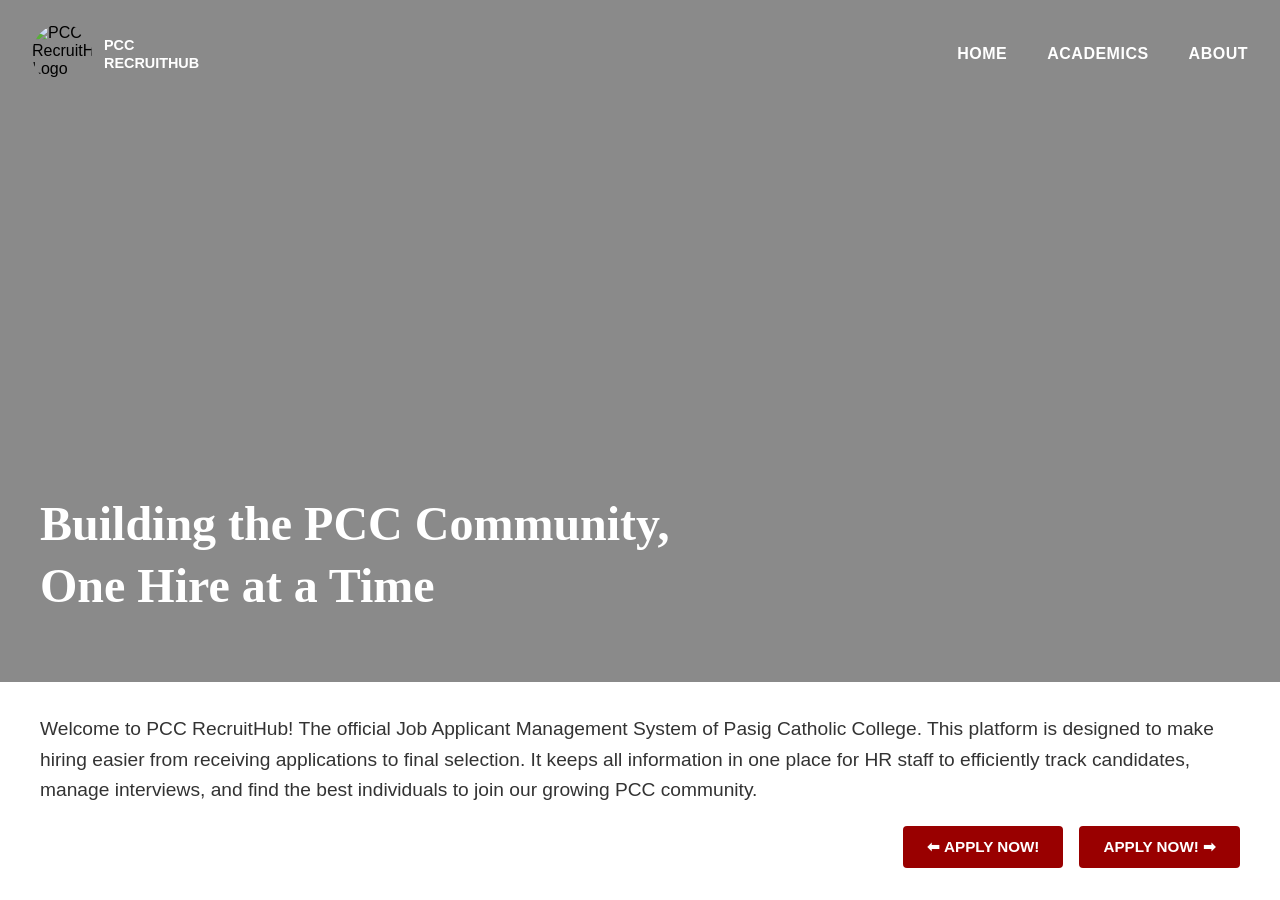
==== index.html @ e89b347a "Rename Job Applicant Management System.html to index.html" ====
<!DOCTYPE html>
<html>
<head>
  <meta charset="UTF-8">
  <meta name="viewport" content="width=device-width, initial-scale=1.0">
  <title>Job Applicant Management System</title>
  <style>
    * {
      margin: 0;
      padding: 0;
      box-sizing: border-box;
    }
    body {
      min-height: 100vh;
      height: auto;
      overflow-y: auto;
      overflow-x: hidden;
    }
    .login-wrapper {
      display: flex;
      min-height: 100vh;
      width: 100%;
    }
    .main-screen {
      font-family: 'Segoe UI', sans-serif;
      min-height: 100vh;
      width: 100%;
      background-image: url('crown_jewel.jpg');
      background-blend-mode: overlay;
      background-color: rgba(23, 23, 23, 0.5);
      background-size: cover;
      background-position: center;
      background-repeat: no-repeat;
      background-attachment: fixed;
      display: flex;
      flex-direction: column;
      justify-content: space-between;
      position: relative;
    }

    /* Top Navigation Bar */
    .home-top-nav {
      display: flex;
      justify-content: space-between;
      align-items: center;
      padding: 1.5rem 2rem;
      position: relative;
      z-index: 2;
    }

    .home-logo-group {
      display: flex;
      align-items: center;
      gap: 0.75rem;
    }

    .home-logo-icon {
      width: 60px;
      height: 60px;
      border-radius: 50%;
      object-fit: cover;
    }

    .home-logo-text {
      color: white;
      font-weight: 700;
      font-size: 0.9rem;
      line-height: 1.1;
    }

    .home-nav-links {
      display: flex;
      gap: 2.5rem;
    }

    .home-nav-link {
      color: white;
      text-decoration: none;
      font-size: 1rem;
      font-weight: 600;
      text-transform: uppercase;
      letter-spacing: 0.5px;
    }

    .home-nav-link:hover {
      text-decoration: underline;
    }
    .home-hero-content {
      position: relative;
      z-index: 2;
      flex: 1; /* takes available space */
      display: flex;
      flex-direction: column;
      justify-content: flex-end; /* aligns content to bottom */
      padding: 2rem 0;
    }

    .home-main-heading {
      font-family: 'Times New Roman', Times, serif;
      padding: 0 2.5rem 2rem; /* bottom padding adds space before white section */
      z-index: 1;
      text-align: left;
      font-size: 3rem;
      font-weight: 800;
      line-height: 1.3;
      color: white;
      /* Remove position: absolute and top: 50% — that's what pushes it to the middle! */
      position: relative;
      margin-top: auto; /* pushes it down just above the white part */
      margin-bottom: 0;
    }
    .home-bottom-section {
      background: white;
      padding: 2rem 2.5rem;
      position: relative;
      z-index: 2;
    }
    .home-description {
      font-size: 1.2rem;
      line-height: 1.6;
      color: #333;
      margin-bottom: 1.25rem;
    }
    .home-buttons-row {
      display: flex;
      gap: 1rem;
      justify-content: flex-end;
    }
    .home-apply-btn {
      background: #900;
      color: white;
      border: none;
      padding: 0.75rem 1.5rem;
      border-radius: 4px;
      font-weight: 700;
      font-size: 0.95rem;
      cursor: pointer;
      transition: background 0.2s;
    }
    .home-apply-btn:hover {
      background: #b00;
    }
    .left-bg {
      display: flex;
      width: 25%;
      background-image: url('entrance_pcc_copy.jpg');
      background-blend-mode: overlay;
      background-color: rgba(23, 23, 23, 0.5);
      background-size: cover;
      background-position: center;
      background-repeat: no-repeat;
      min-height: 100vh;
    }
    .right-overlay {
      display: flex;
      width: 75%;
      background-image: url('background_copy.jpg');
      background-size: cover;
      background-position: center;
      background-repeat: no-repeat;
      flex-direction: column;
      align-items: center;
      justify-content: center;
      padding: 2rem;
      min-height: 100vh;
    }
    .logo-img {
      width: 150px;
      height: 150px;
      border-radius: 50%;
      object-fit: cover;
      margin-bottom: 1rem;
    }
    .system-title {
      font-family: Arial, Helvetica, sans-serif;
      font-size: 1.8rem;
      font-weight: bold;
      margin-bottom: 2rem;
      color: #1a1a1a;
      letter-spacing: 1px;
    }
    .selection-screen {
      display: flex;
      flex-direction: column;
      align-items: center;
      width: 100%;
      animation: fadeIn 0.3s ease;
    }
    .button-box {
      background: #900;
      padding: 2rem;
      border-radius: 12px;
      display: flex;
      flex-direction: column;
      gap: 1.25rem;
      width: 100%;
      max-width: 320px;
    }
    .main-btn {
      padding: 1rem;
      border: none;
      border-radius: 6px;
      background: #e8e8e8;
      font-weight: 600;
      font-size: 1rem;
      cursor: pointer;
      transition: background 0.2s;
    }
    .main-btn:hover {
      background: #fff;
    }
    .admin-form-screen, .applicant-form-screen {
      font-family: Arial, Helvetica, sans-serif;
      display: none;
      flex-direction: column;
      align-items: center;
      width: 100%;
      max-width: 380px;
      animation: fadeIn 0.3s ease;
    }
    @keyframes fadeIn {
      from { opacity: 0; transform: translateY(8px); }
      to { opacity: 1; transform: translateY(0); }
    }
    .form-card {
      background: #922222;
      padding: 1.75rem;
      border-radius: 12px;
      color: white;
      width: 100%;
    }
    .form-title {
      font-family: Arial, Helvetica, sans-serif;
      font-size: 1rem;
      font-weight: normal;
      text-align: center;
      margin-bottom: 1.75rem;
      opacity: 0.9;
    }
    .form-label {
      display: block;
      margin: 1rem 0 0.4rem;
      font-size: 0.9rem;
    }
    .form-input {
      width: 100%;
      padding: 0.65rem 0.85rem;
      border: none;
      border-radius: 4px;
      font-size: 0.95rem;
    }
    .forgot-link {
      margin-top: 0.5rem;
      font-size: 0.8rem;
      text-align: right;
    }
    .forgot-link a {
      color: white;
      text-decoration: underline;
    }
    .button-row {
      display: flex;
      justify-content: flex-end;
      gap: 0.75rem;
      margin-top: 1.25rem;
    }
    .form-btn {
      padding: 0.5rem 1.25rem;
      border: none;
      border-radius: 4px;
      font-weight: 500;
      cursor: pointer;
    }
    .cancel-btn {
      background: #ddd;
      color: #333;
    }
    .login-btn {
      background: #eee;
      color: #111;
    }
    .signup-text {
      margin-top: 1.5rem;
      text-align: center;
      font-size: 0.75rem;
    }
    .signup-text a {
      color: white;
      font-weight: 600;
      text-decoration: underline;
    }
    .forgot-pass-screen {
      display: none;
      flex-direction: column;
      align-items: center;
      width: 100%;
      max-width: 380px;
      animation: fadeIn 0.3s ease;
    }
    .button-row-2 {
      display: flex;
      justify-content: center;
      gap: 1rem;
      margin-top: 1.25rem;
      width: 100%;
    }
    .back-btn {
      padding: 0.6rem 1.5rem;
      border: none;
      border-radius: 4px;
      background: #ddd;
      color: #333;
      font-weight: 500;
      cursor: pointer;
    }
    .reset-btn {
      padding: 0.6rem 1.5rem;
      border: none;
      border-radius: 4px;
      background: #eee;
      color: #111;
      font-weight: 500;
      cursor: pointer;
    }
    .change-pass-screen {
      display: none;
      flex-direction: column;
      align-items: center;
      width: 100%;
      max-width: 380px;
      animation: fadeIn 0.5s ease;
    }
    .applicant-page-container {
      display: none;
      min-height: 100vh;
      width: 100%;
      position: absolute;
      top: 0;
      left: 0;
      z-index: 10;
      overflow-y: auto;
    }
    .admin-page-container {
      display: none;
      min-height: 100vh;
      width: 100%;
      position: absolute;
      top: 0;
      left: 0;
      z-index: 10;
      overflow-y: auto;
    }
    .sidebar {
      width: 260px;
      background:linear-gradient(to bottom, #D13737 2%, #9D0606 98%);
      font-family: Arial, Helvetica, sans-serif;
      color: white;
      display: flex;
      flex-direction: column;
      padding: 1.5rem 0;
      position: fixed;
      left: 0;
      top: 0;
      bottom: 0;
      overflow-y: auto;
    }
    .sidebar-header {
      display: flex;
      align-items: center;
      gap: 0.75rem;
      padding: 0 1rem 2rem;
      background: #D63131;
    }
    .logo-icon {
      width: 80px;
      height: 80px;
      border-radius: 25%;
      flex-shrink: 0;
    }
    .sidebar-header small {
      opacity: 1.0;
      font-size: 0.75rem;
    }
    .sidebar-nav {
      display: flex;
      flex-direction: column;
    }
    .nav-item {
      color: white;
      text-decoration: none;
      padding: 0.85rem 1.5rem;
      font-family: Arial, Helvetica, sans-serif;
      font-size: 0.9rem;
      display: flex;
      align-items: center;
      gap: 0.5rem;
      transition: background 0.2s;
    }
    .nav-item.active {
      background: #700;
    }
    .nav-item:hover {
      background: rgba(255,255,255,0.1);
    }
    .main-area {
      flex: 1;
      display: flex;
      flex-direction: column;
      min-height: 100vh;
      margin-left: 260px;
      height: auto;
      overflow-y: visible;
    }
    .top-bar {
      width: 100%;
      height: 135px;
      background-image: url('crown_jewel_copy.jpg');
      background-size: cover;
      background-position: center;
      background-repeat: no-repeat;
      position: relative;
      display: flex;
      justify-content: space-between;
      align-items: center;
      padding: 0 2rem;
      box-sizing: border-box;
    }
    .top-bar::before {
      content: '';
      position: absolute;
      inset: 0;
      background: rgba(0, 0, 0, 0.5);
      z-index: 1;
    }
    .top-left, .top-right {
      position: relative;
      z-index: 2;
    }
    .top-left a {
      font-family: Arial, Helvetica, sans-serif;
      color: white;
      text-decoration: none;
    }
    .top-left-icon {
        width: 25px;
        height: 25px;
        object-fit: contain;
        flex-shrink: 0;
    }
    .top-right {
      display: flex;
      align-items: center;
      gap: 1rem;
      flex-wrap: nowrap;
      margin-left: 1rem;
    }
    .profile-pic {
      width: 100px;
      height: 100px;
      border-radius: 50%;
      object-fit: cover;
    }
    .top-right h1 {
      font-family: Arial, Helvetica, sans-serif;
      margin: 0;
      white-space: nowrap;
      color: white;
    }
    .logout-btn {
      background: transparent;
      color: white;
      border: none;
      padding: 0.5rem 1rem;
      cursor: pointer;
      border-radius: 4px;
      display: flex;
      align-items: center;
      gap: 0.3rem;
      flex-shrink: 0;
    }
    .logout-btn:hover {
      background: rgba(255, 255, 255, 0.15);
    }
    .content-gradient {
      flex: 1;
      background-image: url('background_copy.jpg');
      background-size: cover;
      background-position: center;
      background-repeat: no-repeat;
      display: flex;
      min-height: calc(100vh - 135px);
    }
    .tab-content {
      font-family: Arial, Helvetica, sans-serif;
      padding: 2rem;
      color: #333;
      animation: fadeIn 0.3s ease;
    }
    .tab-content h2 {
      font-family: Arial, Helvetica, sans-serif;
      font-size: 32px;
      margin-bottom: 1.5rem;
      color: white;
    }
    .nav-icon {
        width: 25px;
        height: 25px;
        object-fit: contain;
        flex-shrink: 0;
    }
    .content-grid {
      display: flex;
      gap: 2rem;
      margin-bottom: 2rem;
      flex-wrap: wrap;
    }
    .stats-row {
      display: flex;
      gap: 2rem;
      margin-bottom: 2rem;
      flex-wrap: wrap;
      padding-bottom: 10px;
    }

    .stat-card {
      background: linear-gradient(135deg, #b81e32 0%, #900 100%);
      padding: 1.75rem 1.5rem;
      border-radius: 12px;
      min-width: 370px;
      flex: 1;
      position: relative;
      margin-bottom: 15px;
      color: white;
    }

    .stat-card::before {
      content: '';
      position: absolute;
      bottom: -15px;
      left: 15px;
      right: 15px;
      height: 50px;
      background: #ffffff;
      border-radius: 0 0 12px 12px;
      z-index: -1;
      box-shadow: 0 4px 8px rgba(0, 0, 0, 0.08);
    }

    .stat-card h3, .big-number, .card-footer {
      position: relative;
      z-index: 2;
    }

    .stat-card h3 {
      text-align: center;
    }

    .big-number {
      font-size: 5rem;
      font-weight: bold;
      color: #ffffff;
      margin: 0.5rem 0 1rem;
      line-height: 1;
    }

    .card-footer {
      display: flex;
      justify-content: space-between;
      align-items: center;
    }

    .trend {
      font-size: 0.85rem;
      opacity: 0.85;
      color: #ffffff;
    }

    .dashboard-content-wrapper {
      display: grid;
      grid-template-columns: 2fr 1fr;
      gap: 1rem;
      align-items: start;
      margin-top: 1.5rem;
    }
    .left-tables-column {
      display: flex;
      flex-direction: column;
      gap: 1.5rem;
    }
    .right-sidebar-column {
      display: flex;
      flex-direction: column;
      gap: 1rem 0.5rem;
      color: white;
      font-size: 1.3rem;
    }
    .table-wrapper {
      background: white;
      border-radius: 8px;
      overflow: hidden;
    }

    .table-top-header {
      background: #D5D3D3;
      padding: 0.85rem;
      font-size: 1rem;
      text-align: center;
    }

    .data-table {
      width: 100%;
      border-collapse: collapse;
    }

    .data-table th,
    .data-table td {
      padding: 0.9rem 1rem;
      text-align: left;
      border-bottom: 1px solid #eee;
    }

    .data-table th {
      text-transform: uppercase;
      font-size: 0.85rem;
      font-weight: 700;
    }

    .data-table tfoot td {
      border-bottom: none;
      padding: 0.75rem 1rem;
    }

    .btn-view-more {
      background: #e9ecef;
      border: none;
      padding: 0.5rem 1rem;
      border-radius: 4px;
      font-weight: 600;
      cursor: pointer;
    }
    .filter-bar {
      background: #f5f5f5;
      padding: 1rem;
      display: flex;
      gap: 2rem;
      align-items: flex-end;
      flex-wrap: wrap;
    }

    .filter-group {
      display: flex;
      flex-direction: column;
      gap: 0.5rem;
    }

    .filter-group label {
      font-size: 0.85rem;
      font-weight: 700;
      color: #333;
      text-transform: uppercase;
      min-width: 80px;
    }

    .search-input {
      padding: 0.5rem 0.75rem;
      border: 1px solid #ccc;
      border-radius: 4px;
      width: 220px;
    }

    .status-select {
      padding: 0.5rem 0.75rem;
      border: 1px solid #ccc;
      border-radius: 4px;
      min-width: 140px;
      flex-direction: row;
    }
    .status-badge {
      display: inline-block;
      padding: 0.4rem 0.9rem;
      background: #ffd900;
      color: #000;
      border-radius: 5px;
      font-size: 0.8rem;
      font-weight: 500;
    }
    .btn-edit {
      background: #F4DB21;
      border: none;
      padding: 0.4rem 0.8rem;
      border-radius: 5px;
      font-weight: 700;
      cursor: pointer;
      margin-right: 0.4rem;
    }

    .btn-archive {
      background: #63CE76;
      color: black;
      border: none;
      padding: 0.4rem 0.8rem;
      border-radius: 4px;
      font-weight: 700;
      cursor: pointer;
    }

    .btn-details {
      background: #63CE76;
      color: black;
      border: none;
      padding: 0.4rem 0.8rem;
      border-radius: 6px;
      cursor: pointer;
      font-weight: 500;
    }
    .calendar-section {
      background: #AE2727;
      border-radius: 8px;
      padding: 1rem;
    }
    .calendar-header {
      color: white;
      text-align: center;
      padding-bottom: 0.5rem;
      font-weight: 600;
    }
    .calendar-days-header {
      display: grid;
      grid-template-columns: repeat(7, 1fr);
      gap: 6px;
    }
    .calendar-days-header span {
      font-size: 0.6rem;
      color: white;
      padding: 0.3rem;
      text-align: center;
      opacity: 0.85;
    }
    .calendar-dates {
      display: grid;
      grid-template-columns: repeat(7, 1fr);
      gap: 6px;
    }
    .calendar-date, .calendar-dates span {
      background: white;
      color: black;
      border-radius: 5px;
      text-align: center;
      padding: 0.75rem 0.25rem;
      font-size: 0.9rem;
      cursor: pointer;
    }
    .interviews {
      background: white;
      border-radius: 10px;
      color: black;
    }
    .interview-item {
      display: flex;
      align-items: center;
      gap: 0.5rem;
    }
    .interview-date {
      background: #AE2727;
      color: white;
      width: 70px;
      text-align: center;
      border-radius: 10px;
      padding: 0.5rem;
      font-weight: 700;
      flex-shrink: 0;
    }
    .interview-text h4 {
      margin: 0 0 0.25rem 0;
      font-size: 0.9rem;
      font-weight: 700;
      color: black;
    }

    .interview-text p {
      margin: 0;
      font-size: 0.95rem;
      color: #333;
    }
    .pos-grid-layout {
      display: grid;
      grid-template-columns: 2fr 1fr;
      gap: 1.5rem;
      align-items: start;
    }

    .pos-left-col {
      display: flex;
      flex-direction: column;
      gap: 1.5rem;
    }

    .pos-right-col {
      position: sticky;
      top: 1rem;
    }
    .table-wrapper {
      background: #fff;
      border-radius: 6px;
      overflow: hidden;
      box-shadow: 0 1px 4px rgba(0,0,0,0.1);
    }

    .table-top-header {
      background: #D5D3D3;
      padding: 0.8rem 1rem;
      font-weight: 700;
      text-transform: uppercase;
      text-align: center;
    }

    .pos-table {
      width: 100%;
      border-collapse: collapse;
    }

    .pos-table th,
    .pos-table td {
      padding: 0.8rem 1rem;
      text-align: left;
      border-bottom: 1px solid #eee;
      font-size: 0.9rem;
    }

    .pos-table th {
      text-transform: uppercase;
      font-size: 0.8rem;
      font-weight: 700;
    }

    .btn-add-pos {
      background: #e9ecef;
      border: none;
      padding: 0.6rem 1rem;
      margin: 0.8rem 1rem;
      border-radius: 4px;
      cursor: pointer;
      font-weight: 600;
    }
    .btn-status-active {
      background: #28c746;
      color: white;
      border: none;
      padding: 0.35rem 0.8rem;
      border-radius: 4px;
      font-weight: 700;
    }

    .btn-edit {
      background: #ffd900;
      color: #000;
      border: none;
      padding: 0.35rem 0.8rem;
      border-radius: 4px;
      font-weight: 700;
      cursor: pointer;
      margin-right: 0.3rem;
    }

    .btn-delete {
      background: #f44336;
      color: white;
      border: none;
      padding: 0.35rem 0.8rem;
      border-radius: 4px;
      font-weight: 700;
      cursor: pointer;
      margin-right: 0.3rem;
    }

    .btn-archive {
      background: #64b5f6;
      color: #000;
      border: none;
      padding: 0.35rem 0.8rem;
      border-radius: 4px;
      font-weight: 700;
      cursor: pointer;
    }
    .history-search-bar {
      padding: 1rem;
      background: #f8f8f8;
    }

    .history-search-input {
      width: 100%;
      padding: 0.6rem;
      border: 1px solid #ddd;
      border-radius: 4px;
    }

    .history-tabs {
      display: flex;
      border-bottom: 1px solid #ddd;
    }

    .hist-tab {
      padding: 0.7rem 1.2rem;
      background: transparent;
      border: none;
      cursor: pointer;
      font-weight: 600;
    }

    .hist-tab.active {
      border-bottom: 2px solid #b81e32;
      color: #b81e32;
    }

    .history-content {
      padding: 1rem;
    }

    .history-table td {
      padding: 0.6rem 0;
      border-bottom: 1px solid #eee;
    }

    .btn-unarchive {
      background: #ff9800;
      color: white;
      border: none;
      padding: 0.4rem 0.8rem;
      border-radius: 4px;
      margin-left: 0.5rem;
      cursor: pointer;
    }

    .btn-restore {
      background: #4caf50;
      color: white;
      border: none;
      padding: 0.4rem 0.8rem;
      border-radius: 4px;
      cursor: pointer;
    }

    .history-log-title {
      margin: 1.5rem 0 0.5rem;
      font-size: 0.9rem;
      text-transform: uppercase;
      color: #555;
    }

    .log-table {
      width: 100%;
      border-collapse: collapse;
      margin-top: 0.5rem;
    }

    .log-table th,
    .log-table td {
      padding: 0.6rem;
      border-bottom: 1px solid #eee;
      font-size: 0.85rem;
    }
    .form-card {
      background: #AE2727;
      border-radius: 8px;
      padding: 1.5rem;
    }

    .form-card-title {
      color: white;
      margin-top: 0;
      font-size: 1.1rem;
      text-transform: uppercase;
    }

    .form-card label {
      display: block;
      margin: 1rem 0 0.3rem;
      font-weight: 600;
      font-size: 0.9rem;
    }

    .form-card input,
    .form-card textarea {
      width: 100%;
      padding: 0.7rem;
      border: none;
      border-radius: 4px;
      background: white;
      box-sizing: border-box;
    }

    .sub-heading {
      margin: 0.5rem;
      font-size: 0.9rem;
      color: white;
    }
    .form-buttons {
      display: flex;
      gap: 0.75rem;
      margin-top: 1.5rem;
    }

    .btn-save-changes {
      background: white;
      color: black;
      border: none;
      padding: 0.8rem 1.2rem;
      border-radius: 4px;
      cursor: pointer;
      font-weight: 600;
      flex: 1;
    }

    .btn-clear-form {
      background: white;
      color: black;
      border: none;
      padding: 0.8rem 1.2rem;
      border-radius: 4px;
      cursor: pointer;
      font-weight: 600;
      flex: 1;
    }
    .modal-overlay {
      display: none;
      position: fixed;
      top: 0;
      left: 0;
      width: 100%;
      height: 100%;
      background: rgba(0,0,0,0.5);
      justify-content: center;
      align-items: center;
      z-index: 1000;
    }

    .modal-box {
      background: white;
      padding: 2rem;
      border-radius: 12px;
      width: 90%;
      max-width: 450px;
    }

    .modal-box h3 {
      margin-top: 0;
      color: #b81e32;
      text-align: center;
    }

    .modal-box input,
    .modal-box textarea {
      width: 100%;
      padding: 0.7rem;
      margin: 0.4rem 0 1rem;
      border: 1px solid #ddd;
      border-radius: 6px;
      box-sizing: border-box;
    }

    .modal-buttons {
      display: flex;
      gap: 0.75rem;
      justify-content: flex-end;
    }

    .btn-cancel {
      background: #e9ecef;
      padding: 0.7rem 1.5rem;
      border: none;
      border-radius: 6px;
      cursor: pointer;
      font-weight: 600;
    }

    .btn-save {
      background: #b81e32;
      color: white;
      padding: 0.7rem 1.5rem;
      border: none;
      border-radius: 6px;
      cursor: pointer;
      font-weight: 600;
    }
    .applicant-grid-layout {
      display: grid;
      grid-template-columns: 2fr 1fr;
      gap: 1.5rem;
      align-items: start;
    }
    .applicant-table-wrapper {
      background: #fff;
      border-radius: 6px;
      overflow: hidden;
      box-shadow: 0 1px 4px rgba(0,0,0,0.1);
    }
    .applicant-search-bar {
      padding: 1rem;
      background: #f8f8f8;
    }
    .applicant-search-input {
      width: 100%;
      padding: 0.6rem;
      border: 1px solid #ddd;
      border-radius: 4px;
    }
    .applicant-table {
      width: 100%;
      border-collapse: collapse;
    }
    .applicant-table th,
    .applicant-table td {
      padding: 0.7rem 0.9rem;
      text-align: left;
      border-bottom: 1px solid #eee;
      font-size: 0.85rem;
    }
    .applicant-table th {
      background: #f0f0f0;
      font-weight: 700;
      text-transform: uppercase;
      font-size: 0.8rem;
    }
    .btn-edit-yellow {
      background: #ffd900;
      border: none;
      padding: 0.4rem 0.8rem;
      border-radius: 4px;
      cursor: pointer;
      font-weight: 600;
    }
    .btn-details-green {
      background: #4caf50;
      color: white;
      border: none;
      padding: 0.4rem 0.8rem;
      border-radius: 4px;
      cursor: pointer;
      font-weight: 600;
    }
    /* ===== RIGHT PROFILE CARD ===== */
    .applicant-profile-card {
      background: #fff;
      border-radius: 8px;
      padding: 1.5rem;
      box-shadow: 0 2px 8px rgba(0,0,0,0.1);
    }
    .profile-avatar {
      width: 80px;
      height: 80px;
      border-radius: 50%;
      background: #ddd;
      margin-bottom: 1rem;
    }
    .profile-name {
      font-size: 1.1rem;
      font-weight: 700;
      margin: 0;
    }
    .profile-id {
      color: #666;
      font-size: 0.9rem;
      margin: 0.3rem 0 1.5rem;
    }
    .status-section h4 {
      margin: 1rem 0 0.5rem;
      font-size: 0.9rem;
      text-transform: uppercase;
      color: #555;
    }
    .status-bar-pending {
      background: #ccc;
      padding: 0.6rem;
      border-radius: 4px;
      text-align: center;
      font-weight: 600;
      margin-bottom: 0.5rem;
    }
    .applicant-home-grid {
      display: grid;
      grid-template-columns: repeat(2, 1fr);
      gap: 1.5rem;
      width: 100%;
      min-height: calc(100vh - 4rem);
      padding: 1rem;
      box-sizing: border-box;
    }

    .app-stat-card {
      display: flex;
      align-items: stretch;
      border-radius: 10px;
      overflow: hidden;
      box-shadow: 0 3px 8px rgba(0,0,0,0.15);
      min-height: 250px;
      width: 100%;
    }
    .app-stat-icon {
      width: 180px;
      background: #b81e32;
      display: flex;
      align-items: center;
      justify-content: center;
      padding: 1rem;
      flex-shrink: 0;
    }

    .app-stat-icon img {
      width: 140px;
      height: 160px;
      object-fit: contain;
      display: block;
    }
    .app-stat-content {
      flex: 1;
      padding: 2rem;
      display: flex;
      flex-direction: column;
      justify-content: center;
      background: #ffffff;
      color: #b81e32;
      border-left: 2px solid #eee; /* Separator line */
    }

    .app-stat-number {
      font-size: 8rem;
      font-weight: 700;
      line-height: 1;
    }

    .app-stat-label {
      font-size: 2rem;
      font-weight: 700;
      margin-top: 5rem;
      line-height: 1.4;
    }

    .welcome-heading {
      font-size: 1.8rem;
      font-weight: 700;
      color: white;
      margin: 1rem 0 0 1rem;
    }

    #applicant-tab-home {
      width: 100%;
      min-height: 100%;
      box-sizing: border-box;
    }
        /* ===== IMPROVED LAYOUT — ADD THIS AT THE END ===== */
    .pos-grid-layout {
      display: grid;
      grid-template-columns: 1.2fr 0.8fr;
      gap: 1.5rem;
      align-items: start;
      width: 100%;
    }
    .pos-left-col {
      display: flex;
      flex-direction: column;
      gap: 1.5rem;
      width: 100%;
    }
    .pos-right-col {
      position: sticky;
      top: 1rem;
      width: 100%;
    }
    .form-card {
      background: #AE2727;
      border-radius: 8px;
      padding: 1.5rem;
      width: 100%;
      box-sizing: border-box;
    }
    .tab-content {
      width: 100%;
      box-sizing: border-box;
      padding: 2rem;
    }
    .pos-table {
      width: 100%;
      border-collapse: collapse;
    }
    .table-wrapper {
      width: 100%;
      box-sizing: border-box;
    }
        /* ===== APPLICANTS TAB — EXACT DESIGN ===== */
    #admin-tab-applicants {
      color: white;
    }
    #admin-tab-applicants h2 {
      display: none; /* Hide default heading — design has top bar instead */
    }
    .applicant-page-header {
      display: flex;
      justify-content: space-between;
      align-items: center;
      margin-bottom: 1rem;
    }
    .applicant-page-title {
      font-size: 1.5rem;
      font-weight: 700;
      color: white;
    }
    .applicant-search-box {
      width: 100%;
      padding: 0.75rem 1rem;
      border: none;
      border-radius: 6px;
      background: #f0f0f0;
      font-size: 1rem;
      margin-bottom: 1rem;
    }
    .applicant-full-table-wrapper {
      background: #fff;
      border-radius: 8px;
      overflow: hidden;
      margin-bottom: 1rem;
    }
    .applicant-full-table {
      width: 100%;
      border-collapse: collapse;
    }
    .applicant-full-table th {
      background: #f0f0f0;
      padding: 0.9rem 1rem;
      text-align: left;
      font-weight: 700;
      text-transform: uppercase;
      font-size: 0.85rem;
      color: #333;
      border-bottom: 2px solid #ddd;
    }
    .applicant-full-table td {
      padding: 0.8rem 1rem;
      border-bottom: 1px solid #eee;
      font-size: 0.9rem;
      color: #333;
    }
    .applicant-full-table tr:hover {
      background: #f9f9f9;
    }
    .btn-edit-yellow {
      background: #ffd900;
      border: none;
      padding: 0.5rem 1rem;
      border-radius: 4px;
      font-weight: 700;
      cursor: pointer;
      margin-right: 0.5rem;
    }
    .btn-details-green {
      background: #4caf50;
      color: white;
      border: none;
      padding: 0.5rem 1rem;
      border-radius: 4px;
      font-weight: 700;
      cursor: pointer;
    }
    .applicant-profile-card {
      background: #b81e32;
      border-radius: 8px;
      padding: 1.5rem;
      color: white;
    }
    .profile-top-row {
      display: flex;
      align-items: center;
      gap: 1rem;
      margin-bottom: 1rem;
    }
    .profile-avatar {
      width: 80px;
      height: 80px;
      border-radius: 50%;
      object-fit: cover;
      background: #ddd;
    }
    .profile-info h3 {
      font-size: 1.2rem;
      font-weight: 700;
      margin: 0;
    }
    .profile-id {
      font-size: 0.9rem;
      opacity: 0.9;
      margin: 0.25rem 0 0 0;
    }
    .status-section h4 {
      font-size: 0.85rem;
      text-transform: uppercase;
      margin: 1.2rem 0 0.5rem;
      opacity: 0.85;
    }
    .status-bar-pending {
      background: #ccc;
      padding: 0.7rem;
      border-radius: 4px;
      text-align: center;
      font-weight: 600;
      color: #333;
      margin-bottom: 0.5rem;
    }
    /* Apply Date stretches to fill space */
    .date-col {
      width: 22%;
    }
    /* CURRENT STATUS column — header centered, buttons align under it */
    .status-header {
      text-align: center;
    }
    .status-buttons-col {
      text-align: center;
      white-space: nowrap;
    }
    /* Buttons styling */
    .btn-edit-yellow,
    .btn-details-green {
      display: inline-block;
      vertical-align: middle;
      border: none;
      border-radius: 4px;
      font-weight: 700;
      cursor: pointer;
      padding: 0.5rem 1rem;
    }
    .btn-edit-yellow {
      background: #ffd900;
      color: #000;
      margin-right: 0.5rem;
    }
    .btn-details-green {
      background: #4caf50;
      color: #fff;
    }
    /* ===== JOB VACANCIES — EXACT DESIGN ===== */
    #applicant-tab-vacancies {
      padding: 2rem;
      color: #333;
    }
    #applicant-tab-vacancies h2 {
      display: none;
    }
    .vacancies-page-title {
      font-size: 1.8rem;
      font-weight: 700;
      color: white;
      margin-bottom: 1.5rem;
    }
    .vacancies-grid {
      display: grid;
      grid-template-columns: repeat(3, 1fr);
      gap: 1rem;
    }
    .job-card {
      background: white;
      border-radius: 8px;
      padding: 1.25rem;
      box-shadow: 0 2px 4px rgba(0,0,0,0.08);
    }
    .job-title {
      font-size: 1.1rem;
      font-weight: 700;
      margin: 0 0 0.3rem 0;
      color: #1a1a1a;
    }
    .job-dept {
      font-size: 0.9rem;
      color: #666;
      margin-bottom: 0.8rem;
    }
    .job-status-row {
      display: flex;
      align-items: center;
      gap: 0.5rem;
      margin-bottom: 1rem;
    }
    .status-label {
      font-size: 0.85rem;
      color: #555;
    }
    .status-badge-active {
      background: #4caf50;
      color: white;
      font-size: 0.75rem;
      font-weight: 700;
      padding: 0.2rem 0.6rem;
      border-radius: 12px;
    }
    .status-badge-closed {
      background: #f44336;
      color: white;
      font-size: 0.75rem;
      font-weight: 700;
      padding: 0.2rem 0.6rem;
      border-radius: 12px;
    }
    .job-buttons {
      display: flex;
      gap: 0.5rem;
    }
    .btn-apply {
      background: #900;
      color: white;
      border: none;
      padding: 0.5rem 1rem;
      border-radius: 4px;
      font-weight: 600;
      cursor: pointer;
      flex: 1;
    }
    .btn-save {
      background: #e0e0e0;
      color: #333;
      border: none;
      padding: 0.5rem 1rem;
      border-radius: 4px;
      font-weight: 600;
      cursor: pointer;
      flex: 1;
    }
    .btn-apply.applied {
      background: #ccc;
      cursor: not-allowed;
    }
  </style>
</head>
<body>
  <div class="main-screen" id="homePage">
    <nav class="home-top-nav">
      <div class="home-logo-group">
        <img src="logo.jpg" alt="PCC RecruitHub Logo" class="home-logo-icon">
        <div>
          <span class="home-logo-text">PCC<br>RECRUITHUB</span>
        </div>
      </div>
      <div class="home-nav-links">
        <a href="#" class="home-nav-link active"><b>HOME</b></a>
        <a href="#" class="home-nav-link"><b>ACADEMICS</b></a>
        <a href="#" class="home-nav-link"><b>ABOUT</b></a>
      </div>
    </nav>

    <!-- Background Image & Heading -->
    <div class="home-hero-content">
      <h1 class="home-main-heading">Building the PCC Community,<br>One Hire at a Time</h1>
    </div>

    <!-- White Bottom Section -->
    <div class="home-bottom-section">
      <p class="home-description">
        Welcome to PCC RecruitHub! The official Job Applicant Management System of Pasig Catholic College. 
        This platform is designed to make hiring easier from receiving applications to final selection. 
        It keeps all information in one place for HR staff to efficiently track candidates, manage interviews, 
        and find the best individuals to join our growing PCC community.
      </p>
      <div class="home-buttons-row">
        <button class="home-apply-btn" onclick="goToLogin()">⬅ APPLY NOW!</button>
        <button class="home-apply-btn" onclick="goToLogin()">APPLY NOW! ➡</button>
      </div>
    </div>
  </div>
  <div class="login-wrapper" id="loginWrapper" style="display: none;">
    <div class="left-bg"></div>
    <div class="right-overlay">
 
      <div class="selection-screen" id="selectionScreen">
        <img src="logo.jpg" alt="PCC RecruitHub Logo" class="logo-img">
        <h1 class="system-title">PCC RecruitHub</h1>
        <div class="button-box">
          <button class="main-btn" onclick="showApplicantForm()">LOG-IN AS APPLICANT</button>
          <button class="main-btn" onclick="showAdminForm()">LOG-IN AS ADMIN</button>
        </div>
      </div>
      <div class="admin-form-screen" id="adminFormScreen">
        <img src="logo.jpg" alt="PCC RecruitHub Logo" class="logo-img">
        <h1 class="system-title">PCC RecruitHub</h1>
        <div class="form-card">
          <h3 class="form-title">Admin</h3>
          <label class="form-label">Full Name</label>
          <input type="text" id="admin-fullname" class="form-input">
          <label class="form-label">Email</label>
          <input type="email" id="admin-email" class="form-input">
          <label class="form-label">Password</label>
          <input type="password" id="admin-password" class="form-input">
          <div class="forgot-link" onclick="ForgotPassword()">
            <a href="#">Forgot Password</a>
          </div>
          <div class="button-row">
            <button class="form-btn cancel-btn" onclick="goBack()">Cancel</button>
            <button class="form-btn login-btn" onclick="LoginAdmin()">Log-In</button>
          </div>
          <div class="signup-text">
            <p>Don't have an account? <a href="#">Sign-Up</a></p>
          </div>
        </div>
      </div>
      <div class="applicant-form-screen" id="applicantFormScreen">
        <img src="logo.jpg" alt="PCC RecruitHub Logo" class="logo-img">
        <h1 class="system-title">PCC RecruitHub</h1>
        <div class="form-card">
          <h3 class="form-title">Applicant</h3>
          <label class="form-label">Full Name</label>
          <input type="text" id="applicant-fullname" class="form-input">
          <label class="form-label">Email</label>
          <input type="email" id="applicant-email" class="form-input">
          <label class="form-label">Password</label>
          <input type="password" id="applicant-password" class="form-input">
          <div class="forgot-link" onclick="ForgotPassword()">
            <a href="#">Forgot Password</a>
          </div>
          <div class="button-row">
            <button class="form-btn cancel-btn" onclick="goBack()">Cancel</button>
            <button class="form-btn login-btn" onclick="LoginApplicant()">Log-In</button>
          </div>
          <div class="signup-text">
            <p>Don't have an account? <a href="#">Sign-Up</a></p>
          </div>
        </div>
      </div>
      <div class="forgot-pass-screen" id="forgotPasswordScreen">
        <img src="logo.jpg" alt="PCC RecruitHub Logo" class="logo-img">
        <h1 class="system-title">PCC RecruitHub</h1>
        <div class="form-card">
          <label class="form-label">Email</label>
          <input type="email" id="forgot-email" class="form-input">
          <div class="button-row-2">
            <button class="form-btn back-btn" onclick="goBack()">Back</button>
            <button class="form-btn reset-btn" onclick="SendResetLink()">Send Reset Link</button>
          </div>
        </div>
      </div>
      <div class="change-pass-screen" id="changePasswordScreen">
        <img src="logo.jpg" alt="PCC RecruitHub Logo" class="logo-img">
        <h1 class="system-title">PCC RecruitHub</h1>
        <div class="form-card">
          <label class="form-label">New Password</label>
          <input type="password" id="new-password" class="form-input">
          <label class="form-label">Confirm Password</label>
          <input type="password" id="confirm-password" class="form-input">
          <div class="button-row-2">
            <button class="form-btn back-btn" onclick="goBack()">Cancel</button>
            <button class="form-btn reset-btn" onclick="ChangePassword()">Save</button>
          </div>
        </div>
      </div>
    </div>
  </div>
  <div class="applicant-page-container" id="applicantDashboard">
    <aside class="sidebar">
      <div class="sidebar-header">
        <img src="logo_again.png" alt="Logo" class="logo-icon">
        <div>
          <span><b>PCC RecruitHub</b></span>
          <small>APPLICANT</small>
        </div>
      </div>
      <nav class="sidebar-nav">
        <a href="#" class="nav-item active" id="applicant-nav-home" onclick="showApplicantTab('home'); return false;">
          <img src="icon-home.png" alt="" class="nav-icon">HOME</a>
        <a href="#" class="nav-item" id="applicant-nav-vacancies" onclick="showApplicantTab('vacancies'); return false;">
          <img src="icon-job.png" alt="" class="nav-icon">JOB VACANCIES</a>
        <a href="#" class="nav-item" id="applicant-nav-applications" onclick="showApplicantTab('applications'); return false;">
          <img src="icon-application.png" alt="" class="nav-icon">MY APPLICATIONS</a>
        <a href="#" class="nav-item" id="applicant-nav-documents" onclick="showApplicantTab('documents'); return false;">
          <img src="icon-documents.png" alt="" class="nav-icon">DOCUMENTS</a>
        <a href="#" class="nav-item" id="applicant-nav-notifications" onclick="showApplicantTab('notifications'); return false;">
          <img src="icon-notification.png" alt="" class="nav-icon">NOTIFICATIONS</a>
        <a href="#" class="nav-item" id="applicant-nav-profile" onclick="showApplicantTab('profile'); return false;">
          <img src="icon-profile.png" alt="" class="nav-icon">PROFILE</a>
      </nav>
    </aside>
    <main class="main-area">
      <header class="top-bar">
        <div class="top-right">
          <img src="pfp.png" alt="Profile" class="profile-pic">
          <h1>Hello, ANGELICA!</h1>
        </div>
        <div class="top-right">
          <button class="logout-btn" onclick="applicantLogout()">
            <img src="icon-logout.png" alt="" class="top-left-icon">LOG OUT</button>
        </div>
      </header>
      <div class="content-gradient">
        <div class="tab-content" id="applicant-tab-home">
          <div class="applicant-home-grid">

            <div class="app-stat-card">
              <div class="app-stat-icon">
                <img src="home-job-openings.png" alt="Job Openings">
              </div>
              <div class="app-stat-content">
                <div class="app-stat-number">15</div>
                <div class="app-stat-label">15 Job Openings</div>
              </div>
            </div>

            <div class="app-stat-card">
              <div class="app-stat-icon">
                <img src="home-positions.png" alt="Positions Applied">
              </div>
              <div class="app-stat-content">
                <div class="app-stat-number">6</div>
                <div class="app-stat-label">6 Positions Applied</div>
              </div>
            </div>

            <div class="app-stat-card">
              <div class="app-stat-icon">
                <img src="home-applicants.png" alt="Total Applicants">
              </div>
              <div class="app-stat-content">
                <div class="app-stat-number">230+</div>
                <div class="app-stat-label">Total Applicants<br>this Month</div>
              </div>
            </div>

            <div class="app-stat-card">
              <div class="app-stat-icon">
                <img src="home-status.png" alt="Application Status">
              </div>
              <div class="app-stat-content">
                <div class="app-stat-number">15</div>
                <div class="app-stat-label">Application Status<br>Update</div>
              </div>
            </div>
          </div>
        </div>
        
        <div class="tab-content" id="applicant-tab-vacancies" style="display: none;">
          <h2 class="vacancies-page-title">Job Openings</h2>
          
          <div class="vacancies-grid">
            <div class="job-card">
              <h3 class="job-title">School Nurse</h3>
              <p class="job-dept">Clinic Dept.</p>
              <div class="job-status-row">
                <span class="status-label">Status:</span>
                <span class="status-badge-active">Active</span>
              </div>
              <div class="job-buttons">
                <button class="btn-apply">Apply Now</button>
                <button class="btn-save">Save</button>
              </div>
            </div>
            
            <div class="job-card">
              <h3 class="job-title">Security Guard</h3>
              <p class="job-dept">Security Dept.</p>
              <div class="job-status-row">
                <span class="status-label">Status:</span>
                <span class="status-badge-active">Active</span>
              </div>
              <div class="job-buttons">
                <button class="btn-apply">Apply Now</button>
                <button class="btn-save">Save</button>
              </div>
            </div>
            
            <div class="job-card">
              <h3 class="job-title">Sports Coach</h3>
              <p class="job-dept">Athletics Dept.</p>
              <div class="job-status-row">
                <span class="status-label">Status:</span>
                <span class="status-badge-active">Active</span>
              </div>
              <div class="job-buttons">
                <button class="btn-apply">Apply Now</button>
                <button class="btn-save">Save</button>
              </div>
            </div>
          
            <div class="job-card">
              <h3 class="job-title">Registrar Staff</h3>
              <p class="job-dept">Admin Dept.</p>
              <div class="job-status-row">
                <span class="status-label">Status:</span>
                <span class="status-badge-active">Active</span>
              </div>
              <div class="job-buttons">
                <button class="btn-apply">Apply Now</button>
                <button class="btn-save">Save</button>
              </div>
            </div>
            
            <div class="job-card">
              <h3 class="job-title">JHS Math Teacher</h3>
              <p class="job-dept">JHS Dept.</p>
              <div class="job-status-row">
                <span class="status-label">Status:</span>
                <span class="status-badge-active">Active</span>
              </div>
              <div class="job-buttons">
                <button class="btn-apply">Apply Now</button>
                <button class="btn-save">Save</button>
              </div>
            </div>
            
            <div class="job-card">
              <h3 class="job-title">Accounting Staff</h3>
              <p class="job-dept">Finance Dept.</p>
              <div class="job-status-row">
                <span class="status-label">Status:</span>
                <span class="status-badge-closed">Closed</span>
              </div>
              <div class="job-buttons">
                <button class="btn-apply applied" disabled>Apply Now</button>
                <button class="btn-save">Save</button>
              </div>
            </div>
            
            <div class="job-card">
              <h3 class="job-title">Utility Staff</h3>
              <p class="job-dept">Facilities Dept.</p>
              <div class="job-status-row">
                <span class="status-label">Status:</span>
                <span class="status-badge-active">Active</span>
              </div>
              <div class="job-buttons">
                <button class="btn-apply">Apply Now</button>
                <button class="btn-save">Save</button>
              </div>
            </div>
            
            <div class="job-card">
              <h3 class="job-title">SHS STEM Teacher</h3>
              <p class="job-dept">SHS Dept.</p>
              <div class="job-status-row">
                <span class="status-label">Status:</span>
                <span class="status-badge-closed">Closed</span>
              </div>
              <div class="job-buttons">
                <button class="btn-apply applied" disabled>Apply Now</button>
                <button class="btn-save">Save</button>
              </div>
            </div>
            
            <div class="job-card">
              <h3 class="job-title">Maintenance Worker</h3>
              <p class="job-dept">Facilities Dept.</p>
              <div class="job-status-row">
                <span class="status-label">Status:</span>
                <span class="status-badge-closed">Closed</span>
              </div>
              <div class="job-buttons">
                <button class="btn-apply applied" disabled>Apply Now</button>
                <button class="btn-save">Save</button>
              </div>
            </div>
            
            <div class="job-card">
              <h3 class="job-title">College IT Instructor</h3>
              <p class="job-dept">College Dept.</p>
              <div class="job-status-row">
                <span class="status-label">Status:</span>
                <span class="status-badge-active">Active</span>
              </div>
              <div class="job-buttons">
                <button class="btn-apply">Apply Now</button>
                <button class="btn-save">Save</button>
              </div>
            </div>
            
            <div class="job-card">
              <h3 class="job-title">College Education Instructor</h3>
              <p class="job-dept">College Dept.</p>
              <div class="job-status-row">
                <span class="status-label">Status:</span>
                <span class="status-badge-active">Active</span>
              </div>
              <div class="job-buttons">
                <button class="btn-apply">Apply Now</button>
                <button class="btn-save">Save</button>
              </div>
            </div>
            
            <div class="job-card">
              <h3 class="job-title">HR Recruitment Asst.</h3>
              <p class="job-dept">HRMO Dept.</p>
              <div class="job-status-row">
                <span class="status-label">Status:</span>
                <span class="status-badge-closed">Closed</span>
              </div>
              <div class="job-buttons">
                <button class="btn-apply applied" disabled>Apply Now</button>
                <button class="btn-save">Save</button>
              </div>
            </div>
            
            <div class="job-card">
              <h3 class="job-title">Grade School Teacher</h3>
              <p class="job-dept">Grade School Dept.</p>
              <div class="job-status-row">
                <span class="status-label">Status:</span>
                <span class="status-badge-closed">Closed</span>
              </div>
              <div class="job-buttons">
                <button class="btn-apply applied" disabled>Apply Now</button>
                <button class="btn-save">Save</button>
              </div>
            </div>
            
            <div class="job-card">
              <h3 class="job-title">Guidance Counselor</h3>
              <p class="job-dept">Student Affairs Dept.</p>
              <div class="job-status-row">
                <span class="status-label">Status:</span>
                <span class="status-badge-active">Active</span>
              </div>
              <div class="job-buttons">
                <button class="btn-apply">Apply Now</button>
                <button class="btn-save">Save</button>
              </div>
            </div>
            
            <div class="job-card">
              <h3 class="job-title">SHS TVL Teacher</h3>
              <p class="job-dept">SHS Dept.</p>
              <div class="job-status-row">
                <span class="status-label">Status:</span>
                <span class="status-badge-closed">Closed</span>
              </div>
              <div class="job-buttons">
                <button class="btn-apply applied" disabled>Apply Now</button>
                <button class="btn-save">Save</button>
              </div>
            </div>
          </div>
        </div>

        <div class="tab-content" id="applicant-tab-applications" style="display: none;">
          <h2>Applications</h2>
          <p>Your submitted applications and status updates.</p>
        </div>
        <div class="tab-content" id="applicant-tab-documents" style="display: none;">
          <h2>Documents</h2>
          <p>Upload and manage your requirements here.</p>
        </div>
        <div class="tab-content" id="applicant-tab-notifications" style="display: none;">
          <h2>Notifications</h2>
          <p>Alerts and messages from the system.</p>
        </div>
        <div class="tab-content" id="applicant-tab-profile" style="display: none;">
          <h2>My Profile</h2>
          <p>Update your personal information here.</p>
        </div>
      </div>
    </main>
  </div>

  <div class="admin-page-container" id="adminDashboard">
    <aside class="sidebar">
      <div class="sidebar-header">
        <img src="logo_again.png" alt="Logo" class="logo-icon">
        <div>
          <span><b>PCC RecruitHub</b></span>
          <small>ADMIN</small>
        </div>
      </div>
      <nav class="sidebar-nav">
        <a href="#" class="nav-item active" id="admin-nav-dashboard" onclick="showAdminTab('dashboard'); return false;">
          <img src="icon-home.png" alt="" class="nav-icon">DASHBOARD</a>
        <a href="#" class="nav-item" id="admin-nav-management" onclick="showAdminTab('management'); return false;">
          <img src="icon-job.png" alt="" class="nav-icon">POSITION MANAGEMENT</a>
        <a href="#" class="nav-item" id="admin-nav-applicants" onclick="showAdminTab('applicants'); return false;">
          <img src="icon-application.png" alt="" class="nav-icon">APPLICANTS</a>
        <a href="#" class="nav-item" id="admin-nav-interviews" onclick="showAdminTab('interviews'); return false;">
          <img src="icon-documents.png" alt="" class="nav-icon">INTERVIEWS</a>
        <a href="#" class="nav-item" id="admin-nav-notifications" onclick="showAdminTab('notifications'); return false;">
          <img src="icon-notification.png" alt="" class="nav-icon">NOTIFICATIONS</a>
        <a href="#" class="nav-item" id="admin-nav-profile" onclick="showAdminTab('profile'); return false;">
          <img src="icon-profile.png" alt="" class="nav-icon">PROFILE</a>
      </nav>
    </aside>
    <main class="main-area">
      <header class="top-bar">
        <div class="top-right">
          <h1>Hello, ROXANNE!</h1>
        </div>
        <div class="top-right">
          <button class="logout-btn" onclick="adminLogout()">
            <img src="icon-logout.png" alt="" class="top-left-icon">LOG OUT</button>
        </div>
      </header>
      <div class="content-gradient">
        <div class="tab-content" id="admin-tab-dashboard">
          <h2>ADMIN DASHBOARD</h2>

          <div class="stats-row">
            <div class="stat-card">
              <h3>TOTAL JOB POSITIONS</h3>
              <p class="big-number" id="totalPositions">12</p>
              <div class="card-footer">
                <span class="trend">+2 this week</span>
                <a class="trend">Manage</a>
              </div>
            </div>
            
            <div class="stat-card">
              <h3>TOTAL APPLICANTS</h3>
              <p class="big-number" id="totalApplicants">1,067</p>
              <div class="card-footer">
                <span class="trend">+13 New Today</span>
                <a class="trend">Search</a>
              </div>
            </div>
            
            <div class="stat-card">
              <h3>UPCOMING INTERVIEWS</h3>
              <p class="big-number" id="totalInterviews">5</p>
              <div class="card-footer">
                <span class="trend">Next one in 30 mins</span>
                <a class="trend">Schedule</a>
              </div>
            </div>
          </div>

          <div class="dashboard-content-wrapper">
            <div class="left-tables-column">
              <div class="table-wrapper">
                <div class="table-top-header"><b>JOB POSITIONS MANAGEMENT</b></div>
                <table class="data-table">
                  <thead>
                    <tr>
                      <th>Available Positions</th>
                      <th>Required Docs</th>
                      <th>Deadlines</th>
                      <th>Action</th>
                    </tr>
                  </thead>
                  <tbody>
                    <tr>
                      <td>Nurse</td>
                      <td></td>
                      <td>Oct 17, 2026</td>
                      <td>
                        <button class="btn-edit">Edit</button>
                        <button class="btn-archive">Archive</button>
                      </td>
                    </tr>
                    <tr>
                      <td>Psychometrician</td>
                      <td></td>
                      <td>Oct 20, 2026</td>
                      <td>
                        <button class="btn-edit">Edit</button>
                        <button class="btn-archive">Archive</button>
                      </td>
                    </tr>
                    <tr>
                      <td>SHS Teacher</td>
                      <td></td>
                      <td>Oct 23, 2026</td>
                      <td>
                        <button class="btn-edit">Edit</button>
                        <button class="btn-archive">Archive</button>
                      </td>
                    </tr>
                  </tbody>
                  <tfoot>
                    <tr>
                      <td colspan="4">
                        <button class="btn-view-more" onclick=viewPos()>VIEW MORE</button>
                      </td>
                    </tr>
                  </tfoot>
                </table>
              </div>
              
              <div class="table-wrapper">
                <div class="table-top-header"><b>RECENT APPLICANTS LIST</b></div>

                <div class="filter-bar">
                  <div class="filter-group">
                    <label>SEARCH</label>
                    <input type="text" placeholder="Name/Email" class="search-input">
                  </div>
                  <div class="filter-group">
                    <label>STATUS</label>
                    <div class="status-select">
                    <select class="status-select">
                      <option>All</option>
                    </select>
                    <select class="status-select">
                      <option>Screening</option>
                    </select>
                    <select class="status-select">
                      <option>Interviewed</option>
                    </select>
                    </div>
                  </div>
                </div>

                <table class="data-table">
                  <thead>
                    <tr>
                      <th>Applicant</th>
                      <th>Application Date</th>
                      <th>Desired Position</th>
                      <th style="text-align: center;">Status</th>
                    </tr>
                  </thead>
                  <tbody>
                    <tr>
                      <td>Maria Patricia Lovindino</td>
                      <td>Aug 27, 2025</td>
                      <td></td>
                      <td><span class="status-badge">Screening</span></td>
                      <td><button class="btn-details">Applicant Details</button></td>
                    </tr>
                    <tr>
                      <td>Niekeaela Gumbilla</td>
                      <td>Dec 14, 2024</td>
                      <td></td>
                      <td><span class="status-badge">Screening</span></td>
                      <td><button class="btn-details">Applicant Details</button></td>
                    </tr>
                    <tr>
                      <td>Camille Jore Camilo</td>
                      <td>May 22, 2024</td>
                      <td></td>
                      <td><span class="status-badge">Screening</span></td>
                      <td><button class="btn-details">Applicant Details</button></td>
                    </tr>
                    <tr>
                      <td>Jovic Romero</td>
                      <td>Oct 23, 2025</td>
                      <td></td>
                      <td><span class="status-badge">Screening</span></td>
                      <td><button class="btn-details">Applicant Details</button></td>
                    </tr>
                    <tr>
                      <td>Angelica Rose</td>
                      <td>Sept 7, 2026</td>
                      <td></td>
                      <td><span class="status-badge">Screening</span></td>
                      <td><button class="btn-details">Applicant Details</button></td>
                    </tr>
                  </tbody>
                </table>
              </div>
            </div>
            
            <div class="right-sidebar-column">
              <h3>INTERVIEWS & SCREENING OVERVIEWS</h3>
              <div class="calendar-section">
              <div class="calendar-header">November 2026</div>
                
              <div class="calendar-days-header">
                <span>SUN</span><span>MON</span><span>TUE</span><span>WED</span><span>THU</span><span>FRI</span><span>SAT</span>
              </div>
                
              <div class="calendar-dates">
                <span>1</span><span>2</span><span>3</span><span>4</span><span>5</span><span>6</span><span>7</span>
                <span>8</span><span>9</span><span>10</span><span>11</span><span>12</span><span>13</span><span>14</span>
                <span>15</span><span>16</span><span>17</span><span>18</span><span>19</span><span>20</span><span>21</span>
                <span>22</span><span>23</span><span>24</span><span>25</span><span>26</span><span>27</span><span>28</span>
                <span>29</span><span>30</span><span>31</span>
              </div>
            </div>
            
            <div class="interviews">
              <div class="interview-item">
                <!-- Red date box -->
                <div class="interview-date">NOV 3</div>
                
                <!-- Text section -->
                <div class="interview-text">
                  <h4>INTERVIEW</h4>
                  <p>Ms. Maria Lovindino</p>
                </div>
              </div>
            </div>

            <div class="interviews">
              <div class="interview-item">
                <div class="interview-date">NOV 6</div>
                <div class="interview-text">
                  <h4>INTERVIEW</h4>
                  <p>Ms. Niekeaela Gumbilla</p>
                </div>
              </div>
            </div>

            <div class="interviews">
              <div class="interview-item">
                <div class="interview-date">NOV 7</div>
                <div class="interview-text">
                  <h4>INTERVIEW</h4>
                  <p>Ms. Camille Camilo</p>
                </div>
              </div>
            </div>
          </div>
        </div>
      </div>
      
      <div class="content-gradient">
        <div class="tab-content" id="admin-tab-management">
          <h2>JOB POSITIONS MANAGEMENT</h2>
          
          <div class="pos-grid-layout">
            <div class="pos-left-col">
              <div class="table-wrapper">
                <div class="table-top-header">AVAILABLE JOB POSITIONS</div>
                <table class="pos-table">
                  <thead>
                    <tr>
                      <th>JOB TITLE</th>
                      <th>STATUS</th>
                      <th>EDIT</th>
                      <th>DELETE</th>
                      <th>ARCHIVE</th>
                    </tr>
                  </thead>
                  <tbody id="posTableBody"></tbody>
                </table>
                <button class="btn-add-pos" onclick="openAddForm()">+ ADD NEW POSITION</button>
              </div>
              
              <div class="table-wrapper">
                <div class="table-top-header">POSITION OPERATIONS & HISTORY</div>
                <div class="history-search-bar">
                  <input type="text" class="history-search-input" placeholder="🔍 Search...">
                </div>
                <div class="history-tabs">
                  <button class="hist-tab active" onclick="showHistoryTab('all')">All Positions</button>
                  <button class="hist-tab" onclick="showHistoryTab('archived')">ARCHIVED</button>
                </div>
                <div class="history-content">
                  <div id="history-all">
                    <h4 class="history-log-title">Status change log</h4>
                    <table class="log-table">
                      <tr><th>Entry Time</th><th>Status</th><th>Changed by</th></tr>
                      <tr><td>3-18-2025 09:35:30</td><td>Draft</td><td>HR Admin</td></tr>
                      <tr><td>06-07-2025 08:06:17 PM</td><td>Posted</td><td>HR Admin</td></tr>
                      <tr><td>09-19-2025 09:35:30 AM</td><td>Archived</td><td>HR Admin</td></tr>
                      <tr><td>12-12-2025 09:35:30 AM</td><td>Closed</td><td>HR Manager</td></tr>
                    </table>
                  </div>
                  <div id="history-archived" style="display:none;">
                    <p style="color:#888;">No archived positions yet.</p>
                  </div>
                </div>
              </div>
            </div>
            
            <div class="pos-right-col">
              <div class="form-card">
                <h3 class="form-card-title">CREATE / EDIT POSITION</h3>
                
                <label>Job Title</label>
                <input type="text" id="formJobTitle" placeholder="Job Title">
                
                <label>Department</label>
                <input type="text" id="formDept" placeholder="Department">
                
                <label>Description</label>
                <textarea id="formDesc" placeholder="Description"></textarea>
                
                <h4 class="sub-heading">SET REQUIREMENTS</h4>
                <textarea id="formReq" placeholder="Add requirement"></textarea>
                
                <h4 class="sub-heading">SET DEADLINES</h4>
                <input type="date" id="deadlineInput" style="width:100%; padding:0.7rem; border:none; border-radius:4px; margin-top:0.5rem;">
                
                <div class="form-buttons">
                  <button class="btn-save-changes" onclick="savePosition()">SAVE CHANGES</button>
                  <button class="btn-clear-form" onclick="clearForm()">CLEAR FORM</button>
                </div>
              </div>
            </div>
          </div>
        </div>
        
        <div class="tab-content" id="admin-tab-applicants" style="display:none">
          <div class="applicant-grid-layout">
            <!-- LEFT: Full Table -->
            <div class="applicant-table-wrapper" style="background: transparent; box-shadow: none;">
              <input type="text" class="applicant-search-box" placeholder="🔍 Search...">
              
              <div class="applicant-full-table-wrapper">
                <table class="applicant-full-table">
                  <thead>
                    <tr>
                      <th>ID</th>
                      <th>APPLICANT NAME</th>
                      <th>POSITION APPLIED</th>
                      <th>APPLY DATE</th>
                      <th class="status-header">CURRENT STATUS</th>
                    </tr>
                  </thead>
                  <tbody id="applicantTableBody"></tbody>
                </table>
              </div>
            </div>
            
            <!-- RIGHT: Profile Card -->
            <div class="applicant-profile-card">
              <div class="profile-top-row">
                <img src="pfp.png" class="profile-avatar" id="selectedAvatar" alt="Profile">
                <div class="profile-info">
                  <h3 id="selectedName">Angelica V. Rose</h3>
                  <p class="profile-id" id="selectedId">Applicant ID: APP 199</p>
                </div>
              </div>
              
              <div class="status-section">
                <h4>APPLICANT STATUS</h4>
                <div class="status-bar-pending">Pending</div>
              </div>
            </div>
          </div>
        </div>

        <div class="tab-content" id="admin-tab-interviews" style="display:none">
          <h2>Interviews</h2>
          <p>Upload and manage your requirements here.</p>
        </div>
        <div class="tab-content" id="admin-tab-notifications" style="display:none">
          <h2>Notifications</h2>
          <p>Alerts and messages from the system.</p>
        </div>
        <div class="tab-content" id="admin-tab-profile" style="display:none">
          <h2>My Profile</h2>
          <p>Update your personal information here.</p>
        </div>
      </div>
    </main>
  </div>
  
  <script>
    function goToLogin() {
      document.getElementById('homePage').style.display = 'none';
      document.getElementById('loginWrapper').style.display = 'flex';
      document.querySelector('.left-bg').style.display = 'block';
      document.querySelector('.right-overlay').style.display = 'flex';
      document.getElementById('selectionScreen').style.display = 'flex';
      document.getElementById('applicantFormScreen').style.display = 'none';
      document.getElementById('adminFormScreen').style.display = 'none';
      document.getElementById('forgotPasswordScreen').style.display = 'none';
      document.getElementById('changePasswordScreen').style.display = 'none';
    }
    function showAdminForm() {
      document.getElementById('selectionScreen').style.display = 'none';
      document.getElementById('applicantFormScreen').style.display = 'none';
      document.getElementById('adminFormScreen').style.display = 'flex';
      document.getElementById('forgotPasswordScreen').style.display = 'none';
      document.getElementById('changePasswordScreen').style.display = 'none';
    }
    function showApplicantForm() {
      document.getElementById('selectionScreen').style.display = 'none';
      document.getElementById('applicantFormScreen').style.display = 'flex';
      document.getElementById('adminFormScreen').style.display = 'none';
      document.getElementById('forgotPasswordScreen').style.display = 'none';
      document.getElementById('changePasswordScreen').style.display = 'none';
    }
    function goBack() {
      document.getElementById('selectionScreen').style.display = 'flex';
      document.getElementById('applicantFormScreen').style.display = 'none';
      document.getElementById('adminFormScreen').style.display = 'none';
      document.getElementById('forgotPasswordScreen').style.display = 'none';
      document.getElementById('changePasswordScreen').style.display = 'none';
    }
    function applicantLogout() {
      document.getElementById('applicantDashboard').style.display = 'none';
      document.getElementById('loginWrapper').style.display = 'flex';
      goBack();
    }
    function adminLogout() {
      document.getElementById('adminDashboard').style.display = 'none';
      document.getElementById('loginWrapper').style.display = 'flex';
      goBack();
    }
    const valid_admin = "Roxanne Era N. Exiomo";
    const valid_admin_email = "roxanneexiomo67@gmail.com";
    const valid_password = "admin123";
    
    function LoginAdmin() {
      const fullname = document.getElementById('admin-fullname').value;
      const email = document.getElementById('admin-email').value;
      const password = document.getElementById('admin-password').value;
      if (fullname === valid_admin && email === valid_admin_email && password === valid_password) {
        alert("Admin login successful!");
        document.getElementById('loginWrapper').style.display = 'none';
        document.getElementById('adminDashboard').style.display = 'flex';
        showAdminTab('dashboard');
      } else {
        alert("Invalid admin credentials. Please try again.");
      }
    }
    const valid_applicant = "Angelica V. Rose";
    const valid_applicant_email = "roseangelica381@gmail.com";
    const valid_applicant_password = "applicant123";
    
    function LoginApplicant() {
      const fullname = document.getElementById('applicant-fullname').value;
      const email = document.getElementById('applicant-email').value;
      const password = document.getElementById('applicant-password').value;
      if (fullname === valid_applicant && email === valid_applicant_email && password === valid_applicant_password) {
        alert("Applicant login successful!");
        document.getElementById('loginWrapper').style.display = 'none';
        document.getElementById('applicantDashboard').style.display = 'flex';
      } else {
        alert("Invalid applicant credentials. Please try again.");
      }
    }
    function ForgotPassword() {
      document.getElementById('selectionScreen').style.display = 'none';
      document.getElementById('applicantFormScreen').style.display = 'none';
      document.getElementById('adminFormScreen').style.display = 'none';
      document.getElementById('forgotPasswordScreen').style.display = 'flex';
      document.getElementById('changePasswordScreen').style.display = 'none';
    }
    
    const valid_emails = [valid_admin_email, valid_applicant_email];
    
    function SendResetLink() {
      const email = document.getElementById('forgot-email').value;
      if (valid_emails.includes(email)) {
        alert("Password reset link sent! Please check your email.");
        document.getElementById('forgotPasswordScreen').style.display = 'none';
        document.getElementById('changePasswordScreen').style.display = 'flex';
      } else {
        alert("This email is not registered.");
      }
    }
    
    function ChangePassword() {
      const newPassword = document.getElementById('new-password').value;
      const confirmPassword = document.getElementById('confirm-password').value;
      if (newPassword && confirmPassword) {
        if (newPassword === confirmPassword) {
          alert("Password changed successfully!");
          goBack();
        } else {
          alert("Passwords do not match. Please try again.");
        }
      } else {
        alert("Please fill in both password fields.");
      }
    }
    function showApplicantTab(tabName) {
      document.getElementById('applicant-tab-home').style.display = 'none';
      document.getElementById('applicant-tab-vacancies').style.display = 'none';
      document.getElementById('applicant-tab-applications').style.display = 'none';
      document.getElementById('applicant-tab-documents').style.display = 'none';
      document.getElementById('applicant-tab-notifications').style.display = 'none';
      document.getElementById('applicant-tab-profile').style.display = 'none';
      document.getElementById('applicant-nav-home').classList.remove('active');
      document.getElementById('applicant-nav-vacancies').classList.remove('active');
      document.getElementById('applicant-nav-applications').classList.remove('active');
      document.getElementById('applicant-nav-documents').classList.remove('active');
      document.getElementById('applicant-nav-notifications').classList.remove('active');
      document.getElementById('applicant-nav-profile').classList.remove('active');
      document.getElementById('applicant-tab-' + tabName).style.display = 'block';
      document.getElementById('applicant-nav-' + tabName).classList.add('active');
    }
    function showAdminTab(tabName) {
      document.getElementById('admin-tab-dashboard').style.display = 'none';
      document.getElementById('admin-tab-management').style.display = 'none';
      document.getElementById('admin-tab-applicants').style.display = 'none';
      document.getElementById('admin-tab-interviews').style.display = 'none';
      document.getElementById('admin-tab-notifications').style.display = 'none';
      document.getElementById('admin-tab-profile').style.display = 'none';
      document.getElementById('admin-nav-dashboard').classList.remove('active');
      document.getElementById('admin-nav-management').classList.remove('active');
      document.getElementById('admin-nav-applicants').classList.remove('active');
      document.getElementById('admin-nav-interviews').classList.remove('active');
      document.getElementById('admin-nav-notifications').classList.remove('active');
      document.getElementById('admin-nav-profile').classList.remove('active');
      document.getElementById('admin-tab-' + tabName).style.display = 'block';
      document.getElementById('admin-nav-' + tabName).classList.add('active');
      
      if (tabName === 'management') {
        displayPositions();
        displayArchived();
      }
      if (tabName === 'applicants') {
        displayApplicants();
      }
    }
    
    var savedPositions = localStorage.getItem("pcc_positions_db");
    var positions;
    if (savedPositions == null) {
      positions = [
        {
          title: "Payroll Clerk",
          department: "Finance",
          status: "Active",
          description: "Manages daily employee payment processes and payroll records.",
          requirements: "Resume, Application Letter, BSA/Accounting Diploma",
          deadline: "2026-11-15"
        },
        {
          title: "Administrative Assistant",
          department: "Admin",
          status: "Active",
          description: "Supports daily office operations and schedules.",
          requirements: "Resume, Application Letter",
          deadline: "2026-11-18"
        },
        {
          title: "HR Supervisor",
          department: "HR",
          status: "Active",
          description: "Oversees hiring, onboarding, and staff management.",
          requirements: "Resume, Application Letter, HR Experience Certificate",
          deadline: "2026-11-20"
        },
        {
          title: "Training Manager",
          department: "Training",
          status: "Active",
          description: "Plans, organizes, and leads staff training programs.",
          requirements: "Resume, Application Letter, Training Portfolio",
          deadline: "2026-11-22"
        },
        {
          title: "HR Information System Analyst",
          department: "IT",
          status: "Active",
          description: "Manages and maintains HR digital systems and databases.",
          requirements: "Resume, Application Letter, IT/CS Diploma",
          deadline: "2026-11-25"
        }
      ];
      localStorage.setItem("pcc_positions_db", JSON.stringify(positions));
    } else {
      positions = JSON.parse(savedPositions);
    }
    var editIndex = -1;
    
    function displayPositions() {
      var table = "";
      for (var i = 0; i < positions.length; i++) {
        table += "<tr>";
        table += "<td>" + positions[i].title + "</td>";
        table += "<td><button class='btn-status-active'>" + positions[i].status + "</button></td>";
        table += "<td><button class='btn-edit' onclick='editPosition(" + i + ")'>Edit</button></td>";
        table += "<td><button class='btn-delete' onclick='deletePosition(" + i + ")'>Delete</button></td>";
        table += "<td><button class='btn-archive' onclick='archivePosition(" + i + ")'>Archive</button></td>";
        table += "</tr>";
      }
      document.getElementById("posTableBody").innerHTML = table;
    }
    
    function openAddForm() {
      editIndex = -1;
      clearForm();
    }
    
    function editPosition(index) {
      editIndex = index;
      
      document.getElementById("formJobTitle").value = positions[index].title;
      document.getElementById("formDept").value = positions[index].department;
      document.getElementById("formDesc").value = positions[index].description || "";
      document.getElementById("formReq").value = positions[index].requirements || "";
      document.getElementById("deadlineInput").value = positions[index].deadline || "";
    }
    
    function savePosition() {
      var title = document.getElementById("formJobTitle").value;
      var dept = document.getElementById("formDept").value;
      var desc = document.getElementById("formDesc").value;
      var req = document.getElementById("formReq").value;
      var deadline = document.getElementById("deadlineInput").value;
      
      if (!title || !dept || !desc || !req) {
        alert("Please fill in all fields.");
        return;
      }
      
      if (editIndex === -1) {
        positions.push({
          title: title,
          department: dept,
          description: desc,
          requirements: req,
          status: "Active",
          deadline: deadline
        });
      } else {
        positions[editIndex].title = title;
        positions[editIndex].department = dept;
        positions[editIndex].description = desc;
        positions[editIndex].requirements = req;
        positions[editIndex].deadline = deadline;
        editIndex = -1;
      }
      
      localStorage.setItem("pcc_positions_db", JSON.stringify(positions));
      displayPositions();
      clearForm();
      alert("Position saved successfully! ✅");
    }
    
    function clearForm() {
      editIndex = -1;
      document.getElementById("formJobTitle").value = "";
      document.getElementById("formDept").value = "";
      document.getElementById("formDesc").value = "";
      document.getElementById("formReq").value = "";
      document.getElementById("deadlineInput").value = "";
    }
    
    function deletePosition(index) {
      if (confirm("Are you sure you want to delete this position?")) {
        positions.splice(index, 1);
        localStorage.setItem("pcc_positions_db", JSON.stringify(positions));
        displayPositions();
      }
    }
    
    var savedArchived = localStorage.getItem("pcc_archived_db");
    var archived = [];
    if (savedArchived != null) {
      archived = JSON.parse(savedArchived);
    }
    
    function archivePosition(index) {
      archived.push(positions[index]);
      positions.splice(index, 1);
      
      localStorage.setItem("pcc_positions_db", JSON.stringify(positions));
      localStorage.setItem("pcc_archived_db", JSON.stringify(archived));
      
      displayPositions();
      displayArchived();
    }
    
    function displayArchived() {
      var list = "";
      for (var i = 0; i < archived.length; i++) {
        list += "<p style='padding:0.5rem 0; border-bottom:1px solid #eee;'>";
        list += "<strong>" + archived[i].title + "</strong> — " + (archived[i].department || "No Department");
        list += " <button class='btn-unarchive' onclick='unarchivePosition(" + i + ")'>Unarchive</button>";
        list += "</p>";
      }
      var archivedDiv = document.getElementById("history-archived");
      if (archivedDiv) {
        archivedDiv.innerHTML = list || "<p style='color:#888;'>No archived positions yet.</p>";
      }
    }
    
    function unarchivePosition(index) {
      positions.push(archived[index]);
      archived.splice(index, 1);
      
      localStorage.setItem("pcc_positions_db", JSON.stringify(positions));
      localStorage.setItem("pcc_archived_db", JSON.stringify(archived));
      
      displayPositions();
      displayArchived();
    }

    function showHistoryTab(tabName) {
      var tabs = document.querySelectorAll('.hist-tab');
      tabs.forEach(tab => tab.classList.remove('active'));
      
      event.target.classList.add('active');
      
      document.getElementById('history-all').style.display = 'none';
      document.getElementById('history-archived').style.display = 'none';
      
      if (tabName === 'all') {
        document.getElementById('history-all').style.display = 'block';
      } else {
        displayArchived();
        document.getElementById('history-archived').style.display = 'block';
      }
    }
    
    var savedApplicants = localStorage.getItem("pcc_applicants_db");
    var applicants;
    if (savedApplicants == null) {
      applicants = [
        {id: "067", name: "Sophia Salamila", position: "Admissions Officer", date: "Oct 8, 2025", status: "Pending"},
        {id: "135", name: "Maria Lovindino", position: "School Nurse", date: "Aug 27, 2025", status: "Pending"},
        {id: "162", name: "Niekaella Gumbila", position: "College Professor", date: "Dec 27, 2026", status: "Pending"},
        {id: "107", name: "Camille Camilo", position: "Registrar Staff", date: "May 22, 2024", status: "Pending"},
        {id: "143", name: "Genevieve Maniac", position: "Cashier", date: "Mar 17, 2025", status: "Pending"},
        {id: "101", name: "Elene Velez", position: "Accounting Staff", date: "Jan 20, 2025", status: "Pending"},
        {id: "094", name: "Jovic Romero", position: "Guidance Counselor", date: "Oct 23, 2024", status: "Pending"},
        {id: "151", name: "Steffy Gumbila", position: "JHS Teacher", date: "Apr 01, 2024", status: "Pending"},
        {id: "102", name: "Kyree Pangantion", position: "Student Nurse", date: "Jul 06, 2026", status: "Pending"},
        {id: "109", name: "Princess Arandia", position: "MAPEH Teacher", date: "Nov 11, 2025", status: "Pending"},
        {id: "156", name: "Anne Capistrano", position: "College Professor", date: "Feb 18, 2026", status: "Pending"},
        {id: "199", name: "Angelica Rose", position: "IT Staff", date: "June 5, 2025", status: "Pending"},
        {id: "078", name: "Myles Esgana", position: "Psychometrician", date: "Sept 19, 2025", status: "Pending"}
      ];
      localStorage.setItem("pcc_applicants_db", JSON.stringify(applicants));
    } else {
      applicants = JSON.parse(savedApplicants);
    }
    
    function displayApplicants() {
      var table = "";
      for (var i = 0; i < applicants.length; i++) {
        table += "<tr>";
        table += "<td>" + applicants[i].id + "</td>";
        table += "<td>" + applicants[i].name + "</td>";
        table += "<td>" + applicants[i].position + "</td>";
        table += "<td class='date-col'>" + applicants[i].date + "</td>";
        table += "<td class='status-buttons-col'>";
        table += "<button class='btn-edit-yellow'>Edit</button>";
        table += "<button class='btn-details-green' onclick='showDetails(" + i + ")'>View Details</button>";
        table += "</td>";
        table += "</tr>";
      }
      document.getElementById("applicantTableBody").innerHTML = table;
    }
    
    function showDetails(index) {
      var app = applicants[index];
      document.getElementById("selectedName").innerText = app.name;
      document.getElementById("selectedId").innerText = "Applicant ID: " + app.id;
    }
    
    showAdminTab('dashboard');
</script>
</body>
</html>
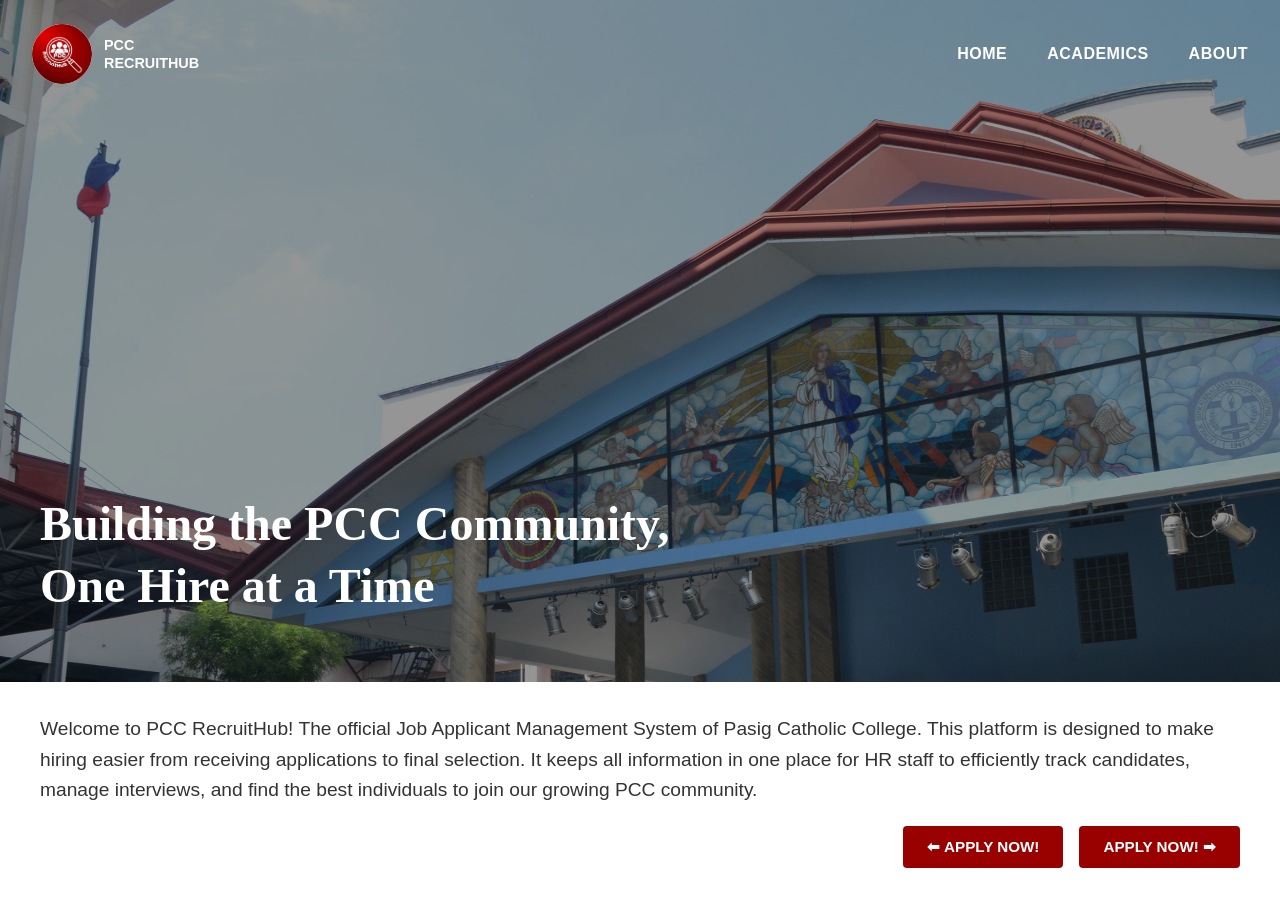
==== commit 4dcf8103: "Update index.html" ====
--- a/index.html
+++ b/index.html
@@ -1525,6 +1525,528 @@
     .btn-apply.applied {
       background: #ccc;
       cursor: not-allowed;
+    }
+    /* ===== MY APPLICATIONS SECTION ===== */
+    .applications-page {
+      padding: 2rem;
+      background-color: #FED6D6;
+      min-height: 100%;
+      border-radius: 30px;
+    }
+
+    .applications-header {
+      margin-bottom: 1.5rem;
+    }
+
+    .applications-header h2 {
+      font-size: 1.8rem;
+      color: #222;
+      font-weight: 700;
+    }
+
+    /* Application Card */
+    .application-card {
+      background: white;
+      border-radius: 10px;
+      padding: 1.5rem;
+      margin-bottom: 1rem;
+      box-shadow: 0 2px 6px rgba(0,0,0,0.08);
+    }
+
+    .card-top {
+      display: flex;
+      justify-content: space-between;
+      align-items: flex-start;
+      margin-bottom: 1rem;
+    }
+
+    .job-title {
+      font-size: 1.2rem;
+      font-weight: 700;
+      color: #900;
+    }
+
+    .dept-name {
+      color: #555;
+      font-size: 0.95rem;
+      margin: 0.25rem 0;
+    }
+
+    .app-ref {
+      font-size: 0.85rem;
+      color: #777;
+    }
+
+    /* Progress Steps */
+    .progress-bar-container {
+      display: flex;
+      justify-content: space-between;
+      align-items: center;
+      margin: 1rem 0;
+      position: relative;
+    }
+
+    .progress-step {
+      display: flex;
+      flex-direction: column;
+      align-items: center;
+      flex: 1;
+      position: relative;
+    }
+
+    .step-circle {
+      width: 32px;
+      height: 32px;
+      border-radius: 50%;
+      border: 2px solid #ddd;
+      background: white;
+      display: flex;
+      align-items: center;
+      justify-content: center;
+      font-size: 0.75rem;
+      font-weight: bold;
+      margin-bottom: 0.3rem;
+      z-index: 1;
+    }
+
+    .step-circle.completed {
+      background: #900;
+      border-color: #900;
+      color: white;
+    }
+
+    .step-circle.current {
+      background: #4a6cf7;
+      border-color: #4a6cf7;
+      color: white;
+    }
+
+    .step-label {
+      font-size: 0.65rem;
+      color: #888;
+      text-align: center;
+    }
+
+    /* Progress Line */
+    .progress-bar-container::before {
+      content: '';
+      position: absolute;
+      top: 16px;
+      left: 10%;
+      right: 10%;
+      height: 2px;
+      background: #ddd;
+      z-index: 0;
+    }
+
+    /* Buttons Row */
+    .card-buttons {
+      display: flex;
+      gap: 0.75rem;
+      margin-top: 0.5rem;
+    }
+
+    .card-btn {
+      padding: 0.5rem 1rem;
+      border: none;
+      border-radius: 4px;
+      font-size: 0.85rem;
+      cursor: pointer;
+    }
+
+    .btn-details {
+      background: #900;
+      color: white;
+    }
+
+    .btn-contact {
+      background: #e6e6e6;
+      color: #333;
+    }
+
+    .btn-withdraw {
+      background: #f8d7da;
+      color: #900;
+    }
+    /* ===== DOCUMENTS PAGE STYLES ===== */
+    .documents-page {
+      padding: 2rem;
+      background-color: #FED6D6;
+      min-height: 100%;
+      border-radius: 12px;
+    }
+
+    .documents-header {
+      margin-bottom: 1.5rem;
+    }
+
+    /* Category Cards Row */
+    .doc-cards-row {
+      display: flex;
+      gap: 1rem;
+      margin-bottom: 1.5rem;
+    }
+
+    .doc-category-card {
+      flex: 1;
+      display: flex;
+      align-items: center;
+      background: white;
+      border-radius: 8px;
+      overflow: hidden;
+      box-shadow: 0 2px 4px rgba(0,0,0,0.08);
+    }
+
+    .doc-icon-side {
+      padding: 1rem;
+      background: #fff;
+      font-size: 1.5rem;
+    }
+
+    .doc-text-side {
+      flex: 1;
+      background: #900;
+      color: white;
+      padding: 1rem;
+    }
+
+    .doc-text-side h4 {
+      font-size: 0.95rem;
+      margin-bottom: 0.25rem;
+    }
+
+    .doc-text-side p {
+      font-size: 0.75rem;
+      opacity: 0.8;
+    }
+
+    /* Documents Table */
+    .doc-table-container {
+      background: white;
+      border-radius: 8px;
+      overflow: hidden;
+      margin-bottom: 1.5rem;
+      box-shadow: 0 2px 4px rgba(0,0,0,0.08);
+    }
+
+    .doc-table {
+      width: 100%;
+      border-collapse: collapse;
+    }
+
+    .doc-table th {
+      background: #f8f8f8;
+      padding: 0.85rem 1rem;
+      text-align: left;
+      font-weight: 600;
+      font-size: 0.9rem;
+      color: #333;
+      border-bottom: 2px solid #eee;
+    }
+
+    .doc-table td {
+      padding: 0.85rem 1rem;
+      border-bottom: 1px solid #eee;
+      font-size: 0.85rem;
+      color: #444;
+    }
+
+    .action-icon {
+      border: none;
+      background: transparent;
+      cursor: pointer;
+      margin: 0 0.25rem;
+      font-size: 1rem;
+    }
+
+    .icon-view { color: #4a6cf7; }
+    .icon-download { color: #28a745; }
+    .icon-delete { color: #dc3545; }
+
+    /* Upload Area */
+    .upload-dropzone {
+      border: 2px dashed #e8b4c8;
+      border-radius: 8px;
+      padding: 2rem;
+      text-align: center;
+      background: #fff0f5;
+      margin-bottom: 1rem;
+      cursor: pointer;
+      transition: border 0.2s;
+    }
+
+    .upload-dropzone:hover {
+      border-color: #900;
+    }
+
+    .upload-icon {
+      font-size: 1.5rem;
+      color: #999;
+      margin-bottom: 0.5rem;
+    }
+
+    .upload-text {
+      color: #666;
+      font-size: 0.9rem;
+      margin-bottom: 0.75rem;
+    }
+
+    .file-types {
+      display: flex;
+      justify-content: center;
+      gap: 0.5rem;
+      font-size: 0.7rem;
+      color: #888;
+    }
+
+    /* Bottom Bar */
+    .doc-bottom-bar {
+      display: flex;
+      justify-content: space-between;
+      align-items: center;
+    }
+
+    .support-text {
+      font-size: 0.75rem;
+      color: #888;
+      background: #eee;
+      padding: 0.5rem 1rem;
+      border-radius: 4px;
+    }
+
+    .upload-btn {
+      background: #900;
+      color: white;
+      border: none;
+      padding: 0.75rem 1.5rem;
+      border-radius: 4px;
+      font-size: 0.9rem;
+      cursor: pointer;
+    }
+
+    .upload-btn:hover {
+      background: #700;
+    }
+
+    /* NOTIFICATIONS PAGE STYLES — EXACT MATCH */
+    .notif-page {
+      width: 100%;
+      min-height: 100vh;
+      background: linear-gradient(to right, #d62828dd, #f8a090cc);
+      padding: 20px 30px;
+      color: #2b0000;
+    }
+
+    .notif-top-bar {
+      display: flex;
+      justify-content: space-between;
+      align-items: center;
+      margin-bottom: 25px;
+    }
+
+    .notif-greeting {
+      display: flex;
+      align-items: center;
+      gap: 15px;
+    }
+
+    .notif-avatar {
+      width: 50px;
+      height: 50px;
+      border-radius: 50%;
+      object-fit: cover;
+      border: 2px solid #fff;
+    }
+
+    .notif-greeting h1 {
+      font-size: 24px;
+      font-weight: bold;
+      color: #fff;
+      text-shadow: 0 1px 3px rgba(0,0,0,0.3);
+    }
+
+    .notif-logout {
+      color: #fff;
+      font-weight: bold;
+      text-decoration: none;
+      border: 1px solid #fff;
+      padding: 6px 14px;
+      border-radius: 4px;
+    }
+
+    .notif-header-row {
+      display: flex;
+      gap: 0;
+      margin-bottom: 15px;
+    }
+
+    .notif-filter {
+      flex: 1;
+      padding: 10px 14px;
+      border: none;
+      border-radius: 6px 0 0 6px;
+      background: #fff;
+      font-size: 15px;
+      color: #333;
+      cursor: pointer;
+    }
+
+    .notif-status-tab {
+      flex: 1;
+      padding: 10px 14px;
+      background: #f5f5f5;
+      border-radius: 0 6px 6px 0;
+      font-weight: 600;
+      color: #333;
+      display: flex;
+      align-items: center;
+    }
+
+    .notif-list {
+      display: flex;
+      flex-direction: column;
+      gap: 8px;
+    }
+
+    .notif-item {
+      display: flex;
+      justify-content: space-between;
+      align-items: flex-start;
+      padding: 18px 22px;
+      background: #f0f0f0;
+      border-radius: 6px;
+      color: #333;
+    }
+
+    .notif-item.unread {
+      background: #ffffff;
+      border-left: 4px solid #d62828;
+    }
+
+    .notif-text {
+      flex: 1;
+      font-size: 15px;
+      line-height: 1.5;
+    }
+
+    .notif-text strong {
+      color: #000;
+    }
+
+    .notif-time {
+      font-size: 13px;
+      color: #777;
+      white-space: nowrap;
+      margin-left: 15px;
+    }
+    .profile-page {
+      width: 100%;
+      padding: 25px;
+      display: flex;
+      gap: 30px;
+    }
+
+    .profile-left-col {
+      display: flex;
+      flex-direction: column;
+      align-items: center;
+      min-width: 160px;
+    }
+
+    .profile-photo-wrap {
+      position: relative;
+      margin-bottom: 10px;
+    }
+
+    .profile-photo {
+      width: 130px;
+      height: 130px;
+      border-radius: 50%;
+      object-fit: cover;
+      border: 3px solid #fff;
+    }
+
+    .edit-icon-btn {
+      position: absolute;
+      bottom: 5px;
+      right: 5px;
+      background: #fff;
+      border: none;
+      border-radius: 50%;
+      width: 28px;
+      height: 28px;
+      cursor: pointer;
+      font-size: 13px;
+      display: flex;
+      align-items: center;
+      justify-content: center;
+    }
+
+    .profile-name {
+      font-size: 20px;
+      font-weight: bold;
+      color: #2b0000;
+    }
+
+    .profile-right-col {
+      flex: 1;
+      display: flex;
+      flex-direction: column;
+      gap: 14px;
+    }
+
+    .profile-field label {
+      font-weight: 600;
+      font-size: 14px;
+      margin-bottom: 4px;
+      display: block;
+      color: #2b0000;
+    }
+
+    .profile-field input,
+    .profile-field textarea {
+      width: 100%;
+      padding: 9px 12px;
+      border: none;
+      border-radius: 4px;
+      background: #ffffffdd;
+      color: #2b0000;
+      font-size: 15px;
+    }
+
+    .profile-field textarea {
+      min-height: 75px;
+      resize: none;
+    }
+
+    .profile-side-fields {
+      display: grid;
+      grid-template-columns: 1fr 1fr;
+      gap: 14px 25px;
+    }
+
+    .addr-row {
+      display: flex;
+      gap: 10px;
+    }
+
+    .addr-row input {
+      flex: 1;
+    }
+
+    .skills-grid {
+      display: grid;
+      grid-template-columns: 1fr 1fr;
+      gap: 8px;
+    }
+
+    .skill-tag {
+      background: #ffffffdd;
+      padding: 9px 12px;
+      border-radius: 4px;
+      font-size: 14px;
+      color: #2b0000;
+      text-align: center;
     }
   </style>
 </head>
@@ -1932,20 +2454,382 @@
         </div>
 
         <div class="tab-content" id="applicant-tab-applications" style="display: none;">
-          <h2>Applications</h2>
-          <p>Your submitted applications and status updates.</p>
+          <div class="applications-page">
+          <div class="applications-header">
+            <h2>APPLICATIONS OVERVIEW</h2>
+          </div>
+
+          <!-- Application 1 -->
+          <div class="application-card">
+            <div class="card-top">
+              <div>
+                <div class="job-title">📁 Student Nurse</div>
+                <div class="dept-name">Clinic Dept.</div>
+                <div class="app-ref">APP-2026199</div>
+              </div>
+            </div>
+            <div class="progress-bar-container">
+              <div class="progress-step">
+                <div class="step-circle completed">✓</div>
+                <span class="step-label">Pending</span>
+              </div>
+              <div class="progress-step">
+                <div class="step-circle completed">✓</div>
+                <span class="step-label">Screening</span>
+              </div>
+              <div class="progress-step">
+                <div class="step-circle current">●</div>
+                <span class="step-label">Interview</span>
+              </div>
+              <div class="progress-step">
+                <div class="step-circle"></div>
+                <span class="step-label">Shortlisted</span>
+              </div>
+              <div class="progress-step">
+                <div class="step-circle"></div>
+                <span class="step-label">Hired/Rejected</span>
+              </div>
+            </div>
+            <div class="card-buttons">
+              <button class="card-btn btn-details">View Details</button>
+              <button class="card-btn btn-contact">Contact Recruiter</button>
+              <button class="card-btn btn-withdraw">Withdraw Application</button>
+            </div>
+          </div>
+
+          <!-- Application 2 -->
+          <div class="application-card">
+            <div class="card-top">
+              <div>
+                <div class="job-title">📁 IT Staff</div>
+                <div class="dept-name">IT Dept.</div>
+                <div class="app-ref">APP-2026199</div>
+              </div>
+            </div>
+            <div class="progress-bar-container">
+              <div class="progress-step">
+                <div class="step-circle completed">✓</div>
+                <span class="step-label">Pending</span>
+              </div>
+              <div class="progress-step">
+                <div class="step-circle completed">✓</div>
+                <span class="step-label">Screening</span>
+              </div>
+              <div class="progress-step">
+                <div class="step-circle current">●</div>
+                <span class="step-label">Interview</span>
+              </div>
+              <div class="progress-step">
+                <div class="step-circle"></div>
+                <span class="step-label">Shortlisted</span>
+              </div>
+              <div class="progress-step">
+                <div class="step-circle"></div>
+                <span class="step-label">Hired/Rejected</span>
+              </div>
+            </div>
+            <div class="card-buttons">
+              <button class="card-btn btn-details">View Details</button>
+              <button class="card-btn btn-contact">Contact Recruiter</button>
+              <button class="card-btn btn-withdraw">Withdraw Application</button>
+            </div>
+          </div>
+
+          <!-- Application 3 -->
+          <div class="application-card">
+            <div class="card-top">
+              <div>
+                <div class="job-title">📁 SHS Teacher</div>
+                <div class="dept-name">SHS Dept.</div>
+                <div class="app-ref">APP-2026199</div>
+              </div>
+            </div>
+            <div class="progress-bar-container">
+              <div class="progress-step">
+                <div class="step-circle completed">✓</div>
+                <span class="step-label">Pending</span>
+              </div>
+              <div class="progress-step">
+                <div class="step-circle completed">✓</div>
+                <span class="step-label">Screening</span>
+              </div>
+              <div class="progress-step">
+                <div class="step-circle current">●</div>
+                <span class="step-label">Interview</span>
+              </div>
+              <div class="progress-step">
+                <div class="step-circle"></div>
+                <span class="step-label">Shortlisted</span>
+              </div>
+              <div class="progress-step">
+                <div class="step-circle"></div>
+                <span class="step-label">Hired/Rejected</span>
+              </div>
+            </div>
+            <div class="card-buttons">
+              <button class="card-btn btn-details">View Details</button>
+              <button class="card-btn btn-contact">Contact Recruiter</button>
+              <button class="card-btn btn-withdraw">Withdraw Application</button>
+            </div>
+          </div>
+
+          <!-- Application 4 -->
+          <div class="application-card">
+            <div class="card-top">
+              <div>
+                <div class="job-title">📁 College IT Instructor</div>
+                <div class="dept-name">College Dept.</div>
+                <div class="app-ref">APP-2026199</div>
+              </div>
+            </div>
+            <div class="progress-bar-container">
+              <div class="progress-step">
+                <div class="step-circle completed">✓</div>
+                <span class="step-label">Pending</span>
+              </div>
+              <div class="progress-step">
+                <div class="step-circle completed">✓</div>
+                <span class="step-label">Screening</span>
+              </div>
+              <div class="progress-step">
+                <div class="step-circle current">●</div>
+                <span class="step-label">Interview</span>
+              </div>
+              <div class="progress-step">
+                <div class="step-circle"></div>
+                <span class="step-label">Shortlisted</span>
+              </div>
+              <div class="progress-step">
+                <div class="step-circle"></div>
+                <span class="step-label">Hired/Rejected</span>
+              </div>
+            </div>
+            <div class="card-buttons">
+              <button class="card-btn btn-details">View Details</button>
+              <button class="card-btn btn-contact">Contact Recruiter</button>
+              <button class="card-btn btn-withdraw">Withdraw Application</button>
+            </div>
+          </div>
         </div>
+        </div>
+
         <div class="tab-content" id="applicant-tab-documents" style="display: none;">
-          <h2>Documents</h2>
-          <p>Upload and manage your requirements here.</p>
+          <div class="documents-page">
+            <div class="doc-cards-row">
+              <div class="doc-category-card">
+                <div class="doc-icon-side">📁</div>
+                <div class="doc-text-side">
+                  <h4>Personal Identification</h4>
+                  <p>3 Files</p>
+                </div>
+              </div>
+              <div class="doc-category-card">
+                <div class="doc-icon-side">📁</div>
+                <div class="doc-text-side">
+                  <h4>Educational Qualification</h4>
+                  <p>2 Files</p>
+                </div>
+              </div>
+              <div class="doc-category-card">
+                <div class="doc-icon-side">📁</div>
+                <div class="doc-text-side">
+                  <h4>Work Experience</h4>
+                  <p>1 File</p>
+                </div>
+              </div>
+            </div>
+
+            <!-- Documents Table -->
+            <div class="doc-table-container">
+              <table class="doc-table">
+                <thead>
+                  <tr>
+                    <th>Document Name</th>
+                    <th>Type</th>
+                    <th>Category</th>
+                    <th>Date Uploaded</th>
+                    <th>Actions</th>
+                  </tr>
+                </thead>
+                <tbody>
+                  <tr>
+                    <td>Resume_Rose, Angel</td>
+                    <td>[Resume Type]</td>
+                    <td>Work Experience</td>
+                    <td>Sept 7, 2026</td>
+                    <td>
+                      <button class="action-icon icon-view">👁</button>
+                      <button class="action-icon icon-download">⬇</button>
+                      <button class="action-icon icon-delete">🗑</button>
+                    </td>
+                  </tr>
+                  <tr>
+                    <td>Transcript_Degree_1</td>
+                    <td>[Transcript Type]</td>
+                    <td>Educational Qualification</td>
+                    <td>Sept 7, 2026</td>
+                    <td>
+                      <button class="action-icon icon-view">👁</button>
+                      <button class="action-icon icon-download">⬇</button>
+                      <button class="action-icon icon-delete">🗑</button>
+                    </td>
+                  </tr>
+                  <tr>
+                    <td>Passport.copy.jpg</td>
+                    <td>[Passport Type]</td>
+                    <td>Personal Identification</td>
+                    <td>Sept 7, 2026</td>
+                    <td>
+                      <button class="action-icon icon-view">👁</button>
+                      <button class="action-icon icon-download">⬇</button>
+                      <button class="action-icon icon-delete">🗑</button>
+                    </td>
+                  </tr>
+                </tbody>
+              </table>
+            </div>
+
+            <!-- Upload Area -->
+            <div class="upload-dropzone">
+              <div class="upload-icon">⬆</div>
+              <p class="upload-text">Drag & Drop files here or click to upload</p>
+              <div class="file-types">
+                <span>📄 PDF</span>
+                <span>📄 DOC</span>
+                <span>📄 DOCX</span>
+                <span>🖼 JPG</span>
+                <span>🖼 PNG</span>
+              </div>
+            </div>
+
+            <!-- Bottom Bar -->
+            <div class="doc-bottom-bar">
+              <span class="support-text">Supported Formats: PDF, DOC, DOCX, JPG, PNG (Max 10 MB)</span>
+              <button class="upload-btn">+ Upload New File</button>
+            </div>
+          </div>
         </div>
+
         <div class="tab-content" id="applicant-tab-notifications" style="display: none;">
-          <h2>Notifications</h2>
-          <p>Alerts and messages from the system.</p>
+          <div class="notif-header-row">
+            <select class="notif-filter">
+              <option>All Notifications</option>
+              <option>Unread</option>
+              <option>Read</option>
+            </select>
+            <div class="notif-status-tab">Unread</div>
+          </div>
+
+              <!-- Notifications List -->
+          <div class="notif-list">
+            <div class="notif-item unread">
+              <div class="notif-text">
+                <strong>New Job Vacancy Match!</strong> Senior High School HUMSS Teacher in SHS Department. View Details
+              </div>
+              <div class="notif-time">15 mins ago</div>
+            </div>
+            
+            <div class="notif-item">
+              <div class="notif-text">
+                <strong>Application Status Update:</strong> Software Developer is now 'Interviewing'. Please prepare for your interview.
+              </div>
+              <div class="notif-time">3 hrs ago</div>
+            </div>
+
+            <div class="notif-item">
+              <div class="notif-text">
+                <strong>Interview Reminder:</strong> Please confirm your interview for IT Staff tomorrow at 1:00 PM.
+              </div>
+              <div class="notif-time">1 day ago</div>
+            </div>
+
+            <div class="notif-item unread">
+              <div class="notif-text">
+                <strong>New Document Request:</strong> HR requires your updated Transcript. Upload Now.
+              </div>
+              <div class="notif-time">6 hrs ago</div>
+            </div>
+
+            <div class="notif-item">
+              <div class="notif-text">
+                <strong>System Update:</strong> New features added to PCC RecruitHub. Explore them now.
+              </div>
+              <div class="notif-time">2 days ago</div>
+            </div>
+          </div>
         </div>
+
         <div class="tab-content" id="applicant-tab-profile" style="display: none;">
-          <h2>My Profile</h2>
-          <p>Update your personal information here.</p>
+          <div class="profile-page">
+            <div id="tab-profile" class="tab-content">
+              <div class="profile-page">
+                <div class="profile-left-col">
+                  <div class="profile-photo-wrap">
+                    <img src="pfp.png" alt="Profile Photo" class="profile-photo">
+                    <button class="edit-icon-btn">&#9998;</button>
+                  </div>
+                  <h2 class="profile-name">Angelica Rose</h2>
+                </div>
+
+                <div class="profile-right-col">
+                  <div class="profile-field">
+                    <label>Name</label>
+                    <input type="text" value="Angelica Rose" readonly>
+                  </div>
+
+                  <div class="profile-field">
+                    <label>Email</label>
+                    <input type="email" value="roseangelica381@gmail.com" readonly>
+                  </div>
+
+                  <div class="profile-field">
+                    <label>Phone Number</label>
+                    <input type="text" value="+63 | 09676767143" readonly>
+                  </div>
+
+                  <div class="profile-field">
+                    <label>About Me</label>
+                    <textarea readonly>I'm a BSIT graduate skilled in UI design and web development, with hands-on experience building an IT Job Application Management System.</textarea>
+                  </div>
+
+                  <div class="profile-side-fields">
+                    <div class="profile-field">
+                      <label>Address</label>
+                      <div class="addr-row">
+                        <input type="text" placeholder="Town/City" value="Pasig City" readonly>
+                        <input type="text" placeholder="Barangay" value="Sta. Rosa" readonly>
+                      </div>
+                    </div>
+
+                    <div class="profile-field">
+                      <label>Course</label>
+                      <input type="text" value="Bachelor of Science in Information Technology" readonly>
+                    </div>
+
+                    <div class="profile-field">
+                      <label>Password</label>
+                      <input type="password" value="************" readonly>
+                    </div>
+
+                    <div class="profile-field">
+                      <label>Skills</label>
+                      <div class="skills-grid">
+                        <span class="skill-tag">Communications</span>
+                        <span class="skill-tag">Resourceful</span>
+                        <span class="skill-tag">Creative</span>
+                        <span class="skill-tag">Coding</span>
+                      </div>
+                    </div>
+
+                    <div class="profile-field">
+                      <label>Reference</label>
+                      <input type="email" value="reference1@gmail.com" readonly>
+                      <input type="email" value="reference1@gmail.com" readonly style="margin-top:6px;">
+                    </div>
+                  </div>
+                </div>
+              </div>
+            </div>
         </div>
       </div>
     </main>
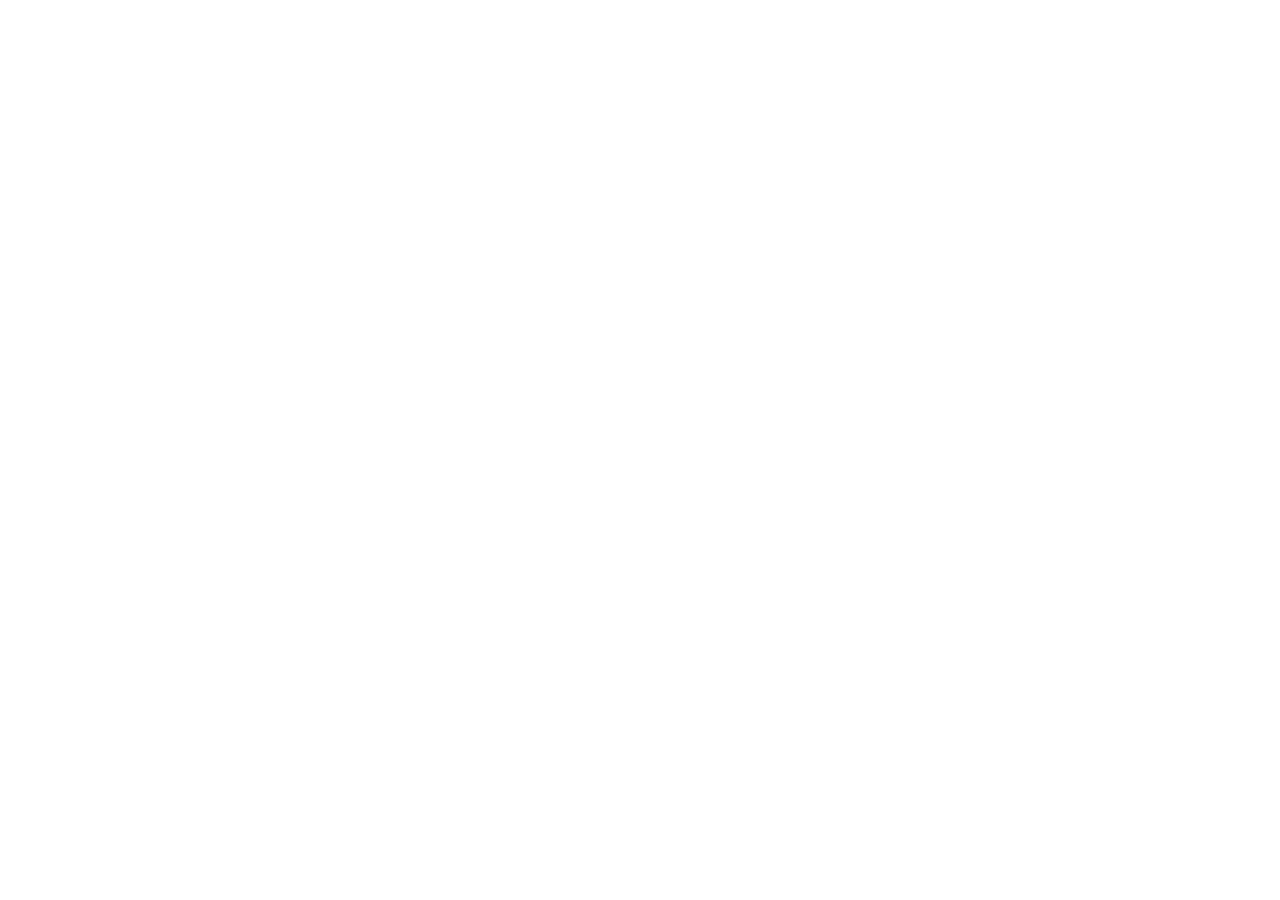
==== commit 78134f08: "Update index.html" ====
--- a/index.html
+++ b/index.html
@@ -1,2185 +1,112 @@
 <!DOCTYPE html>
-<html>
+<html lang="en">
 <head>
-  <meta charset="UTF-8">
-  <meta name="viewport" content="width=device-width, initial-scale=1.0">
-  <title>Job Applicant Management System</title>
-  <style>
-    * {
-      margin: 0;
-      padding: 0;
-      box-sizing: border-box;
-    }
-    body {
-      min-height: 100vh;
-      height: auto;
-      overflow-y: auto;
-      overflow-x: hidden;
-    }
-    .login-wrapper {
-      display: flex;
-      min-height: 100vh;
-      width: 100%;
-    }
-    .main-screen {
-      font-family: 'Segoe UI', sans-serif;
-      min-height: 100vh;
-      width: 100%;
-      background-image: url('crown_jewel.jpg');
-      background-blend-mode: overlay;
-      background-color: rgba(23, 23, 23, 0.5);
-      background-size: cover;
-      background-position: center;
-      background-repeat: no-repeat;
-      background-attachment: fixed;
-      display: flex;
-      flex-direction: column;
-      justify-content: space-between;
-      position: relative;
-    }
-
-    /* Top Navigation Bar */
-    .home-top-nav {
-      display: flex;
-      justify-content: space-between;
-      align-items: center;
-      padding: 1.5rem 2rem;
-      position: relative;
-      z-index: 2;
-    }
-
-    .home-logo-group {
-      display: flex;
-      align-items: center;
-      gap: 0.75rem;
-    }
-
-    .home-logo-icon {
-      width: 60px;
-      height: 60px;
-      border-radius: 50%;
-      object-fit: cover;
-    }
-
-    .home-logo-text {
-      color: white;
-      font-weight: 700;
-      font-size: 0.9rem;
-      line-height: 1.1;
-    }
-
-    .home-nav-links {
-      display: flex;
-      gap: 2.5rem;
-    }
-
-    .home-nav-link {
-      color: white;
-      text-decoration: none;
-      font-size: 1rem;
-      font-weight: 600;
-      text-transform: uppercase;
-      letter-spacing: 0.5px;
-    }
-
-    .home-nav-link:hover {
-      text-decoration: underline;
-    }
-    .home-hero-content {
-      position: relative;
-      z-index: 2;
-      flex: 1; /* takes available space */
-      display: flex;
-      flex-direction: column;
-      justify-content: flex-end; /* aligns content to bottom */
-      padding: 2rem 0;
-    }
-
-    .home-main-heading {
-      font-family: 'Times New Roman', Times, serif;
-      padding: 0 2.5rem 2rem; /* bottom padding adds space before white section */
-      z-index: 1;
-      text-align: left;
-      font-size: 3rem;
-      font-weight: 800;
-      line-height: 1.3;
-      color: white;
-      /* Remove position: absolute and top: 50% — that's what pushes it to the middle! */
-      position: relative;
-      margin-top: auto; /* pushes it down just above the white part */
-      margin-bottom: 0;
-    }
-    .home-bottom-section {
-      background: white;
-      padding: 2rem 2.5rem;
-      position: relative;
-      z-index: 2;
-    }
-    .home-description {
-      font-size: 1.2rem;
-      line-height: 1.6;
-      color: #333;
-      margin-bottom: 1.25rem;
-    }
-    .home-buttons-row {
-      display: flex;
-      gap: 1rem;
-      justify-content: flex-end;
-    }
-    .home-apply-btn {
-      background: #900;
-      color: white;
-      border: none;
-      padding: 0.75rem 1.5rem;
-      border-radius: 4px;
-      font-weight: 700;
-      font-size: 0.95rem;
-      cursor: pointer;
-      transition: background 0.2s;
-    }
-    .home-apply-btn:hover {
-      background: #b00;
-    }
-    .left-bg {
-      display: flex;
-      width: 25%;
-      background-image: url('entrance_pcc_copy.jpg');
-      background-blend-mode: overlay;
-      background-color: rgba(23, 23, 23, 0.5);
-      background-size: cover;
-      background-position: center;
-      background-repeat: no-repeat;
-      min-height: 100vh;
-    }
-    .right-overlay {
-      display: flex;
-      width: 75%;
-      background-image: url('background_copy.jpg');
-      background-size: cover;
-      background-position: center;
-      background-repeat: no-repeat;
-      flex-direction: column;
-      align-items: center;
-      justify-content: center;
-      padding: 2rem;
-      min-height: 100vh;
-    }
-    .logo-img {
-      width: 150px;
-      height: 150px;
-      border-radius: 50%;
-      object-fit: cover;
-      margin-bottom: 1rem;
-    }
-    .system-title {
-      font-family: Arial, Helvetica, sans-serif;
-      font-size: 1.8rem;
-      font-weight: bold;
-      margin-bottom: 2rem;
-      color: #1a1a1a;
-      letter-spacing: 1px;
-    }
-    .selection-screen {
-      display: flex;
-      flex-direction: column;
-      align-items: center;
-      width: 100%;
-      animation: fadeIn 0.3s ease;
-    }
-    .button-box {
-      background: #900;
-      padding: 2rem;
-      border-radius: 12px;
-      display: flex;
-      flex-direction: column;
-      gap: 1.25rem;
-      width: 100%;
-      max-width: 320px;
-    }
-    .main-btn {
-      padding: 1rem;
-      border: none;
-      border-radius: 6px;
-      background: #e8e8e8;
-      font-weight: 600;
-      font-size: 1rem;
-      cursor: pointer;
-      transition: background 0.2s;
-    }
-    .main-btn:hover {
-      background: #fff;
-    }
-    .admin-form-screen, .applicant-form-screen {
-      font-family: Arial, Helvetica, sans-serif;
-      display: none;
-      flex-direction: column;
-      align-items: center;
-      width: 100%;
-      max-width: 380px;
-      animation: fadeIn 0.3s ease;
-    }
-    @keyframes fadeIn {
-      from { opacity: 0; transform: translateY(8px); }
-      to { opacity: 1; transform: translateY(0); }
-    }
-    .form-card {
-      background: #922222;
-      padding: 1.75rem;
-      border-radius: 12px;
-      color: white;
-      width: 100%;
-    }
-    .form-title {
-      font-family: Arial, Helvetica, sans-serif;
-      font-size: 1rem;
-      font-weight: normal;
-      text-align: center;
-      margin-bottom: 1.75rem;
-      opacity: 0.9;
-    }
-    .form-label {
-      display: block;
-      margin: 1rem 0 0.4rem;
-      font-size: 0.9rem;
-    }
-    .form-input {
-      width: 100%;
-      padding: 0.65rem 0.85rem;
-      border: none;
-      border-radius: 4px;
-      font-size: 0.95rem;
-    }
-    .forgot-link {
-      margin-top: 0.5rem;
-      font-size: 0.8rem;
-      text-align: right;
-    }
-    .forgot-link a {
-      color: white;
-      text-decoration: underline;
-    }
-    .button-row {
-      display: flex;
-      justify-content: flex-end;
-      gap: 0.75rem;
-      margin-top: 1.25rem;
-    }
-    .form-btn {
-      padding: 0.5rem 1.25rem;
-      border: none;
-      border-radius: 4px;
-      font-weight: 500;
-      cursor: pointer;
-    }
-    .cancel-btn {
-      background: #ddd;
-      color: #333;
-    }
-    .login-btn {
-      background: #eee;
-      color: #111;
-    }
-    .signup-text {
-      margin-top: 1.5rem;
-      text-align: center;
-      font-size: 0.75rem;
-    }
-    .signup-text a {
-      color: white;
-      font-weight: 600;
-      text-decoration: underline;
-    }
-    .forgot-pass-screen {
-      display: none;
-      flex-direction: column;
-      align-items: center;
-      width: 100%;
-      max-width: 380px;
-      animation: fadeIn 0.3s ease;
-    }
-    .button-row-2 {
-      display: flex;
-      justify-content: center;
-      gap: 1rem;
-      margin-top: 1.25rem;
-      width: 100%;
-    }
-    .back-btn {
-      padding: 0.6rem 1.5rem;
-      border: none;
-      border-radius: 4px;
-      background: #ddd;
-      color: #333;
-      font-weight: 500;
-      cursor: pointer;
-    }
-    .reset-btn {
-      padding: 0.6rem 1.5rem;
-      border: none;
-      border-radius: 4px;
-      background: #eee;
-      color: #111;
-      font-weight: 500;
-      cursor: pointer;
-    }
-    .change-pass-screen {
-      display: none;
-      flex-direction: column;
-      align-items: center;
-      width: 100%;
-      max-width: 380px;
-      animation: fadeIn 0.5s ease;
-    }
-    .applicant-page-container {
-      display: none;
-      min-height: 100vh;
-      width: 100%;
-      position: absolute;
-      top: 0;
-      left: 0;
-      z-index: 10;
-      overflow-y: auto;
-    }
-    .admin-page-container {
-      display: none;
-      min-height: 100vh;
-      width: 100%;
-      position: absolute;
-      top: 0;
-      left: 0;
-      z-index: 10;
-      overflow-y: auto;
-    }
-    .sidebar {
-      width: 260px;
-      background:linear-gradient(to bottom, #D13737 2%, #9D0606 98%);
-      font-family: Arial, Helvetica, sans-serif;
-      color: white;
-      display: flex;
-      flex-direction: column;
-      padding: 1.5rem 0;
-      position: fixed;
-      left: 0;
-      top: 0;
-      bottom: 0;
-      overflow-y: auto;
-    }
-    .sidebar-header {
-      display: flex;
-      align-items: center;
-      gap: 0.75rem;
-      padding: 0 1rem 2rem;
-      background: #D63131;
-    }
-    .logo-icon {
-      width: 80px;
-      height: 80px;
-      border-radius: 25%;
-      flex-shrink: 0;
-    }
-    .sidebar-header small {
-      opacity: 1.0;
-      font-size: 0.75rem;
-    }
-    .sidebar-nav {
-      display: flex;
-      flex-direction: column;
-    }
-    .nav-item {
-      color: white;
-      text-decoration: none;
-      padding: 0.85rem 1.5rem;
-      font-family: Arial, Helvetica, sans-serif;
-      font-size: 0.9rem;
-      display: flex;
-      align-items: center;
-      gap: 0.5rem;
-      transition: background 0.2s;
-    }
-    .nav-item.active {
-      background: #700;
-    }
-    .nav-item:hover {
-      background: rgba(255,255,255,0.1);
-    }
-    .main-area {
-      flex: 1;
-      display: flex;
-      flex-direction: column;
-      min-height: 100vh;
-      margin-left: 260px;
-      height: auto;
-      overflow-y: visible;
-    }
-    .top-bar {
-      width: 100%;
-      height: 135px;
-      background-image: url('crown_jewel_copy.jpg');
-      background-size: cover;
-      background-position: center;
-      background-repeat: no-repeat;
-      position: relative;
-      display: flex;
-      justify-content: space-between;
-      align-items: center;
-      padding: 0 2rem;
-      box-sizing: border-box;
-    }
-    .top-bar::before {
-      content: '';
-      position: absolute;
-      inset: 0;
-      background: rgba(0, 0, 0, 0.5);
-      z-index: 1;
-    }
-    .top-left, .top-right {
-      position: relative;
-      z-index: 2;
-    }
-    .top-left a {
-      font-family: Arial, Helvetica, sans-serif;
-      color: white;
-      text-decoration: none;
-    }
-    .top-left-icon {
-        width: 25px;
-        height: 25px;
-        object-fit: contain;
-        flex-shrink: 0;
-    }
-    .top-right {
-      display: flex;
-      align-items: center;
-      gap: 1rem;
-      flex-wrap: nowrap;
-      margin-left: 1rem;
-    }
-    .profile-pic {
-      width: 100px;
-      height: 100px;
-      border-radius: 50%;
-      object-fit: cover;
-    }
-    .top-right h1 {
-      font-family: Arial, Helvetica, sans-serif;
-      margin: 0;
-      white-space: nowrap;
-      color: white;
-    }
-    .logout-btn {
-      background: transparent;
-      color: white;
-      border: none;
-      padding: 0.5rem 1rem;
-      cursor: pointer;
-      border-radius: 4px;
-      display: flex;
-      align-items: center;
-      gap: 0.3rem;
-      flex-shrink: 0;
-    }
-    .logout-btn:hover {
-      background: rgba(255, 255, 255, 0.15);
-    }
-    .content-gradient {
-      flex: 1;
-      background-image: url('background_copy.jpg');
-      background-size: cover;
-      background-position: center;
-      background-repeat: no-repeat;
-      display: flex;
-      min-height: calc(100vh - 135px);
-    }
-    .tab-content {
-      font-family: Arial, Helvetica, sans-serif;
-      padding: 2rem;
-      color: #333;
-      animation: fadeIn 0.3s ease;
-    }
-    .tab-content h2 {
-      font-family: Arial, Helvetica, sans-serif;
-      font-size: 32px;
-      margin-bottom: 1.5rem;
-      color: white;
-    }
-    .nav-icon {
-        width: 25px;
-        height: 25px;
-        object-fit: contain;
-        flex-shrink: 0;
-    }
-    .content-grid {
-      display: flex;
-      gap: 2rem;
-      margin-bottom: 2rem;
-      flex-wrap: wrap;
-    }
-    .stats-row {
-      display: flex;
-      gap: 2rem;
-      margin-bottom: 2rem;
-      flex-wrap: wrap;
-      padding-bottom: 10px;
-    }
-
-    .stat-card {
-      background: linear-gradient(135deg, #b81e32 0%, #900 100%);
-      padding: 1.75rem 1.5rem;
-      border-radius: 12px;
-      min-width: 370px;
-      flex: 1;
-      position: relative;
-      margin-bottom: 15px;
-      color: white;
-    }
-
-    .stat-card::before {
-      content: '';
-      position: absolute;
-      bottom: -15px;
-      left: 15px;
-      right: 15px;
-      height: 50px;
-      background: #ffffff;
-      border-radius: 0 0 12px 12px;
-      z-index: -1;
-      box-shadow: 0 4px 8px rgba(0, 0, 0, 0.08);
-    }
-
-    .stat-card h3, .big-number, .card-footer {
-      position: relative;
-      z-index: 2;
-    }
-
-    .stat-card h3 {
-      text-align: center;
-    }
-
-    .big-number {
-      font-size: 5rem;
-      font-weight: bold;
-      color: #ffffff;
-      margin: 0.5rem 0 1rem;
-      line-height: 1;
-    }
-
-    .card-footer {
-      display: flex;
-      justify-content: space-between;
-      align-items: center;
-    }
-
-    .trend {
-      font-size: 0.85rem;
-      opacity: 0.85;
-      color: #ffffff;
-    }
-
-    .dashboard-content-wrapper {
-      display: grid;
-      grid-template-columns: 2fr 1fr;
-      gap: 1rem;
-      align-items: start;
-      margin-top: 1.5rem;
-    }
-    .left-tables-column {
-      display: flex;
-      flex-direction: column;
-      gap: 1.5rem;
-    }
-    .right-sidebar-column {
-      display: flex;
-      flex-direction: column;
-      gap: 1rem 0.5rem;
-      color: white;
-      font-size: 1.3rem;
-    }
-    .table-wrapper {
-      background: white;
-      border-radius: 8px;
-      overflow: hidden;
-    }
-
-    .table-top-header {
-      background: #D5D3D3;
-      padding: 0.85rem;
-      font-size: 1rem;
-      text-align: center;
-    }
-
-    .data-table {
-      width: 100%;
-      border-collapse: collapse;
-    }
-
-    .data-table th,
-    .data-table td {
-      padding: 0.9rem 1rem;
-      text-align: left;
-      border-bottom: 1px solid #eee;
-    }
-
-    .data-table th {
-      text-transform: uppercase;
-      font-size: 0.85rem;
-      font-weight: 700;
-    }
-
-    .data-table tfoot td {
-      border-bottom: none;
-      padding: 0.75rem 1rem;
-    }
-
-    .btn-view-more {
-      background: #e9ecef;
-      border: none;
-      padding: 0.5rem 1rem;
-      border-radius: 4px;
-      font-weight: 600;
-      cursor: pointer;
-    }
-    .filter-bar {
-      background: #f5f5f5;
-      padding: 1rem;
-      display: flex;
-      gap: 2rem;
-      align-items: flex-end;
-      flex-wrap: wrap;
-    }
-
-    .filter-group {
-      display: flex;
-      flex-direction: column;
-      gap: 0.5rem;
-    }
-
-    .filter-group label {
-      font-size: 0.85rem;
-      font-weight: 700;
-      color: #333;
-      text-transform: uppercase;
-      min-width: 80px;
-    }
-
-    .search-input {
-      padding: 0.5rem 0.75rem;
-      border: 1px solid #ccc;
-      border-radius: 4px;
-      width: 220px;
-    }
-
-    .status-select {
-      padding: 0.5rem 0.75rem;
-      border: 1px solid #ccc;
-      border-radius: 4px;
-      min-width: 140px;
-      flex-direction: row;
-    }
-    .status-badge {
-      display: inline-block;
-      padding: 0.4rem 0.9rem;
-      background: #ffd900;
-      color: #000;
-      border-radius: 5px;
-      font-size: 0.8rem;
-      font-weight: 500;
-    }
-    .btn-edit {
-      background: #F4DB21;
-      border: none;
-      padding: 0.4rem 0.8rem;
-      border-radius: 5px;
-      font-weight: 700;
-      cursor: pointer;
-      margin-right: 0.4rem;
-    }
-
-    .btn-archive {
-      background: #63CE76;
-      color: black;
-      border: none;
-      padding: 0.4rem 0.8rem;
-      border-radius: 4px;
-      font-weight: 700;
-      cursor: pointer;
-    }
-
-    .btn-details {
-      background: #63CE76;
-      color: black;
-      border: none;
-      padding: 0.4rem 0.8rem;
-      border-radius: 6px;
-      cursor: pointer;
-      font-weight: 500;
-    }
-    .calendar-section {
-      background: #AE2727;
-      border-radius: 8px;
-      padding: 1rem;
-    }
-    .calendar-header {
-      color: white;
-      text-align: center;
-      padding-bottom: 0.5rem;
-      font-weight: 600;
-    }
-    .calendar-days-header {
-      display: grid;
-      grid-template-columns: repeat(7, 1fr);
-      gap: 6px;
-    }
-    .calendar-days-header span {
-      font-size: 0.6rem;
-      color: white;
-      padding: 0.3rem;
-      text-align: center;
-      opacity: 0.85;
-    }
-    .calendar-dates {
-      display: grid;
-      grid-template-columns: repeat(7, 1fr);
-      gap: 6px;
-    }
-    .calendar-date, .calendar-dates span {
-      background: white;
-      color: black;
-      border-radius: 5px;
-      text-align: center;
-      padding: 0.75rem 0.25rem;
-      font-size: 0.9rem;
-      cursor: pointer;
-    }
-    .interviews {
-      background: white;
-      border-radius: 10px;
-      color: black;
-    }
-    .interview-item {
-      display: flex;
-      align-items: center;
-      gap: 0.5rem;
-    }
-    .interview-date {
-      background: #AE2727;
-      color: white;
-      width: 70px;
-      text-align: center;
-      border-radius: 10px;
-      padding: 0.5rem;
-      font-weight: 700;
-      flex-shrink: 0;
-    }
-    .interview-text h4 {
-      margin: 0 0 0.25rem 0;
-      font-size: 0.9rem;
-      font-weight: 700;
-      color: black;
-    }
-
-    .interview-text p {
-      margin: 0;
-      font-size: 0.95rem;
-      color: #333;
-    }
-    .pos-grid-layout {
-      display: grid;
-      grid-template-columns: 2fr 1fr;
-      gap: 1.5rem;
-      align-items: start;
-    }
-
-    .pos-left-col {
-      display: flex;
-      flex-direction: column;
-      gap: 1.5rem;
-    }
-
-    .pos-right-col {
-      position: sticky;
-      top: 1rem;
-    }
-    .table-wrapper {
-      background: #fff;
-      border-radius: 6px;
-      overflow: hidden;
-      box-shadow: 0 1px 4px rgba(0,0,0,0.1);
-    }
-
-    .table-top-header {
-      background: #D5D3D3;
-      padding: 0.8rem 1rem;
-      font-weight: 700;
-      text-transform: uppercase;
-      text-align: center;
-    }
-
-    .pos-table {
-      width: 100%;
-      border-collapse: collapse;
-    }
-
-    .pos-table th,
-    .pos-table td {
-      padding: 0.8rem 1rem;
-      text-align: left;
-      border-bottom: 1px solid #eee;
-      font-size: 0.9rem;
-    }
-
-    .pos-table th {
-      text-transform: uppercase;
-      font-size: 0.8rem;
-      font-weight: 700;
-    }
-
-    .btn-add-pos {
-      background: #e9ecef;
-      border: none;
-      padding: 0.6rem 1rem;
-      margin: 0.8rem 1rem;
-      border-radius: 4px;
-      cursor: pointer;
-      font-weight: 600;
-    }
-    .btn-status-active {
-      background: #28c746;
-      color: white;
-      border: none;
-      padding: 0.35rem 0.8rem;
-      border-radius: 4px;
-      font-weight: 700;
-    }
-
-    .btn-edit {
-      background: #ffd900;
-      color: #000;
-      border: none;
-      padding: 0.35rem 0.8rem;
-      border-radius: 4px;
-      font-weight: 700;
-      cursor: pointer;
-      margin-right: 0.3rem;
-    }
-
-    .btn-delete {
-      background: #f44336;
-      color: white;
-      border: none;
-      padding: 0.35rem 0.8rem;
-      border-radius: 4px;
-      font-weight: 700;
-      cursor: pointer;
-      margin-right: 0.3rem;
-    }
-
-    .btn-archive {
-      background: #64b5f6;
-      color: #000;
-      border: none;
-      padding: 0.35rem 0.8rem;
-      border-radius: 4px;
-      font-weight: 700;
-      cursor: pointer;
-    }
-    .history-search-bar {
-      padding: 1rem;
-      background: #f8f8f8;
-    }
-
-    .history-search-input {
-      width: 100%;
-      padding: 0.6rem;
-      border: 1px solid #ddd;
-      border-radius: 4px;
-    }
-
-    .history-tabs {
-      display: flex;
-      border-bottom: 1px solid #ddd;
-    }
-
-    .hist-tab {
-      padding: 0.7rem 1.2rem;
-      background: transparent;
-      border: none;
-      cursor: pointer;
-      font-weight: 600;
-    }
-
-    .hist-tab.active {
-      border-bottom: 2px solid #b81e32;
-      color: #b81e32;
-    }
-
-    .history-content {
-      padding: 1rem;
-    }
-
-    .history-table td {
-      padding: 0.6rem 0;
-      border-bottom: 1px solid #eee;
-    }
-
-    .btn-unarchive {
-      background: #ff9800;
-      color: white;
-      border: none;
-      padding: 0.4rem 0.8rem;
-      border-radius: 4px;
-      margin-left: 0.5rem;
-      cursor: pointer;
-    }
-
-    .btn-restore {
-      background: #4caf50;
-      color: white;
-      border: none;
-      padding: 0.4rem 0.8rem;
-      border-radius: 4px;
-      cursor: pointer;
-    }
-
-    .history-log-title {
-      margin: 1.5rem 0 0.5rem;
-      font-size: 0.9rem;
-      text-transform: uppercase;
-      color: #555;
-    }
-
-    .log-table {
-      width: 100%;
-      border-collapse: collapse;
-      margin-top: 0.5rem;
-    }
-
-    .log-table th,
-    .log-table td {
-      padding: 0.6rem;
-      border-bottom: 1px solid #eee;
-      font-size: 0.85rem;
-    }
-    .form-card {
-      background: #AE2727;
-      border-radius: 8px;
-      padding: 1.5rem;
-    }
-
-    .form-card-title {
-      color: white;
-      margin-top: 0;
-      font-size: 1.1rem;
-      text-transform: uppercase;
-    }
-
-    .form-card label {
-      display: block;
-      margin: 1rem 0 0.3rem;
-      font-weight: 600;
-      font-size: 0.9rem;
-    }
-
-    .form-card input,
-    .form-card textarea {
-      width: 100%;
-      padding: 0.7rem;
-      border: none;
-      border-radius: 4px;
-      background: white;
-      box-sizing: border-box;
-    }
-
-    .sub-heading {
-      margin: 0.5rem;
-      font-size: 0.9rem;
-      color: white;
-    }
-    .form-buttons {
-      display: flex;
-      gap: 0.75rem;
-      margin-top: 1.5rem;
-    }
-
-    .btn-save-changes {
-      background: white;
-      color: black;
-      border: none;
-      padding: 0.8rem 1.2rem;
-      border-radius: 4px;
-      cursor: pointer;
-      font-weight: 600;
-      flex: 1;
-    }
-
-    .btn-clear-form {
-      background: white;
-      color: black;
-      border: none;
-      padding: 0.8rem 1.2rem;
-      border-radius: 4px;
-      cursor: pointer;
-      font-weight: 600;
-      flex: 1;
-    }
-    .modal-overlay {
-      display: none;
-      position: fixed;
-      top: 0;
-      left: 0;
-      width: 100%;
-      height: 100%;
-      background: rgba(0,0,0,0.5);
-      justify-content: center;
-      align-items: center;
-      z-index: 1000;
-    }
-
-    .modal-box {
-      background: white;
-      padding: 2rem;
-      border-radius: 12px;
-      width: 90%;
-      max-width: 450px;
-    }
-
-    .modal-box h3 {
-      margin-top: 0;
-      color: #b81e32;
-      text-align: center;
-    }
-
-    .modal-box input,
-    .modal-box textarea {
-      width: 100%;
-      padding: 0.7rem;
-      margin: 0.4rem 0 1rem;
-      border: 1px solid #ddd;
-      border-radius: 6px;
-      box-sizing: border-box;
-    }
-
-    .modal-buttons {
-      display: flex;
-      gap: 0.75rem;
-      justify-content: flex-end;
-    }
-
-    .btn-cancel {
-      background: #e9ecef;
-      padding: 0.7rem 1.5rem;
-      border: none;
-      border-radius: 6px;
-      cursor: pointer;
-      font-weight: 600;
-    }
-
-    .btn-save {
-      background: #b81e32;
-      color: white;
-      padding: 0.7rem 1.5rem;
-      border: none;
-      border-radius: 6px;
-      cursor: pointer;
-      font-weight: 600;
-    }
-    .applicant-grid-layout {
-      display: grid;
-      grid-template-columns: 2fr 1fr;
-      gap: 1.5rem;
-      align-items: start;
-    }
-    .applicant-table-wrapper {
-      background: #fff;
-      border-radius: 6px;
-      overflow: hidden;
-      box-shadow: 0 1px 4px rgba(0,0,0,0.1);
-    }
-    .applicant-search-bar {
-      padding: 1rem;
-      background: #f8f8f8;
-    }
-    .applicant-search-input {
-      width: 100%;
-      padding: 0.6rem;
-      border: 1px solid #ddd;
-      border-radius: 4px;
-    }
-    .applicant-table {
-      width: 100%;
-      border-collapse: collapse;
-    }
-    .applicant-table th,
-    .applicant-table td {
-      padding: 0.7rem 0.9rem;
-      text-align: left;
-      border-bottom: 1px solid #eee;
-      font-size: 0.85rem;
-    }
-    .applicant-table th {
-      background: #f0f0f0;
-      font-weight: 700;
-      text-transform: uppercase;
-      font-size: 0.8rem;
-    }
-    .btn-edit-yellow {
-      background: #ffd900;
-      border: none;
-      padding: 0.4rem 0.8rem;
-      border-radius: 4px;
-      cursor: pointer;
-      font-weight: 600;
-    }
-    .btn-details-green {
-      background: #4caf50;
-      color: white;
-      border: none;
-      padding: 0.4rem 0.8rem;
-      border-radius: 4px;
-      cursor: pointer;
-      font-weight: 600;
-    }
-    /* ===== RIGHT PROFILE CARD ===== */
-    .applicant-profile-card {
-      background: #fff;
-      border-radius: 8px;
-      padding: 1.5rem;
-      box-shadow: 0 2px 8px rgba(0,0,0,0.1);
-    }
-    .profile-avatar {
-      width: 80px;
-      height: 80px;
-      border-radius: 50%;
-      background: #ddd;
-      margin-bottom: 1rem;
-    }
-    .profile-name {
-      font-size: 1.1rem;
-      font-weight: 700;
-      margin: 0;
-    }
-    .profile-id {
-      color: #666;
-      font-size: 0.9rem;
-      margin: 0.3rem 0 1.5rem;
-    }
-    .status-section h4 {
-      margin: 1rem 0 0.5rem;
-      font-size: 0.9rem;
-      text-transform: uppercase;
-      color: #555;
-    }
-    .status-bar-pending {
-      background: #ccc;
-      padding: 0.6rem;
-      border-radius: 4px;
-      text-align: center;
-      font-weight: 600;
-      margin-bottom: 0.5rem;
-    }
-    .applicant-home-grid {
-      display: grid;
-      grid-template-columns: repeat(2, 1fr);
-      gap: 1.5rem;
-      width: 100%;
-      min-height: calc(100vh - 4rem);
-      padding: 1rem;
-      box-sizing: border-box;
-    }
-
-    .app-stat-card {
-      display: flex;
-      align-items: stretch;
-      border-radius: 10px;
-      overflow: hidden;
-      box-shadow: 0 3px 8px rgba(0,0,0,0.15);
-      min-height: 250px;
-      width: 100%;
-    }
-    .app-stat-icon {
-      width: 180px;
-      background: #b81e32;
-      display: flex;
-      align-items: center;
-      justify-content: center;
-      padding: 1rem;
-      flex-shrink: 0;
-    }
-
-    .app-stat-icon img {
-      width: 140px;
-      height: 160px;
-      object-fit: contain;
-      display: block;
-    }
-    .app-stat-content {
-      flex: 1;
-      padding: 2rem;
-      display: flex;
-      flex-direction: column;
-      justify-content: center;
-      background: #ffffff;
-      color: #b81e32;
-      border-left: 2px solid #eee; /* Separator line */
-    }
-
-    .app-stat-number {
-      font-size: 8rem;
-      font-weight: 700;
-      line-height: 1;
-    }
-
-    .app-stat-label {
-      font-size: 2rem;
-      font-weight: 700;
-      margin-top: 5rem;
-      line-height: 1.4;
-    }
-
-    .welcome-heading {
-      font-size: 1.8rem;
-      font-weight: 700;
-      color: white;
-      margin: 1rem 0 0 1rem;
-    }
-
-    #applicant-tab-home {
-      width: 100%;
-      min-height: 100%;
-      box-sizing: border-box;
-    }
-        /* ===== IMPROVED LAYOUT — ADD THIS AT THE END ===== */
-    .pos-grid-layout {
-      display: grid;
-      grid-template-columns: 1.2fr 0.8fr;
-      gap: 1.5rem;
-      align-items: start;
-      width: 100%;
-    }
-    .pos-left-col {
-      display: flex;
-      flex-direction: column;
-      gap: 1.5rem;
-      width: 100%;
-    }
-    .pos-right-col {
-      position: sticky;
-      top: 1rem;
-      width: 100%;
-    }
-    .form-card {
-      background: #AE2727;
-      border-radius: 8px;
-      padding: 1.5rem;
-      width: 100%;
-      box-sizing: border-box;
-    }
-    .tab-content {
-      width: 100%;
-      box-sizing: border-box;
-      padding: 2rem;
-    }
-    .pos-table {
-      width: 100%;
-      border-collapse: collapse;
-    }
-    .table-wrapper {
-      width: 100%;
-      box-sizing: border-box;
-    }
-        /* ===== APPLICANTS TAB — EXACT DESIGN ===== */
-    #admin-tab-applicants {
-      color: white;
-    }
-    #admin-tab-applicants h2 {
-      display: none; /* Hide default heading — design has top bar instead */
-    }
-    .applicant-page-header {
-      display: flex;
-      justify-content: space-between;
-      align-items: center;
-      margin-bottom: 1rem;
-    }
-    .applicant-page-title {
-      font-size: 1.5rem;
-      font-weight: 700;
-      color: white;
-    }
-    .applicant-search-box {
-      width: 100%;
-      padding: 0.75rem 1rem;
-      border: none;
-      border-radius: 6px;
-      background: #f0f0f0;
-      font-size: 1rem;
-      margin-bottom: 1rem;
-    }
-    .applicant-full-table-wrapper {
-      background: #fff;
-      border-radius: 8px;
-      overflow: hidden;
-      margin-bottom: 1rem;
-    }
-    .applicant-full-table {
-      width: 100%;
-      border-collapse: collapse;
-    }
-    .applicant-full-table th {
-      background: #f0f0f0;
-      padding: 0.9rem 1rem;
-      text-align: left;
-      font-weight: 700;
-      text-transform: uppercase;
-      font-size: 0.85rem;
-      color: #333;
-      border-bottom: 2px solid #ddd;
-    }
-    .applicant-full-table td {
-      padding: 0.8rem 1rem;
-      border-bottom: 1px solid #eee;
-      font-size: 0.9rem;
-      color: #333;
-    }
-    .applicant-full-table tr:hover {
-      background: #f9f9f9;
-    }
-    .btn-edit-yellow {
-      background: #ffd900;
-      border: none;
-      padding: 0.5rem 1rem;
-      border-radius: 4px;
-      font-weight: 700;
-      cursor: pointer;
-      margin-right: 0.5rem;
-    }
-    .btn-details-green {
-      background: #4caf50;
-      color: white;
-      border: none;
-      padding: 0.5rem 1rem;
-      border-radius: 4px;
-      font-weight: 700;
-      cursor: pointer;
-    }
-    .applicant-profile-card {
-      background: #b81e32;
-      border-radius: 8px;
-      padding: 1.5rem;
-      color: white;
-    }
-    .profile-top-row {
-      display: flex;
-      align-items: center;
-      gap: 1rem;
-      margin-bottom: 1rem;
-    }
-    .profile-avatar {
-      width: 80px;
-      height: 80px;
-      border-radius: 50%;
-      object-fit: cover;
-      background: #ddd;
-    }
-    .profile-info h3 {
-      font-size: 1.2rem;
-      font-weight: 700;
-      margin: 0;
-    }
-    .profile-id {
-      font-size: 0.9rem;
-      opacity: 0.9;
-      margin: 0.25rem 0 0 0;
-    }
-    .status-section h4 {
-      font-size: 0.85rem;
-      text-transform: uppercase;
-      margin: 1.2rem 0 0.5rem;
-      opacity: 0.85;
-    }
-    .status-bar-pending {
-      background: #ccc;
-      padding: 0.7rem;
-      border-radius: 4px;
-      text-align: center;
-      font-weight: 600;
-      color: #333;
-      margin-bottom: 0.5rem;
-    }
-    /* Apply Date stretches to fill space */
-    .date-col {
-      width: 22%;
-    }
-    /* CURRENT STATUS column — header centered, buttons align under it */
-    .status-header {
-      text-align: center;
-    }
-    .status-buttons-col {
-      text-align: center;
-      white-space: nowrap;
-    }
-    /* Buttons styling */
-    .btn-edit-yellow,
-    .btn-details-green {
-      display: inline-block;
-      vertical-align: middle;
-      border: none;
-      border-radius: 4px;
-      font-weight: 700;
-      cursor: pointer;
-      padding: 0.5rem 1rem;
-    }
-    .btn-edit-yellow {
-      background: #ffd900;
-      color: #000;
-      margin-right: 0.5rem;
-    }
-    .btn-details-green {
-      background: #4caf50;
-      color: #fff;
-    }
-    /* ===== JOB VACANCIES — EXACT DESIGN ===== */
-    #applicant-tab-vacancies {
-      padding: 2rem;
-      color: #333;
-    }
-    #applicant-tab-vacancies h2 {
-      display: none;
-    }
-    .vacancies-page-title {
-      font-size: 1.8rem;
-      font-weight: 700;
-      color: white;
-      margin-bottom: 1.5rem;
-    }
-    .vacancies-grid {
-      display: grid;
-      grid-template-columns: repeat(3, 1fr);
-      gap: 1rem;
-    }
-    .job-card {
-      background: white;
-      border-radius: 8px;
-      padding: 1.25rem;
-      box-shadow: 0 2px 4px rgba(0,0,0,0.08);
-    }
-    .job-title {
-      font-size: 1.1rem;
-      font-weight: 700;
-      margin: 0 0 0.3rem 0;
-      color: #1a1a1a;
-    }
-    .job-dept {
-      font-size: 0.9rem;
-      color: #666;
-      margin-bottom: 0.8rem;
-    }
-    .job-status-row {
-      display: flex;
-      align-items: center;
-      gap: 0.5rem;
-      margin-bottom: 1rem;
-    }
-    .status-label {
-      font-size: 0.85rem;
-      color: #555;
-    }
-    .status-badge-active {
-      background: #4caf50;
-      color: white;
-      font-size: 0.75rem;
-      font-weight: 700;
-      padding: 0.2rem 0.6rem;
-      border-radius: 12px;
-    }
-    .status-badge-closed {
-      background: #f44336;
-      color: white;
-      font-size: 0.75rem;
-      font-weight: 700;
-      padding: 0.2rem 0.6rem;
-      border-radius: 12px;
-    }
-    .job-buttons {
-      display: flex;
-      gap: 0.5rem;
-    }
-    .btn-apply {
-      background: #900;
-      color: white;
-      border: none;
-      padding: 0.5rem 1rem;
-      border-radius: 4px;
-      font-weight: 600;
-      cursor: pointer;
-      flex: 1;
-    }
-    .btn-save {
-      background: #e0e0e0;
-      color: #333;
-      border: none;
-      padding: 0.5rem 1rem;
-      border-radius: 4px;
-      font-weight: 600;
-      cursor: pointer;
-      flex: 1;
-    }
-    .btn-apply.applied {
-      background: #ccc;
-      cursor: not-allowed;
-    }
-    /* ===== MY APPLICATIONS SECTION ===== */
-    .applications-page {
-      padding: 2rem;
-      background-color: #FED6D6;
-      min-height: 100%;
-      border-radius: 30px;
-    }
-
-    .applications-header {
-      margin-bottom: 1.5rem;
-    }
-
-    .applications-header h2 {
-      font-size: 1.8rem;
-      color: #222;
-      font-weight: 700;
-    }
-
-    /* Application Card */
-    .application-card {
-      background: white;
-      border-radius: 10px;
-      padding: 1.5rem;
-      margin-bottom: 1rem;
-      box-shadow: 0 2px 6px rgba(0,0,0,0.08);
-    }
-
-    .card-top {
-      display: flex;
-      justify-content: space-between;
-      align-items: flex-start;
-      margin-bottom: 1rem;
-    }
-
-    .job-title {
-      font-size: 1.2rem;
-      font-weight: 700;
-      color: #900;
-    }
-
-    .dept-name {
-      color: #555;
-      font-size: 0.95rem;
-      margin: 0.25rem 0;
-    }
-
-    .app-ref {
-      font-size: 0.85rem;
-      color: #777;
-    }
-
-    /* Progress Steps */
-    .progress-bar-container {
-      display: flex;
-      justify-content: space-between;
-      align-items: center;
-      margin: 1rem 0;
-      position: relative;
-    }
-
-    .progress-step {
-      display: flex;
-      flex-direction: column;
-      align-items: center;
-      flex: 1;
-      position: relative;
-    }
-
-    .step-circle {
-      width: 32px;
-      height: 32px;
-      border-radius: 50%;
-      border: 2px solid #ddd;
-      background: white;
-      display: flex;
-      align-items: center;
-      justify-content: center;
-      font-size: 0.75rem;
-      font-weight: bold;
-      margin-bottom: 0.3rem;
-      z-index: 1;
-    }
-
-    .step-circle.completed {
-      background: #900;
-      border-color: #900;
-      color: white;
-    }
-
-    .step-circle.current {
-      background: #4a6cf7;
-      border-color: #4a6cf7;
-      color: white;
-    }
-
-    .step-label {
-      font-size: 0.65rem;
-      color: #888;
-      text-align: center;
-    }
-
-    /* Progress Line */
-    .progress-bar-container::before {
-      content: '';
-      position: absolute;
-      top: 16px;
-      left: 10%;
-      right: 10%;
-      height: 2px;
-      background: #ddd;
-      z-index: 0;
-    }
-
-    /* Buttons Row */
-    .card-buttons {
-      display: flex;
-      gap: 0.75rem;
-      margin-top: 0.5rem;
-    }
-
-    .card-btn {
-      padding: 0.5rem 1rem;
-      border: none;
-      border-radius: 4px;
-      font-size: 0.85rem;
-      cursor: pointer;
-    }
-
-    .btn-details {
-      background: #900;
-      color: white;
-    }
-
-    .btn-contact {
-      background: #e6e6e6;
-      color: #333;
-    }
-
-    .btn-withdraw {
-      background: #f8d7da;
-      color: #900;
-    }
-    /* ===== DOCUMENTS PAGE STYLES ===== */
-    .documents-page {
-      padding: 2rem;
-      background-color: #FED6D6;
-      min-height: 100%;
-      border-radius: 12px;
-    }
-
-    .documents-header {
-      margin-bottom: 1.5rem;
-    }
-
-    /* Category Cards Row */
-    .doc-cards-row {
-      display: flex;
-      gap: 1rem;
-      margin-bottom: 1.5rem;
-    }
-
-    .doc-category-card {
-      flex: 1;
-      display: flex;
-      align-items: center;
-      background: white;
-      border-radius: 8px;
-      overflow: hidden;
-      box-shadow: 0 2px 4px rgba(0,0,0,0.08);
-    }
-
-    .doc-icon-side {
-      padding: 1rem;
-      background: #fff;
-      font-size: 1.5rem;
-    }
-
-    .doc-text-side {
-      flex: 1;
-      background: #900;
-      color: white;
-      padding: 1rem;
-    }
-
-    .doc-text-side h4 {
-      font-size: 0.95rem;
-      margin-bottom: 0.25rem;
-    }
-
-    .doc-text-side p {
-      font-size: 0.75rem;
-      opacity: 0.8;
-    }
-
-    /* Documents Table */
-    .doc-table-container {
-      background: white;
-      border-radius: 8px;
-      overflow: hidden;
-      margin-bottom: 1.5rem;
-      box-shadow: 0 2px 4px rgba(0,0,0,0.08);
-    }
-
-    .doc-table {
-      width: 100%;
-      border-collapse: collapse;
-    }
-
-    .doc-table th {
-      background: #f8f8f8;
-      padding: 0.85rem 1rem;
-      text-align: left;
-      font-weight: 600;
-      font-size: 0.9rem;
-      color: #333;
-      border-bottom: 2px solid #eee;
-    }
-
-    .doc-table td {
-      padding: 0.85rem 1rem;
-      border-bottom: 1px solid #eee;
-      font-size: 0.85rem;
-      color: #444;
-    }
-
-    .action-icon {
-      border: none;
-      background: transparent;
-      cursor: pointer;
-      margin: 0 0.25rem;
-      font-size: 1rem;
-    }
-
-    .icon-view { color: #4a6cf7; }
-    .icon-download { color: #28a745; }
-    .icon-delete { color: #dc3545; }
-
-    /* Upload Area */
-    .upload-dropzone {
-      border: 2px dashed #e8b4c8;
-      border-radius: 8px;
-      padding: 2rem;
-      text-align: center;
-      background: #fff0f5;
-      margin-bottom: 1rem;
-      cursor: pointer;
-      transition: border 0.2s;
-    }
-
-    .upload-dropzone:hover {
-      border-color: #900;
-    }
-
-    .upload-icon {
-      font-size: 1.5rem;
-      color: #999;
-      margin-bottom: 0.5rem;
-    }
-
-    .upload-text {
-      color: #666;
-      font-size: 0.9rem;
-      margin-bottom: 0.75rem;
-    }
-
-    .file-types {
-      display: flex;
-      justify-content: center;
-      gap: 0.5rem;
-      font-size: 0.7rem;
-      color: #888;
-    }
-
-    /* Bottom Bar */
-    .doc-bottom-bar {
-      display: flex;
-      justify-content: space-between;
-      align-items: center;
-    }
-
-    .support-text {
-      font-size: 0.75rem;
-      color: #888;
-      background: #eee;
-      padding: 0.5rem 1rem;
-      border-radius: 4px;
-    }
-
-    .upload-btn {
-      background: #900;
-      color: white;
-      border: none;
-      padding: 0.75rem 1.5rem;
-      border-radius: 4px;
-      font-size: 0.9rem;
-      cursor: pointer;
-    }
-
-    .upload-btn:hover {
-      background: #700;
-    }
-
-    /* NOTIFICATIONS PAGE STYLES — EXACT MATCH */
-    .notif-page {
-      width: 100%;
-      min-height: 100vh;
-      background: linear-gradient(to right, #d62828dd, #f8a090cc);
-      padding: 20px 30px;
-      color: #2b0000;
-    }
-
-    .notif-top-bar {
-      display: flex;
-      justify-content: space-between;
-      align-items: center;
-      margin-bottom: 25px;
-    }
-
-    .notif-greeting {
-      display: flex;
-      align-items: center;
-      gap: 15px;
-    }
-
-    .notif-avatar {
-      width: 50px;
-      height: 50px;
-      border-radius: 50%;
-      object-fit: cover;
-      border: 2px solid #fff;
-    }
-
-    .notif-greeting h1 {
-      font-size: 24px;
-      font-weight: bold;
-      color: #fff;
-      text-shadow: 0 1px 3px rgba(0,0,0,0.3);
-    }
-
-    .notif-logout {
-      color: #fff;
-      font-weight: bold;
-      text-decoration: none;
-      border: 1px solid #fff;
-      padding: 6px 14px;
-      border-radius: 4px;
-    }
-
-    .notif-header-row {
-      display: flex;
-      gap: 0;
-      margin-bottom: 15px;
-    }
-
-    .notif-filter {
-      flex: 1;
-      padding: 10px 14px;
-      border: none;
-      border-radius: 6px 0 0 6px;
-      background: #fff;
-      font-size: 15px;
-      color: #333;
-      cursor: pointer;
-    }
-
-    .notif-status-tab {
-      flex: 1;
-      padding: 10px 14px;
-      background: #f5f5f5;
-      border-radius: 0 6px 6px 0;
-      font-weight: 600;
-      color: #333;
-      display: flex;
-      align-items: center;
-    }
-
-    .notif-list {
-      display: flex;
-      flex-direction: column;
-      gap: 8px;
-    }
-
-    .notif-item {
-      display: flex;
-      justify-content: space-between;
-      align-items: flex-start;
-      padding: 18px 22px;
-      background: #f0f0f0;
-      border-radius: 6px;
-      color: #333;
-    }
-
-    .notif-item.unread {
-      background: #ffffff;
-      border-left: 4px solid #d62828;
-    }
-
-    .notif-text {
-      flex: 1;
-      font-size: 15px;
-      line-height: 1.5;
-    }
-
-    .notif-text strong {
-      color: #000;
-    }
-
-    .notif-time {
-      font-size: 13px;
-      color: #777;
-      white-space: nowrap;
-      margin-left: 15px;
-    }
-    .profile-page {
-      width: 100%;
-      padding: 25px;
-      display: flex;
-      gap: 30px;
-    }
-
-    .profile-left-col {
-      display: flex;
-      flex-direction: column;
-      align-items: center;
-      min-width: 160px;
-    }
-
-    .profile-photo-wrap {
-      position: relative;
-      margin-bottom: 10px;
-    }
-
-    .profile-photo {
-      width: 130px;
-      height: 130px;
-      border-radius: 50%;
-      object-fit: cover;
-      border: 3px solid #fff;
-    }
-
-    .edit-icon-btn {
-      position: absolute;
-      bottom: 5px;
-      right: 5px;
-      background: #fff;
-      border: none;
-      border-radius: 50%;
-      width: 28px;
-      height: 28px;
-      cursor: pointer;
-      font-size: 13px;
-      display: flex;
-      align-items: center;
-      justify-content: center;
-    }
-
-    .profile-name {
-      font-size: 20px;
-      font-weight: bold;
-      color: #2b0000;
-    }
-
-    .profile-right-col {
-      flex: 1;
-      display: flex;
-      flex-direction: column;
-      gap: 14px;
-    }
-
-    .profile-field label {
-      font-weight: 600;
-      font-size: 14px;
-      margin-bottom: 4px;
-      display: block;
-      color: #2b0000;
-    }
-
-    .profile-field input,
-    .profile-field textarea {
-      width: 100%;
-      padding: 9px 12px;
-      border: none;
-      border-radius: 4px;
-      background: #ffffffdd;
-      color: #2b0000;
-      font-size: 15px;
-    }
-
-    .profile-field textarea {
-      min-height: 75px;
-      resize: none;
-    }
-
-    .profile-side-fields {
-      display: grid;
-      grid-template-columns: 1fr 1fr;
-      gap: 14px 25px;
-    }
-
-    .addr-row {
-      display: flex;
-      gap: 10px;
-    }
-
-    .addr-row input {
-      flex: 1;
-    }
-
-    .skills-grid {
-      display: grid;
-      grid-template-columns: 1fr 1fr;
-      gap: 8px;
-    }
-
-    .skill-tag {
-      background: #ffffffdd;
-      padding: 9px 12px;
-      border-radius: 4px;
-      font-size: 14px;
-      color: #2b0000;
-      text-align: center;
-    }
-  </style>
+    <meta charset="UTF-8">
+    <meta name="viewport" content="width=device-width, initial-scale=1.0">
+    <title>Document</title>
+    <link rel="stylesheet" href="style.css">
 </head>
 <body>
-  <div class="main-screen" id="homePage">
-    <nav class="home-top-nav">
-      <div class="home-logo-group">
-        <img src="logo.jpg" alt="PCC RecruitHub Logo" class="home-logo-icon">
-        <div>
-          <span class="home-logo-text">PCC<br>RECRUITHUB</span>
-        </div>
-      </div>
-      <div class="home-nav-links">
-        <a href="#" class="home-nav-link active"><b>HOME</b></a>
-        <a href="#" class="home-nav-link"><b>ACADEMICS</b></a>
-        <a href="#" class="home-nav-link"><b>ABOUT</b></a>
-      </div>
-    </nav>
-
-    <!-- Background Image & Heading -->
-    <div class="home-hero-content">
-      <h1 class="home-main-heading">Building the PCC Community,<br>One Hire at a Time</h1>
+    <div class="login-wrapper" id="loginWrapper" style="display: none;">
+        <div class="left-bg"></div>
+        <div class="right-overlay">
+            
+            <div class="selection-screen" id="selectionScreen">
+                <img src="logo.jpg" alt="PCC RecruitHub Logo" class="logo-img">
+                <h1 class="system-title">PCC RecruitHub</h1>
+                <div class="button-box">
+                    <button class="main-btn" onclick="showApplicantForm()">LOG-IN AS APPLICANT</button>
+                    <button class="main-btn" onclick="showAdminForm()">LOG-IN AS ADMIN</button>
+                </div>
+            </div>
+            
+            <div class="admin-form-screen" id="adminFormScreen">
+                <img src="logo.jpg" alt="PCC RecruitHub Logo" class="logo-img">
+                <h1 class="system-title">PCC RecruitHub</h1>
+                <div class="form-card">
+                    <h3 class="form-title">Admin</h3>
+                    <label class="form-label">Full Name</label>
+                    <input type="text" id="admin-fullname" class="form-input">
+                    <label class="form-label">Email</label>
+                    <input type="email" id="admin-email" class="form-input">
+                    <label class="form-label">Password</label>
+                    <input type="password" id="admin-password" class="form-input">
+                    <div class="forgot-link" onclick="ForgotPassword()">
+                        <a href="#">Forgot Password</a>
+                    </div>
+                    <div class="button-row">
+                        <button class="form-btn cancel-btn" onclick="goBack()">Cancel</button>
+                        <button class="form-btn login-btn" onclick="LoginAdmin()">Log-In</button>
+                    </div>
+                    <div class="signup-text">
+                        <p>Don't have an account? <a href="#">Sign-Up</a></p>
+                    </div>
+                </div>
+            </div>
+            
+            <div class="applicant-form-screen" id="applicantFormScreen">
+                <img src="logo.jpg" alt="PCC RecruitHub Logo" class="logo-img">
+                <h1 class="system-title">PCC RecruitHub</h1>
+                <div class="form-card">
+                    <h3 class="form-title">Applicant</h3>
+                    <label class="form-label">Full Name</label>
+                    <input type="text" id="applicant-fullname" class="form-input">
+                    <label class="form-label">Email</label>
+                    <input type="email" id="applicant-email" class="form-input">
+                    <label class="form-label">Password</label>
+                    <input type="password" id="applicant-password" class="form-input">
+                    <div class="forgot-link" onclick="ForgotPassword()">
+                        <a href="#">Forgot Password</a>
+                    </div>
+                    <div class="button-row">
+                        <button class="form-btn cancel-btn" onclick="goBack()">Cancel</button>
+                        <button class="form-btn login-btn" onclick="LoginApplicant()">Log-In</button>
+                    </div>
+                    <div class="signup-text">
+                        <p>Don't have an account? <a href="#">Sign-Up</a></p>
+                    </div>
+                </div>
+            </div>
+      
+            <div class="forgot-pass-screen" id="forgotPasswordScreen">
+                <img src="logo.jpg" alt="PCC RecruitHub Logo" class="logo-img">
+                <h1 class="system-title">PCC RecruitHub</h1>
+                <div class="form-card">
+                    <label class="form-label">Email</label>
+                    <input type="email" id="forgot-email" class="form-input">
+                    <div class="button-row-2">
+                        <button class="form-btn back-btn" onclick="goBack()">Back</button>
+                        <button class="form-btn reset-btn" onclick="SendResetLink()">Send Reset Link</button>
+                    </div>
+                </div>
+            </div>
+            
+            <div class="change-pass-screen" id="changePasswordScreen">
+                <img src="logo.jpg" alt="PCC RecruitHub Logo" class="logo-img">
+                <h1 class="system-title">PCC RecruitHub</h1>
+                <div class="form-card">
+                    <label class="form-label">New Password</label>
+                    <input type="password" id="new-password" class="form-input">
+                    <label class="form-label">Confirm Password</label>
+                    <input type="password" id="confirm-password" class="form-input">
+                    <div class="button-row-2">
+                        <button class="form-btn back-btn" onclick="goBack()">Cancel</button>
+                        <button class="form-btn reset-btn" onclick="ChangePassword()">Save</button>
+                    </div>
+                </div>
+            </div>
+        </div>
     </div>
-
-    <!-- White Bottom Section -->
-    <div class="home-bottom-section">
-      <p class="home-description">
-        Welcome to PCC RecruitHub! The official Job Applicant Management System of Pasig Catholic College. 
-        This platform is designed to make hiring easier from receiving applications to final selection. 
-        It keeps all information in one place for HR staff to efficiently track candidates, manage interviews, 
-        and find the best individuals to join our growing PCC community.
-      </p>
-      <div class="home-buttons-row">
-        <button class="home-apply-btn" onclick="goToLogin()">⬅ APPLY NOW!</button>
-        <button class="home-apply-btn" onclick="goToLogin()">APPLY NOW! ➡</button>
-      </div>
-    </div>
-  </div>
-  <div class="login-wrapper" id="loginWrapper" style="display: none;">
-    <div class="left-bg"></div>
-    <div class="right-overlay">
- 
-      <div class="selection-screen" id="selectionScreen">
-        <img src="logo.jpg" alt="PCC RecruitHub Logo" class="logo-img">
-        <h1 class="system-title">PCC RecruitHub</h1>
-        <div class="button-box">
-          <button class="main-btn" onclick="showApplicantForm()">LOG-IN AS APPLICANT</button>
-          <button class="main-btn" onclick="showAdminForm()">LOG-IN AS ADMIN</button>
-        </div>
-      </div>
-      <div class="admin-form-screen" id="adminFormScreen">
-        <img src="logo.jpg" alt="PCC RecruitHub Logo" class="logo-img">
-        <h1 class="system-title">PCC RecruitHub</h1>
-        <div class="form-card">
-          <h3 class="form-title">Admin</h3>
-          <label class="form-label">Full Name</label>
-          <input type="text" id="admin-fullname" class="form-input">
-          <label class="form-label">Email</label>
-          <input type="email" id="admin-email" class="form-input">
-          <label class="form-label">Password</label>
-          <input type="password" id="admin-password" class="form-input">
-          <div class="forgot-link" onclick="ForgotPassword()">
-            <a href="#">Forgot Password</a>
-          </div>
-          <div class="button-row">
-            <button class="form-btn cancel-btn" onclick="goBack()">Cancel</button>
-            <button class="form-btn login-btn" onclick="LoginAdmin()">Log-In</button>
-          </div>
-          <div class="signup-text">
-            <p>Don't have an account? <a href="#">Sign-Up</a></p>
-          </div>
-        </div>
-      </div>
-      <div class="applicant-form-screen" id="applicantFormScreen">
-        <img src="logo.jpg" alt="PCC RecruitHub Logo" class="logo-img">
-        <h1 class="system-title">PCC RecruitHub</h1>
-        <div class="form-card">
-          <h3 class="form-title">Applicant</h3>
-          <label class="form-label">Full Name</label>
-          <input type="text" id="applicant-fullname" class="form-input">
-          <label class="form-label">Email</label>
-          <input type="email" id="applicant-email" class="form-input">
-          <label class="form-label">Password</label>
-          <input type="password" id="applicant-password" class="form-input">
-          <div class="forgot-link" onclick="ForgotPassword()">
-            <a href="#">Forgot Password</a>
-          </div>
-          <div class="button-row">
-            <button class="form-btn cancel-btn" onclick="goBack()">Cancel</button>
-            <button class="form-btn login-btn" onclick="LoginApplicant()">Log-In</button>
-          </div>
-          <div class="signup-text">
-            <p>Don't have an account? <a href="#">Sign-Up</a></p>
-          </div>
-        </div>
-      </div>
-      <div class="forgot-pass-screen" id="forgotPasswordScreen">
-        <img src="logo.jpg" alt="PCC RecruitHub Logo" class="logo-img">
-        <h1 class="system-title">PCC RecruitHub</h1>
-        <div class="form-card">
-          <label class="form-label">Email</label>
-          <input type="email" id="forgot-email" class="form-input">
-          <div class="button-row-2">
-            <button class="form-btn back-btn" onclick="goBack()">Back</button>
-            <button class="form-btn reset-btn" onclick="SendResetLink()">Send Reset Link</button>
-          </div>
-        </div>
-      </div>
-      <div class="change-pass-screen" id="changePasswordScreen">
-        <img src="logo.jpg" alt="PCC RecruitHub Logo" class="logo-img">
-        <h1 class="system-title">PCC RecruitHub</h1>
-        <div class="form-card">
-          <label class="form-label">New Password</label>
-          <input type="password" id="new-password" class="form-input">
-          <label class="form-label">Confirm Password</label>
-          <input type="password" id="confirm-password" class="form-input">
-          <div class="button-row-2">
-            <button class="form-btn back-btn" onclick="goBack()">Cancel</button>
-            <button class="form-btn reset-btn" onclick="ChangePassword()">Save</button>
-          </div>
-        </div>
-      </div>
-    </div>
-  </div>
-  <div class="applicant-page-container" id="applicantDashboard">
-    <aside class="sidebar">
-      <div class="sidebar-header">
-        <img src="logo_again.png" alt="Logo" class="logo-icon">
-        <div>
-          <span><b>PCC RecruitHub</b></span>
-          <small>APPLICANT</small>
-        </div>
-      </div>
+    
+    <div class="applicant-page-container" id="applicantDashboard">
+        <aside class="sidebar">
+            <div class="sidebar-header">
+                <img src="logo_again.png" alt="Logo" class="logo-icon">
+                <div>
+                    <span><b>PCC RecruitHub</b></span>
+                    <small>APPLICANT</small>
+                </div>
+            </div>
       <nav class="sidebar-nav">
         <a href="#" class="nav-item active" id="applicant-nav-home" onclick="showApplicantTab('home'); return false;">
           <img src="icon-home.png" alt="" class="nav-icon">HOME</a>
@@ -2454,382 +381,20 @@
         </div>
 
         <div class="tab-content" id="applicant-tab-applications" style="display: none;">
-          <div class="applications-page">
-          <div class="applications-header">
-            <h2>APPLICATIONS OVERVIEW</h2>
-          </div>
-
-          <!-- Application 1 -->
-          <div class="application-card">
-            <div class="card-top">
-              <div>
-                <div class="job-title">📁 Student Nurse</div>
-                <div class="dept-name">Clinic Dept.</div>
-                <div class="app-ref">APP-2026199</div>
-              </div>
-            </div>
-            <div class="progress-bar-container">
-              <div class="progress-step">
-                <div class="step-circle completed">✓</div>
-                <span class="step-label">Pending</span>
-              </div>
-              <div class="progress-step">
-                <div class="step-circle completed">✓</div>
-                <span class="step-label">Screening</span>
-              </div>
-              <div class="progress-step">
-                <div class="step-circle current">●</div>
-                <span class="step-label">Interview</span>
-              </div>
-              <div class="progress-step">
-                <div class="step-circle"></div>
-                <span class="step-label">Shortlisted</span>
-              </div>
-              <div class="progress-step">
-                <div class="step-circle"></div>
-                <span class="step-label">Hired/Rejected</span>
-              </div>
-            </div>
-            <div class="card-buttons">
-              <button class="card-btn btn-details">View Details</button>
-              <button class="card-btn btn-contact">Contact Recruiter</button>
-              <button class="card-btn btn-withdraw">Withdraw Application</button>
-            </div>
-          </div>
-
-          <!-- Application 2 -->
-          <div class="application-card">
-            <div class="card-top">
-              <div>
-                <div class="job-title">📁 IT Staff</div>
-                <div class="dept-name">IT Dept.</div>
-                <div class="app-ref">APP-2026199</div>
-              </div>
-            </div>
-            <div class="progress-bar-container">
-              <div class="progress-step">
-                <div class="step-circle completed">✓</div>
-                <span class="step-label">Pending</span>
-              </div>
-              <div class="progress-step">
-                <div class="step-circle completed">✓</div>
-                <span class="step-label">Screening</span>
-              </div>
-              <div class="progress-step">
-                <div class="step-circle current">●</div>
-                <span class="step-label">Interview</span>
-              </div>
-              <div class="progress-step">
-                <div class="step-circle"></div>
-                <span class="step-label">Shortlisted</span>
-              </div>
-              <div class="progress-step">
-                <div class="step-circle"></div>
-                <span class="step-label">Hired/Rejected</span>
-              </div>
-            </div>
-            <div class="card-buttons">
-              <button class="card-btn btn-details">View Details</button>
-              <button class="card-btn btn-contact">Contact Recruiter</button>
-              <button class="card-btn btn-withdraw">Withdraw Application</button>
-            </div>
-          </div>
-
-          <!-- Application 3 -->
-          <div class="application-card">
-            <div class="card-top">
-              <div>
-                <div class="job-title">📁 SHS Teacher</div>
-                <div class="dept-name">SHS Dept.</div>
-                <div class="app-ref">APP-2026199</div>
-              </div>
-            </div>
-            <div class="progress-bar-container">
-              <div class="progress-step">
-                <div class="step-circle completed">✓</div>
-                <span class="step-label">Pending</span>
-              </div>
-              <div class="progress-step">
-                <div class="step-circle completed">✓</div>
-                <span class="step-label">Screening</span>
-              </div>
-              <div class="progress-step">
-                <div class="step-circle current">●</div>
-                <span class="step-label">Interview</span>
-              </div>
-              <div class="progress-step">
-                <div class="step-circle"></div>
-                <span class="step-label">Shortlisted</span>
-              </div>
-              <div class="progress-step">
-                <div class="step-circle"></div>
-                <span class="step-label">Hired/Rejected</span>
-              </div>
-            </div>
-            <div class="card-buttons">
-              <button class="card-btn btn-details">View Details</button>
-              <button class="card-btn btn-contact">Contact Recruiter</button>
-              <button class="card-btn btn-withdraw">Withdraw Application</button>
-            </div>
-          </div>
-
-          <!-- Application 4 -->
-          <div class="application-card">
-            <div class="card-top">
-              <div>
-                <div class="job-title">📁 College IT Instructor</div>
-                <div class="dept-name">College Dept.</div>
-                <div class="app-ref">APP-2026199</div>
-              </div>
-            </div>
-            <div class="progress-bar-container">
-              <div class="progress-step">
-                <div class="step-circle completed">✓</div>
-                <span class="step-label">Pending</span>
-              </div>
-              <div class="progress-step">
-                <div class="step-circle completed">✓</div>
-                <span class="step-label">Screening</span>
-              </div>
-              <div class="progress-step">
-                <div class="step-circle current">●</div>
-                <span class="step-label">Interview</span>
-              </div>
-              <div class="progress-step">
-                <div class="step-circle"></div>
-                <span class="step-label">Shortlisted</span>
-              </div>
-              <div class="progress-step">
-                <div class="step-circle"></div>
-                <span class="step-label">Hired/Rejected</span>
-              </div>
-            </div>
-            <div class="card-buttons">
-              <button class="card-btn btn-details">View Details</button>
-              <button class="card-btn btn-contact">Contact Recruiter</button>
-              <button class="card-btn btn-withdraw">Withdraw Application</button>
-            </div>
-          </div>
-        </div>
-        </div>
-
+          <h2>Applications</h2>
+          <p>Your submitted applications and status updates.</p>
+        </div>
         <div class="tab-content" id="applicant-tab-documents" style="display: none;">
-          <div class="documents-page">
-            <div class="doc-cards-row">
-              <div class="doc-category-card">
-                <div class="doc-icon-side">📁</div>
-                <div class="doc-text-side">
-                  <h4>Personal Identification</h4>
-                  <p>3 Files</p>
-                </div>
-              </div>
-              <div class="doc-category-card">
-                <div class="doc-icon-side">📁</div>
-                <div class="doc-text-side">
-                  <h4>Educational Qualification</h4>
-                  <p>2 Files</p>
-                </div>
-              </div>
-              <div class="doc-category-card">
-                <div class="doc-icon-side">📁</div>
-                <div class="doc-text-side">
-                  <h4>Work Experience</h4>
-                  <p>1 File</p>
-                </div>
-              </div>
-            </div>
-
-            <!-- Documents Table -->
-            <div class="doc-table-container">
-              <table class="doc-table">
-                <thead>
-                  <tr>
-                    <th>Document Name</th>
-                    <th>Type</th>
-                    <th>Category</th>
-                    <th>Date Uploaded</th>
-                    <th>Actions</th>
-                  </tr>
-                </thead>
-                <tbody>
-                  <tr>
-                    <td>Resume_Rose, Angel</td>
-                    <td>[Resume Type]</td>
-                    <td>Work Experience</td>
-                    <td>Sept 7, 2026</td>
-                    <td>
-                      <button class="action-icon icon-view">👁</button>
-                      <button class="action-icon icon-download">⬇</button>
-                      <button class="action-icon icon-delete">🗑</button>
-                    </td>
-                  </tr>
-                  <tr>
-                    <td>Transcript_Degree_1</td>
-                    <td>[Transcript Type]</td>
-                    <td>Educational Qualification</td>
-                    <td>Sept 7, 2026</td>
-                    <td>
-                      <button class="action-icon icon-view">👁</button>
-                      <button class="action-icon icon-download">⬇</button>
-                      <button class="action-icon icon-delete">🗑</button>
-                    </td>
-                  </tr>
-                  <tr>
-                    <td>Passport.copy.jpg</td>
-                    <td>[Passport Type]</td>
-                    <td>Personal Identification</td>
-                    <td>Sept 7, 2026</td>
-                    <td>
-                      <button class="action-icon icon-view">👁</button>
-                      <button class="action-icon icon-download">⬇</button>
-                      <button class="action-icon icon-delete">🗑</button>
-                    </td>
-                  </tr>
-                </tbody>
-              </table>
-            </div>
-
-            <!-- Upload Area -->
-            <div class="upload-dropzone">
-              <div class="upload-icon">⬆</div>
-              <p class="upload-text">Drag & Drop files here or click to upload</p>
-              <div class="file-types">
-                <span>📄 PDF</span>
-                <span>📄 DOC</span>
-                <span>📄 DOCX</span>
-                <span>🖼 JPG</span>
-                <span>🖼 PNG</span>
-              </div>
-            </div>
-
-            <!-- Bottom Bar -->
-            <div class="doc-bottom-bar">
-              <span class="support-text">Supported Formats: PDF, DOC, DOCX, JPG, PNG (Max 10 MB)</span>
-              <button class="upload-btn">+ Upload New File</button>
-            </div>
-          </div>
-        </div>
-
+          <h2>Documents</h2>
+          <p>Upload and manage your requirements here.</p>
+        </div>
         <div class="tab-content" id="applicant-tab-notifications" style="display: none;">
-          <div class="notif-header-row">
-            <select class="notif-filter">
-              <option>All Notifications</option>
-              <option>Unread</option>
-              <option>Read</option>
-            </select>
-            <div class="notif-status-tab">Unread</div>
-          </div>
-
-              <!-- Notifications List -->
-          <div class="notif-list">
-            <div class="notif-item unread">
-              <div class="notif-text">
-                <strong>New Job Vacancy Match!</strong> Senior High School HUMSS Teacher in SHS Department. View Details
-              </div>
-              <div class="notif-time">15 mins ago</div>
-            </div>
-            
-            <div class="notif-item">
-              <div class="notif-text">
-                <strong>Application Status Update:</strong> Software Developer is now 'Interviewing'. Please prepare for your interview.
-              </div>
-              <div class="notif-time">3 hrs ago</div>
-            </div>
-
-            <div class="notif-item">
-              <div class="notif-text">
-                <strong>Interview Reminder:</strong> Please confirm your interview for IT Staff tomorrow at 1:00 PM.
-              </div>
-              <div class="notif-time">1 day ago</div>
-            </div>
-
-            <div class="notif-item unread">
-              <div class="notif-text">
-                <strong>New Document Request:</strong> HR requires your updated Transcript. Upload Now.
-              </div>
-              <div class="notif-time">6 hrs ago</div>
-            </div>
-
-            <div class="notif-item">
-              <div class="notif-text">
-                <strong>System Update:</strong> New features added to PCC RecruitHub. Explore them now.
-              </div>
-              <div class="notif-time">2 days ago</div>
-            </div>
-          </div>
-        </div>
-
+          <h2>Notifications</h2>
+          <p>Alerts and messages from the system.</p>
+        </div>
         <div class="tab-content" id="applicant-tab-profile" style="display: none;">
-          <div class="profile-page">
-            <div id="tab-profile" class="tab-content">
-              <div class="profile-page">
-                <div class="profile-left-col">
-                  <div class="profile-photo-wrap">
-                    <img src="pfp.png" alt="Profile Photo" class="profile-photo">
-                    <button class="edit-icon-btn">&#9998;</button>
-                  </div>
-                  <h2 class="profile-name">Angelica Rose</h2>
-                </div>
-
-                <div class="profile-right-col">
-                  <div class="profile-field">
-                    <label>Name</label>
-                    <input type="text" value="Angelica Rose" readonly>
-                  </div>
-
-                  <div class="profile-field">
-                    <label>Email</label>
-                    <input type="email" value="roseangelica381@gmail.com" readonly>
-                  </div>
-
-                  <div class="profile-field">
-                    <label>Phone Number</label>
-                    <input type="text" value="+63 | 09676767143" readonly>
-                  </div>
-
-                  <div class="profile-field">
-                    <label>About Me</label>
-                    <textarea readonly>I'm a BSIT graduate skilled in UI design and web development, with hands-on experience building an IT Job Application Management System.</textarea>
-                  </div>
-
-                  <div class="profile-side-fields">
-                    <div class="profile-field">
-                      <label>Address</label>
-                      <div class="addr-row">
-                        <input type="text" placeholder="Town/City" value="Pasig City" readonly>
-                        <input type="text" placeholder="Barangay" value="Sta. Rosa" readonly>
-                      </div>
-                    </div>
-
-                    <div class="profile-field">
-                      <label>Course</label>
-                      <input type="text" value="Bachelor of Science in Information Technology" readonly>
-                    </div>
-
-                    <div class="profile-field">
-                      <label>Password</label>
-                      <input type="password" value="************" readonly>
-                    </div>
-
-                    <div class="profile-field">
-                      <label>Skills</label>
-                      <div class="skills-grid">
-                        <span class="skill-tag">Communications</span>
-                        <span class="skill-tag">Resourceful</span>
-                        <span class="skill-tag">Creative</span>
-                        <span class="skill-tag">Coding</span>
-                      </div>
-                    </div>
-
-                    <div class="profile-field">
-                      <label>Reference</label>
-                      <input type="email" value="reference1@gmail.com" readonly>
-                      <input type="email" value="reference1@gmail.com" readonly style="margin-top:6px;">
-                    </div>
-                  </div>
-                </div>
-              </div>
-            </div>
+          <h2>My Profile</h2>
+          <p>Update your personal information here.</p>
         </div>
       </div>
     </main>
@@ -3215,398 +780,6 @@
       </div>
     </main>
   </div>
-  
-  <script>
-    function goToLogin() {
-      document.getElementById('homePage').style.display = 'none';
-      document.getElementById('loginWrapper').style.display = 'flex';
-      document.querySelector('.left-bg').style.display = 'block';
-      document.querySelector('.right-overlay').style.display = 'flex';
-      document.getElementById('selectionScreen').style.display = 'flex';
-      document.getElementById('applicantFormScreen').style.display = 'none';
-      document.getElementById('adminFormScreen').style.display = 'none';
-      document.getElementById('forgotPasswordScreen').style.display = 'none';
-      document.getElementById('changePasswordScreen').style.display = 'none';
-    }
-    function showAdminForm() {
-      document.getElementById('selectionScreen').style.display = 'none';
-      document.getElementById('applicantFormScreen').style.display = 'none';
-      document.getElementById('adminFormScreen').style.display = 'flex';
-      document.getElementById('forgotPasswordScreen').style.display = 'none';
-      document.getElementById('changePasswordScreen').style.display = 'none';
-    }
-    function showApplicantForm() {
-      document.getElementById('selectionScreen').style.display = 'none';
-      document.getElementById('applicantFormScreen').style.display = 'flex';
-      document.getElementById('adminFormScreen').style.display = 'none';
-      document.getElementById('forgotPasswordScreen').style.display = 'none';
-      document.getElementById('changePasswordScreen').style.display = 'none';
-    }
-    function goBack() {
-      document.getElementById('selectionScreen').style.display = 'flex';
-      document.getElementById('applicantFormScreen').style.display = 'none';
-      document.getElementById('adminFormScreen').style.display = 'none';
-      document.getElementById('forgotPasswordScreen').style.display = 'none';
-      document.getElementById('changePasswordScreen').style.display = 'none';
-    }
-    function applicantLogout() {
-      document.getElementById('applicantDashboard').style.display = 'none';
-      document.getElementById('loginWrapper').style.display = 'flex';
-      goBack();
-    }
-    function adminLogout() {
-      document.getElementById('adminDashboard').style.display = 'none';
-      document.getElementById('loginWrapper').style.display = 'flex';
-      goBack();
-    }
-    const valid_admin = "Roxanne Era N. Exiomo";
-    const valid_admin_email = "roxanneexiomo67@gmail.com";
-    const valid_password = "admin123";
-    
-    function LoginAdmin() {
-      const fullname = document.getElementById('admin-fullname').value;
-      const email = document.getElementById('admin-email').value;
-      const password = document.getElementById('admin-password').value;
-      if (fullname === valid_admin && email === valid_admin_email && password === valid_password) {
-        alert("Admin login successful!");
-        document.getElementById('loginWrapper').style.display = 'none';
-        document.getElementById('adminDashboard').style.display = 'flex';
-        showAdminTab('dashboard');
-      } else {
-        alert("Invalid admin credentials. Please try again.");
-      }
-    }
-    const valid_applicant = "Angelica V. Rose";
-    const valid_applicant_email = "roseangelica381@gmail.com";
-    const valid_applicant_password = "applicant123";
-    
-    function LoginApplicant() {
-      const fullname = document.getElementById('applicant-fullname').value;
-      const email = document.getElementById('applicant-email').value;
-      const password = document.getElementById('applicant-password').value;
-      if (fullname === valid_applicant && email === valid_applicant_email && password === valid_applicant_password) {
-        alert("Applicant login successful!");
-        document.getElementById('loginWrapper').style.display = 'none';
-        document.getElementById('applicantDashboard').style.display = 'flex';
-      } else {
-        alert("Invalid applicant credentials. Please try again.");
-      }
-    }
-    function ForgotPassword() {
-      document.getElementById('selectionScreen').style.display = 'none';
-      document.getElementById('applicantFormScreen').style.display = 'none';
-      document.getElementById('adminFormScreen').style.display = 'none';
-      document.getElementById('forgotPasswordScreen').style.display = 'flex';
-      document.getElementById('changePasswordScreen').style.display = 'none';
-    }
-    
-    const valid_emails = [valid_admin_email, valid_applicant_email];
-    
-    function SendResetLink() {
-      const email = document.getElementById('forgot-email').value;
-      if (valid_emails.includes(email)) {
-        alert("Password reset link sent! Please check your email.");
-        document.getElementById('forgotPasswordScreen').style.display = 'none';
-        document.getElementById('changePasswordScreen').style.display = 'flex';
-      } else {
-        alert("This email is not registered.");
-      }
-    }
-    
-    function ChangePassword() {
-      const newPassword = document.getElementById('new-password').value;
-      const confirmPassword = document.getElementById('confirm-password').value;
-      if (newPassword && confirmPassword) {
-        if (newPassword === confirmPassword) {
-          alert("Password changed successfully!");
-          goBack();
-        } else {
-          alert("Passwords do not match. Please try again.");
-        }
-      } else {
-        alert("Please fill in both password fields.");
-      }
-    }
-    function showApplicantTab(tabName) {
-      document.getElementById('applicant-tab-home').style.display = 'none';
-      document.getElementById('applicant-tab-vacancies').style.display = 'none';
-      document.getElementById('applicant-tab-applications').style.display = 'none';
-      document.getElementById('applicant-tab-documents').style.display = 'none';
-      document.getElementById('applicant-tab-notifications').style.display = 'none';
-      document.getElementById('applicant-tab-profile').style.display = 'none';
-      document.getElementById('applicant-nav-home').classList.remove('active');
-      document.getElementById('applicant-nav-vacancies').classList.remove('active');
-      document.getElementById('applicant-nav-applications').classList.remove('active');
-      document.getElementById('applicant-nav-documents').classList.remove('active');
-      document.getElementById('applicant-nav-notifications').classList.remove('active');
-      document.getElementById('applicant-nav-profile').classList.remove('active');
-      document.getElementById('applicant-tab-' + tabName).style.display = 'block';
-      document.getElementById('applicant-nav-' + tabName).classList.add('active');
-    }
-    function showAdminTab(tabName) {
-      document.getElementById('admin-tab-dashboard').style.display = 'none';
-      document.getElementById('admin-tab-management').style.display = 'none';
-      document.getElementById('admin-tab-applicants').style.display = 'none';
-      document.getElementById('admin-tab-interviews').style.display = 'none';
-      document.getElementById('admin-tab-notifications').style.display = 'none';
-      document.getElementById('admin-tab-profile').style.display = 'none';
-      document.getElementById('admin-nav-dashboard').classList.remove('active');
-      document.getElementById('admin-nav-management').classList.remove('active');
-      document.getElementById('admin-nav-applicants').classList.remove('active');
-      document.getElementById('admin-nav-interviews').classList.remove('active');
-      document.getElementById('admin-nav-notifications').classList.remove('active');
-      document.getElementById('admin-nav-profile').classList.remove('active');
-      document.getElementById('admin-tab-' + tabName).style.display = 'block';
-      document.getElementById('admin-nav-' + tabName).classList.add('active');
-      
-      if (tabName === 'management') {
-        displayPositions();
-        displayArchived();
-      }
-      if (tabName === 'applicants') {
-        displayApplicants();
-      }
-    }
-    
-    var savedPositions = localStorage.getItem("pcc_positions_db");
-    var positions;
-    if (savedPositions == null) {
-      positions = [
-        {
-          title: "Payroll Clerk",
-          department: "Finance",
-          status: "Active",
-          description: "Manages daily employee payment processes and payroll records.",
-          requirements: "Resume, Application Letter, BSA/Accounting Diploma",
-          deadline: "2026-11-15"
-        },
-        {
-          title: "Administrative Assistant",
-          department: "Admin",
-          status: "Active",
-          description: "Supports daily office operations and schedules.",
-          requirements: "Resume, Application Letter",
-          deadline: "2026-11-18"
-        },
-        {
-          title: "HR Supervisor",
-          department: "HR",
-          status: "Active",
-          description: "Oversees hiring, onboarding, and staff management.",
-          requirements: "Resume, Application Letter, HR Experience Certificate",
-          deadline: "2026-11-20"
-        },
-        {
-          title: "Training Manager",
-          department: "Training",
-          status: "Active",
-          description: "Plans, organizes, and leads staff training programs.",
-          requirements: "Resume, Application Letter, Training Portfolio",
-          deadline: "2026-11-22"
-        },
-        {
-          title: "HR Information System Analyst",
-          department: "IT",
-          status: "Active",
-          description: "Manages and maintains HR digital systems and databases.",
-          requirements: "Resume, Application Letter, IT/CS Diploma",
-          deadline: "2026-11-25"
-        }
-      ];
-      localStorage.setItem("pcc_positions_db", JSON.stringify(positions));
-    } else {
-      positions = JSON.parse(savedPositions);
-    }
-    var editIndex = -1;
-    
-    function displayPositions() {
-      var table = "";
-      for (var i = 0; i < positions.length; i++) {
-        table += "<tr>";
-        table += "<td>" + positions[i].title + "</td>";
-        table += "<td><button class='btn-status-active'>" + positions[i].status + "</button></td>";
-        table += "<td><button class='btn-edit' onclick='editPosition(" + i + ")'>Edit</button></td>";
-        table += "<td><button class='btn-delete' onclick='deletePosition(" + i + ")'>Delete</button></td>";
-        table += "<td><button class='btn-archive' onclick='archivePosition(" + i + ")'>Archive</button></td>";
-        table += "</tr>";
-      }
-      document.getElementById("posTableBody").innerHTML = table;
-    }
-    
-    function openAddForm() {
-      editIndex = -1;
-      clearForm();
-    }
-    
-    function editPosition(index) {
-      editIndex = index;
-      
-      document.getElementById("formJobTitle").value = positions[index].title;
-      document.getElementById("formDept").value = positions[index].department;
-      document.getElementById("formDesc").value = positions[index].description || "";
-      document.getElementById("formReq").value = positions[index].requirements || "";
-      document.getElementById("deadlineInput").value = positions[index].deadline || "";
-    }
-    
-    function savePosition() {
-      var title = document.getElementById("formJobTitle").value;
-      var dept = document.getElementById("formDept").value;
-      var desc = document.getElementById("formDesc").value;
-      var req = document.getElementById("formReq").value;
-      var deadline = document.getElementById("deadlineInput").value;
-      
-      if (!title || !dept || !desc || !req) {
-        alert("Please fill in all fields.");
-        return;
-      }
-      
-      if (editIndex === -1) {
-        positions.push({
-          title: title,
-          department: dept,
-          description: desc,
-          requirements: req,
-          status: "Active",
-          deadline: deadline
-        });
-      } else {
-        positions[editIndex].title = title;
-        positions[editIndex].department = dept;
-        positions[editIndex].description = desc;
-        positions[editIndex].requirements = req;
-        positions[editIndex].deadline = deadline;
-        editIndex = -1;
-      }
-      
-      localStorage.setItem("pcc_positions_db", JSON.stringify(positions));
-      displayPositions();
-      clearForm();
-      alert("Position saved successfully! ✅");
-    }
-    
-    function clearForm() {
-      editIndex = -1;
-      document.getElementById("formJobTitle").value = "";
-      document.getElementById("formDept").value = "";
-      document.getElementById("formDesc").value = "";
-      document.getElementById("formReq").value = "";
-      document.getElementById("deadlineInput").value = "";
-    }
-    
-    function deletePosition(index) {
-      if (confirm("Are you sure you want to delete this position?")) {
-        positions.splice(index, 1);
-        localStorage.setItem("pcc_positions_db", JSON.stringify(positions));
-        displayPositions();
-      }
-    }
-    
-    var savedArchived = localStorage.getItem("pcc_archived_db");
-    var archived = [];
-    if (savedArchived != null) {
-      archived = JSON.parse(savedArchived);
-    }
-    
-    function archivePosition(index) {
-      archived.push(positions[index]);
-      positions.splice(index, 1);
-      
-      localStorage.setItem("pcc_positions_db", JSON.stringify(positions));
-      localStorage.setItem("pcc_archived_db", JSON.stringify(archived));
-      
-      displayPositions();
-      displayArchived();
-    }
-    
-    function displayArchived() {
-      var list = "";
-      for (var i = 0; i < archived.length; i++) {
-        list += "<p style='padding:0.5rem 0; border-bottom:1px solid #eee;'>";
-        list += "<strong>" + archived[i].title + "</strong> — " + (archived[i].department || "No Department");
-        list += " <button class='btn-unarchive' onclick='unarchivePosition(" + i + ")'>Unarchive</button>";
-        list += "</p>";
-      }
-      var archivedDiv = document.getElementById("history-archived");
-      if (archivedDiv) {
-        archivedDiv.innerHTML = list || "<p style='color:#888;'>No archived positions yet.</p>";
-      }
-    }
-    
-    function unarchivePosition(index) {
-      positions.push(archived[index]);
-      archived.splice(index, 1);
-      
-      localStorage.setItem("pcc_positions_db", JSON.stringify(positions));
-      localStorage.setItem("pcc_archived_db", JSON.stringify(archived));
-      
-      displayPositions();
-      displayArchived();
-    }
-
-    function showHistoryTab(tabName) {
-      var tabs = document.querySelectorAll('.hist-tab');
-      tabs.forEach(tab => tab.classList.remove('active'));
-      
-      event.target.classList.add('active');
-      
-      document.getElementById('history-all').style.display = 'none';
-      document.getElementById('history-archived').style.display = 'none';
-      
-      if (tabName === 'all') {
-        document.getElementById('history-all').style.display = 'block';
-      } else {
-        displayArchived();
-        document.getElementById('history-archived').style.display = 'block';
-      }
-    }
-    
-    var savedApplicants = localStorage.getItem("pcc_applicants_db");
-    var applicants;
-    if (savedApplicants == null) {
-      applicants = [
-        {id: "067", name: "Sophia Salamila", position: "Admissions Officer", date: "Oct 8, 2025", status: "Pending"},
-        {id: "135", name: "Maria Lovindino", position: "School Nurse", date: "Aug 27, 2025", status: "Pending"},
-        {id: "162", name: "Niekaella Gumbila", position: "College Professor", date: "Dec 27, 2026", status: "Pending"},
-        {id: "107", name: "Camille Camilo", position: "Registrar Staff", date: "May 22, 2024", status: "Pending"},
-        {id: "143", name: "Genevieve Maniac", position: "Cashier", date: "Mar 17, 2025", status: "Pending"},
-        {id: "101", name: "Elene Velez", position: "Accounting Staff", date: "Jan 20, 2025", status: "Pending"},
-        {id: "094", name: "Jovic Romero", position: "Guidance Counselor", date: "Oct 23, 2024", status: "Pending"},
-        {id: "151", name: "Steffy Gumbila", position: "JHS Teacher", date: "Apr 01, 2024", status: "Pending"},
-        {id: "102", name: "Kyree Pangantion", position: "Student Nurse", date: "Jul 06, 2026", status: "Pending"},
-        {id: "109", name: "Princess Arandia", position: "MAPEH Teacher", date: "Nov 11, 2025", status: "Pending"},
-        {id: "156", name: "Anne Capistrano", position: "College Professor", date: "Feb 18, 2026", status: "Pending"},
-        {id: "199", name: "Angelica Rose", position: "IT Staff", date: "June 5, 2025", status: "Pending"},
-        {id: "078", name: "Myles Esgana", position: "Psychometrician", date: "Sept 19, 2025", status: "Pending"}
-      ];
-      localStorage.setItem("pcc_applicants_db", JSON.stringify(applicants));
-    } else {
-      applicants = JSON.parse(savedApplicants);
-    }
-    
-    function displayApplicants() {
-      var table = "";
-      for (var i = 0; i < applicants.length; i++) {
-        table += "<tr>";
-        table += "<td>" + applicants[i].id + "</td>";
-        table += "<td>" + applicants[i].name + "</td>";
-        table += "<td>" + applicants[i].position + "</td>";
-        table += "<td class='date-col'>" + applicants[i].date + "</td>";
-        table += "<td class='status-buttons-col'>";
-        table += "<button class='btn-edit-yellow'>Edit</button>";
-        table += "<button class='btn-details-green' onclick='showDetails(" + i + ")'>View Details</button>";
-        table += "</td>";
-        table += "</tr>";
-      }
-      document.getElementById("applicantTableBody").innerHTML = table;
-    }
-    
-    function showDetails(index) {
-      var app = applicants[index];
-      document.getElementById("selectedName").innerText = app.name;
-      document.getElementById("selectedId").innerText = "Applicant ID: " + app.id;
-    }
-    
-    showAdminTab('dashboard');
-</script>
+     <script src="script.js"></script>
 </body>
 </html>
--- a/style.css
+++ b/style.css
@@ -0,0 +1,1737 @@
+/* ===== BASIC SETUP ===== */
+:root {
+  --red: #ae2426;
+  --dark-red: #7a1214;
+  --cream: #f7f5f3;
+  --ink: #222;
+  --gray: #777;
+  --orange: #ff5a1f;
+  --pink: #fdeae4;
+  --line: #e6e2de;
+  --serif: "Cormorant Garamond", Georgia, serif;
+  --mono: "JetBrains Mono", monospace;
+}
+
+* { box-sizing: border-box; margin: 0; padding: 0; }
+html { scroll-behavior: smooth; scroll-padding-top: 90px; }
+
+body { font-family: var(--serif); font-size: 20px; color: var(--ink); background: white; }
+body.home { --serif: "Source Serif 4", Georgia, serif; }
+
+a { color: inherit; text-decoration: none; }
+ul, ol { list-style: none; }
+h1, h2, h3 { font-family: var(--serif); }
+
+/* ===== NAVBAR ===== */
+.navbar {
+  position: sticky; top: 0; z-index: 10;
+  height: 88px; padding: 0 80px;
+  background: var(--red); color: white;
+  display: flex; align-items: center; justify-content: space-between;
+  font-family: var(--mono);
+}
+.brand { display: flex; align-items: center; gap: 12px; font-weight: 700; font-size: 18px; letter-spacing: 1.5px; line-height: 1.55; }
+.logo { width: 40px; height: 40px; border-radius: 50%; object-fit: cover; }
+
+.menu { display: flex; gap: 52px; }
+.menu > li { position: relative; }
+.menu > li > a {
+  display: flex; align-items: center; gap: 8px;
+  font-weight: 700; font-size: 22px; letter-spacing: 2px; text-transform: uppercase;
+  padding: 10px 0; border-radius: 30px;
+}
+
+/* bold chevron drawn with CSS (replaces the ▾ character) */
+.arrow { font-size: 0; display: inline-block; width: 18px; height: 18px; background: currentColor;
+  -webkit-mask: url("data:image/svg+xml,%3Csvg xmlns='http://www.w3.org/2000/svg' viewBox='0 0 24 24' fill='none' stroke='black' stroke-width='4.5' stroke-linecap='round' stroke-linejoin='round'%3E%3Cpath d='M4 8l8 8 8-8'/%3E%3C/svg%3E") center / contain no-repeat;
+          mask: url("data:image/svg+xml,%3Csvg xmlns='http://www.w3.org/2000/svg' viewBox='0 0 24 24' fill='none' stroke='black' stroke-width='4.5' stroke-linecap='round' stroke-linejoin='round'%3E%3Cpath d='M4 8l8 8 8-8'/%3E%3C/svg%3E") center / contain no-repeat; }
+
+.submenu {
+  display: none; position: absolute; top: 100%; right: 0; min-width: 220px;
+  background: white; color: var(--ink); border-radius: 12px;
+  box-shadow: 0 8px 24px rgba(0,0,0,.2); overflow: hidden;
+}
+.has-submenu:hover .submenu, .has-submenu:focus-within .submenu { display: block; }
+.submenu a { display: block; padding: 14px 20px; font-size: 16px; letter-spacing: 0; }
+.submenu a:hover { background: var(--cream); color: var(--red); }
+
+/* HEADER: same look on every page (as on the home page) */
+.navbar { height: 104px; }
+.brand { gap: 16px; font-family: Inter, Arial, sans-serif; font-size: 18px; letter-spacing: 0; line-height: 1.3; }
+.brand-name { font-weight: 700; }
+.logo { width: 56px; height: 56px; }
+.brand-name br { display: none; }
+.brand-name::after { content: "RECRUITHUB"; display: block; font-size: 13px; font-weight: 400; letter-spacing: .5px; opacity: .8; }
+.menu { gap: 41px; }
+.menu > li > a { font-size: 15px; letter-spacing: 1px; padding: 0; }
+.arrow { display: none; }
+.submenu { top: calc(100% + 12px); }
+.menu > li > a.current { text-decoration: underline; text-underline-offset: 8px; text-decoration-thickness: 2px; }
+
+/* HOME only: transparent bar floating over the photo */
+body.home .navbar { position: absolute; left: 0; right: 0; top: 0; background: transparent; }
+body.home .menu > li > a.current { text-decoration: none; }
+
+/* INNER PAGES: light header, dark text, red accents */
+body:not(.home) .navbar { background: rgba(255,255,255,.92); -webkit-backdrop-filter: blur(8px); backdrop-filter: blur(8px); color: var(--ink); border-bottom: 1px solid var(--line); }
+body:not(.home) .brand-name::after { color: var(--gray); opacity: 1; }
+body:not(.home) .menu > li > a:hover,
+body:not(.home) .menu > li > a.current { color: var(--red); }
+body:not(.home) .menu > li > a.current { text-decoration-color: var(--red); }
+body:not(.home) .submenu { border: 1px solid var(--line); }
+
+/* ===== BUTTONS ===== */
+.apply-btn {
+  display: block; background: var(--red); color: white; text-align: center;
+  font-family: var(--mono); font-weight: 700; font-size: 20px; letter-spacing: 2px; text-transform: uppercase;
+  padding: 20px; border-radius: 8px; margin-top: 28px;
+}
+.apply-btn:hover { background: var(--dark-red); }
+.apply-btn.round {
+  display: inline-flex; align-items: center; gap: 14px;
+  border-radius: 40px; padding: 22px 34px; font-size: 22px; margin: 0;
+  box-shadow: 0 8px 20px rgba(0,0,0,.35);
+}
+.apply-btn svg { width: 22px; height: 22px; }
+
+/* ===== HERO ===== */
+.hero { position: relative; overflow: hidden; padding: 177px 80px 60px; height: 720px; color: white; background: #2a3342; }
+.hero-bg { position: absolute; inset: 0; width: 100%; height: 100%; object-fit: cover; }
+.hero::before { content: ""; position: absolute; inset: 0; z-index: 1;
+  background: linear-gradient(to bottom, rgba(10,18,30,.7), rgba(10,18,30,.35) 55%, rgba(10,18,30,.55)); }
+.hero > *:not(.hero-bg) { position: relative; z-index: 2; }
+
+.badge {
+  display: inline-block; font-family: var(--mono); font-size: 13px; font-weight: 700; letter-spacing: 1px;
+  text-transform: uppercase; border: 1px solid rgba(255,255,255,.5); background: rgba(255,255,255,.12);
+  padding: 8px 16px; border-radius: 30px;
+}
+.hero h1 { font-family: var(--mono); font-size: 64px; line-height: 1.25; max-width: 700px; margin: 30px 0 32px; text-shadow: 0 2px 12px rgba(0,0,0,.35); }
+.hero-text { max-width: 620px; line-height: 1.45; font-size: 22px; font-family: var(--serif); }
+.hero .apply-btn { position: absolute !important; right: 80px; bottom: 80px; }
+
+/* ===== PLATFORM + FEATURES ===== */
+.platform { background: var(--cream); padding: 104px 80px 120px; }
+.label { font-family: var(--mono); font-size: 14px; font-weight: 700; letter-spacing: 1px; color: var(--red); text-transform: uppercase; }
+.platform h2 { font-size: 52px; font-weight: 700; line-height: 1.15; margin: 24px 0 18px; }
+.lead { color: var(--gray); font-size: 24px; line-height: 1.35; max-width: 1280px; }
+.features-label { margin-top: 80px; }
+
+.cards { display: grid; grid-template-columns: repeat(3, 1fr); gap: 32px; margin-top: 40px; }
+.card { background: white; border: 1px solid var(--line); border-radius: 20px; padding: 31px; }
+.icon {
+  display: flex; align-items: center; justify-content: center;
+  width: 48px; height: 48px; background: var(--pink); border-radius: 12px; margin-bottom: 24px; color: var(--red);
+}
+.icon svg { width: 24px; height: 24px; }
+.card h3 { font-size: 26px; font-weight: 600; margin-bottom: 8px; }
+.card p { color: var(--gray); font-size: 18px; line-height: 1.35; }
+
+/* ===== CAROUSEL ===== */
+.carousel { padding: 60px 80px; }
+.slide { display: none; grid-template-columns: 1.55fr 1fr; gap: 80px; align-items: center; }
+.slide.active { display: grid; }
+
+.poster { position: relative; height: 816px; border-radius: 24px; overflow: hidden; background: #eee; }
+.poster img { width: 100%; height: 100%; object-fit: cover; display: block; }
+
+.arrow-btn {
+  position: absolute; top: 50%; transform: translateY(-50%);
+  width: 64px; height: 64px; border-radius: 50%;
+  border: 2px solid var(--red); background: var(--red); color: white;
+  font-size: 0; cursor: pointer; z-index: 2;
+  display: flex; align-items: center; justify-content: center;
+}
+.arrow-btn::after { content: ""; width: 36px; height: 36px; background: currentColor;
+  -webkit-mask: var(--arrow) center / contain no-repeat; mask: var(--arrow) center / contain no-repeat; }
+.prev { left: 24px; --arrow: url("data:image/svg+xml,%3Csvg xmlns='http://www.w3.org/2000/svg' viewBox='0 0 24 24' fill='none' stroke='black' stroke-width='1.6' stroke-linecap='round' stroke-linejoin='round'%3E%3Cpath d='M20 12H4M10 6l-6 6 6 6'/%3E%3C/svg%3E"); }
+.next { right: 24px; --arrow: url("data:image/svg+xml,%3Csvg xmlns='http://www.w3.org/2000/svg' viewBox='0 0 24 24' fill='none' stroke='black' stroke-width='1.6' stroke-linecap='round' stroke-linejoin='round'%3E%3Cpath d='M4 12h16M14 6l6 6-6 6'/%3E%3C/svg%3E"); }
+.arrow-btn:hover { background: white; color: var(--red); }
+
+.info h2 { font-size: 52px; font-weight: 600; line-height: 1.25; margin-bottom: 36px; }
+.info p { font-size: 20px; line-height: 1.6; margin-bottom: 32px; }
+.info .contact { display: flex; align-items: center; gap: 16px; font-weight: 700; font-size: 18px; line-height: 1.3; margin: 8px 0 22px; }
+.info .contact::before { content: ""; flex: none; width: 28px; height: 28px; background: currentColor;
+  -webkit-mask: var(--ico) center / contain no-repeat; mask: var(--ico) center / contain no-repeat; }
+.contact.mail { --ico: url("data:image/svg+xml,%3Csvg xmlns='http://www.w3.org/2000/svg' viewBox='0 0 24 24'%3E%3Cpath d='M3 8a3 3 0 013-3h7.1a4 4 0 107.9 1.1V16a3 3 0 01-3 3H6a3 3 0 01-3-3V8zm2.5 1l6.5 4.6L16.4 10.5a4 4 0 01-.9-1.5L12 11.5 7.1 8.2 5.5 9z'/%3E%3Ccircle cx='19' cy='5' r='3'/%3E%3C/svg%3E"); }
+.contact.phone { --ico: url("data:image/svg+xml,%3Csvg xmlns='http://www.w3.org/2000/svg' viewBox='0 0 24 24' fill='none' stroke='black' stroke-width='1.6' stroke-linecap='round' stroke-linejoin='round'%3E%3Cpath d='M5 3h3.5l1.8 4.5-2.2 1.4a11 11 0 006.9 6.9l1.4-2.2L21 15.5V19a2 2 0 01-2 2A16 16 0 013 5a2 2 0 012-2z'/%3E%3C/svg%3E"); }
+
+/* ===== ABOUT ===== */
+.about { display: grid; grid-template-columns: 1fr 1.4fr; gap: 32px; align-items: start; padding: 40px 32px 60px; }
+.about-photo { position: relative; height: 720px; border-radius: 28px; overflow: hidden; display: flex; align-items: flex-end; color: white; background: #333; }
+.about-photo img { position: absolute; inset: 0; width: 100%; height: 100%; object-fit: cover; }
+.about-photo::after { content: ""; position: absolute; inset: 0; background: linear-gradient(to top, rgba(0,0,0,.8), rgba(0,0,0,0) 60%); }
+.about-photo .tag, .about-photo figcaption { z-index: 2; }
+.tag {
+  position: absolute; top: 24px; left: 24px; display: flex; align-items: center; gap: 8px;
+  background: white; color: var(--ink); font-family: var(--mono); font-size: 12px; font-weight: 700;
+  text-transform: uppercase; padding: 12px 16px; border-radius: 30px;
+}
+.tag .dot { width: 8px; height: 8px; border-radius: 50%; background: var(--orange); }
+figcaption { position: relative; padding: 24px; }
+.small-mono { display: block; font-family: var(--mono); font-size: 12px; font-weight: 700; text-transform: uppercase; margin-bottom: 8px; }
+.photo-title { display: block; font-size: 46px; font-weight: 600; line-height: 1.02; margin-bottom: 10px; }
+.photo-sub { display: block; font-size: 20px; line-height: 1.35; }
+
+.orange-label { font-family: var(--mono); font-size: 12px; font-weight: 700; letter-spacing: 1px; color: var(--orange); text-transform: uppercase; }
+.about-text h2 { font-size: 52px; font-weight: 600; line-height: 1.1; margin: 8px 0 10px; }
+.muted { color: var(--gray); font-size: 18px; line-height: 1.5; margin-bottom: 24px; }
+
+.box { border: 1px solid var(--line); border-radius: 24px; padding: 24px; margin-bottom: 24px; }
+.box.grey { background: var(--cream); }
+.num {
+  float: right; display: flex; align-items: center; justify-content: center;
+  width: 40px; height: 40px; margin: -8px 0 0; background: var(--pink); border-radius: 50%;
+  font-size: 16px; letter-spacing: 1px;
+}
+.big-quote { font-size: 34px; font-weight: 600; line-height: 1.12; margin-top: 22px; }
+.mission-title { font-size: 26px; font-weight: 700; line-height: 1.15; margin: 28px 0 20px; }
+
+.mission-list { counter-reset: step; }
+.mission-list li { counter-increment: step; position: relative; padding-left: 40px; margin-bottom: 14px; font-size: 20px; line-height: 1.5; }
+.mission-list li::before {
+  content: "0" counter(step); position: absolute; left: 0; top: 0;
+  display: flex; align-items: center; justify-content: center; width: 28px; height: 28px;
+  background: var(--pink); color: var(--orange); border-radius: 50%;
+  font-family: var(--mono); font-size: 11px; font-weight: 700;
+}
+
+/* ===== FOOTER ===== */
+.footer { background: var(--red); color: white; text-align: center; padding: 28px; font-family: var(--mono); font-size: 14px; }
+
+/* ===== PHONES AND TABLETS ===== */
+@media (max-width: 900px) {
+  .navbar, .hero, .platform, .carousel, .about { padding-left: 24px; padding-right: 24px; }
+  .navbar { height: auto; padding-top: 14px; padding-bottom: 14px; flex-direction: column; gap: 10px; }
+  body.home .navbar { position: relative; background: var(--red); height: auto; }
+  .menu, body.home .menu { gap: 16px; }
+  .menu > li > a, body.home .menu > li > a { font-size: 14px; letter-spacing: 1px; padding: 8px; }
+  .hero { height: auto; min-height: 560px; padding-top: 80px; }
+  .hero h1 { font-size: 36px; }
+  .hero .apply-btn { position: static !important; margin-top: 30px; }
+  .cards, .slide.active, .about { grid-template-columns: 1fr; }
+  .slide { gap: 30px; }
+  .poster, .about-photo { height: 460px; }
+  .info h2, .platform h2 { font-size: 36px; }
+}
+
+* {
+      margin: 0;
+      padding: 0;
+      box-sizing: border-box;
+    }
+    body {
+      min-height: 100vh;
+      height: auto;
+      overflow-y: auto;
+      overflow-x: hidden;
+    }
+    .login-wrapper {
+      display: flex;
+      min-height: 100vh;
+      width: 100%;
+    }
+    .main-screen {
+      font-family: 'Segoe UI', sans-serif;
+      min-height: 100vh;
+      width: 100%;
+      background-image: url('crown_jewel.jpg');
+      background-blend-mode: overlay;
+      background-color: rgba(23, 23, 23, 0.5);
+      background-size: cover;
+      background-position: center;
+      background-repeat: no-repeat;
+      background-attachment: fixed;
+      display: flex;
+      flex-direction: column;
+      justify-content: space-between;
+      position: relative;
+    }
+
+    /* Top Navigation Bar */
+    .home-top-nav {
+      display: flex;
+      justify-content: space-between;
+      align-items: center;
+      padding: 1.5rem 2rem;
+      position: relative;
+      z-index: 2;
+    }
+
+    .home-logo-group {
+      display: flex;
+      align-items: center;
+      gap: 0.75rem;
+    }
+
+    .home-logo-icon {
+      width: 60px;
+      height: 60px;
+      border-radius: 50%;
+      object-fit: cover;
+    }
+
+    .home-logo-text {
+      color: white;
+      font-weight: 700;
+      font-size: 0.9rem;
+      line-height: 1.1;
+    }
+
+    .home-nav-links {
+      display: flex;
+      gap: 2.5rem;
+    }
+
+    .home-nav-link {
+      color: white;
+      text-decoration: none;
+      font-size: 1rem;
+      font-weight: 600;
+      text-transform: uppercase;
+      letter-spacing: 0.5px;
+    }
+
+    .home-nav-link:hover {
+      text-decoration: underline;
+    }
+    .home-hero-content {
+      position: relative;
+      z-index: 2;
+      flex: 1; /* takes available space */
+      display: flex;
+      flex-direction: column;
+      justify-content: flex-end; /* aligns content to bottom */
+      padding: 2rem 0;
+    }
+
+    .home-main-heading {
+      font-family: 'Times New Roman', Times, serif;
+      padding: 0 2.5rem 2rem; /* bottom padding adds space before white section */
+      z-index: 1;
+      text-align: left;
+      font-size: 3rem;
+      font-weight: 800;
+      line-height: 1.3;
+      color: white;
+      /* Remove position: absolute and top: 50% — that's what pushes it to the middle! */
+      position: relative;
+      margin-top: auto; /* pushes it down just above the white part */
+      margin-bottom: 0;
+    }
+    .home-bottom-section {
+      background: white;
+      padding: 2rem 2.5rem;
+      position: relative;
+      z-index: 2;
+    }
+    .home-description {
+      font-size: 1.2rem;
+      line-height: 1.6;
+      color: #333;
+      margin-bottom: 1.25rem;
+    }
+    .home-buttons-row {
+      display: flex;
+      gap: 1rem;
+      justify-content: flex-end;
+    }
+    .home-apply-btn {
+      background: #900;
+      color: white;
+      border: none;
+      padding: 0.75rem 1.5rem;
+      border-radius: 4px;
+      font-weight: 700;
+      font-size: 0.95rem;
+      cursor: pointer;
+      transition: background 0.2s;
+    }
+    .home-apply-btn:hover {
+      background: #b00;
+    }
+    .left-bg {
+      display: flex;
+      width: 25%;
+      background-image: url('entrance_pcc_copy.jpg');
+      background-blend-mode: overlay;
+      background-color: rgba(23, 23, 23, 0.5);
+      background-size: cover;
+      background-position: center;
+      background-repeat: no-repeat;
+      min-height: 100vh;
+    }
+    .right-overlay {
+      display: flex;
+      width: 75%;
+      background-image: url('background_copy.jpg');
+      background-size: cover;
+      background-position: center;
+      background-repeat: no-repeat;
+      flex-direction: column;
+      align-items: center;
+      justify-content: center;
+      padding: 2rem;
+      min-height: 100vh;
+    }
+    .logo-img {
+      width: 150px;
+      height: 150px;
+      border-radius: 50%;
+      object-fit: cover;
+      margin-bottom: 1rem;
+    }
+    .system-title {
+      font-family: Arial, Helvetica, sans-serif;
+      font-size: 1.8rem;
+      font-weight: bold;
+      margin-bottom: 2rem;
+      color: #1a1a1a;
+      letter-spacing: 1px;
+    }
+    .selection-screen {
+      display: flex;
+      flex-direction: column;
+      align-items: center;
+      width: 100%;
+      animation: fadeIn 0.3s ease;
+    }
+    .button-box {
+      background: #900;
+      padding: 2rem;
+      border-radius: 12px;
+      display: flex;
+      flex-direction: column;
+      gap: 1.25rem;
+      width: 100%;
+      max-width: 320px;
+    }
+    .main-btn {
+      padding: 1rem;
+      border: none;
+      border-radius: 6px;
+      background: #e8e8e8;
+      font-weight: 600;
+      font-size: 1rem;
+      cursor: pointer;
+      transition: background 0.2s;
+    }
+    .main-btn:hover {
+      background: #fff;
+    }
+    .admin-form-screen, .applicant-form-screen {
+      font-family: Arial, Helvetica, sans-serif;
+      display: none;
+      flex-direction: column;
+      align-items: center;
+      width: 100%;
+      max-width: 380px;
+      animation: fadeIn 0.3s ease;
+    }
+    @keyframes fadeIn {
+      from { opacity: 0; transform: translateY(8px); }
+      to { opacity: 1; transform: translateY(0); }
+    }
+    .form-card {
+      background: #922222;
+      padding: 1.75rem;
+      border-radius: 12px;
+      color: white;
+      width: 100%;
+    }
+    .form-title {
+      font-family: Arial, Helvetica, sans-serif;
+      font-size: 1rem;
+      font-weight: normal;
+      text-align: center;
+      margin-bottom: 1.75rem;
+      opacity: 0.9;
+    }
+    .form-label {
+      display: block;
+      margin: 1rem 0 0.4rem;
+      font-size: 0.9rem;
+    }
+    .form-input {
+      width: 100%;
+      padding: 0.65rem 0.85rem;
+      border: none;
+      border-radius: 4px;
+      font-size: 0.95rem;
+    }
+    .forgot-link {
+      margin-top: 0.5rem;
+      font-size: 0.8rem;
+      text-align: right;
+    }
+    .forgot-link a {
+      color: white;
+      text-decoration: underline;
+    }
+    .button-row {
+      display: flex;
+      justify-content: flex-end;
+      gap: 0.75rem;
+      margin-top: 1.25rem;
+    }
+    .form-btn {
+      padding: 0.5rem 1.25rem;
+      border: none;
+      border-radius: 4px;
+      font-weight: 500;
+      cursor: pointer;
+    }
+    .cancel-btn {
+      background: #ddd;
+      color: #333;
+    }
+    .login-btn {
+      background: #eee;
+      color: #111;
+    }
+    .signup-text {
+      margin-top: 1.5rem;
+      text-align: center;
+      font-size: 0.75rem;
+    }
+    .signup-text a {
+      color: white;
+      font-weight: 600;
+      text-decoration: underline;
+    }
+    .forgot-pass-screen {
+      display: none;
+      flex-direction: column;
+      align-items: center;
+      width: 100%;
+      max-width: 380px;
+      animation: fadeIn 0.3s ease;
+    }
+    .button-row-2 {
+      display: flex;
+      justify-content: center;
+      gap: 1rem;
+      margin-top: 1.25rem;
+      width: 100%;
+    }
+    .back-btn {
+      padding: 0.6rem 1.5rem;
+      border: none;
+      border-radius: 4px;
+      background: #ddd;
+      color: #333;
+      font-weight: 500;
+      cursor: pointer;
+    }
+    .reset-btn {
+      padding: 0.6rem 1.5rem;
+      border: none;
+      border-radius: 4px;
+      background: #eee;
+      color: #111;
+      font-weight: 500;
+      cursor: pointer;
+    }
+    .change-pass-screen {
+      display: none;
+      flex-direction: column;
+      align-items: center;
+      width: 100%;
+      max-width: 380px;
+      animation: fadeIn 0.5s ease;
+    }
+    .applicant-page-container {
+      display: none;
+      min-height: 100vh;
+      width: 100%;
+      position: absolute;
+      top: 0;
+      left: 0;
+      z-index: 10;
+      overflow-y: auto;
+    }
+    .admin-page-container {
+      display: none;
+      min-height: 100vh;
+      width: 100%;
+      position: absolute;
+      top: 0;
+      left: 0;
+      z-index: 10;
+      overflow-y: auto;
+    }
+    .sidebar {
+      width: 260px;
+      background:linear-gradient(to bottom, #D13737 2%, #9D0606 98%);
+      font-family: Arial, Helvetica, sans-serif;
+      color: white;
+      display: flex;
+      flex-direction: column;
+      padding: 1.5rem 0;
+      position: fixed;
+      left: 0;
+      top: 0;
+      bottom: 0;
+      overflow-y: auto;
+    }
+    .sidebar-header {
+      display: flex;
+      align-items: center;
+      gap: 0.75rem;
+      padding: 0 1rem 2rem;
+      background: #D63131;
+    }
+    .logo-icon {
+      width: 80px;
+      height: 80px;
+      border-radius: 25%;
+      flex-shrink: 0;
+    }
+    .sidebar-header small {
+      opacity: 1.0;
+      font-size: 0.75rem;
+    }
+    .sidebar-nav {
+      display: flex;
+      flex-direction: column;
+    }
+    .nav-item {
+      color: white;
+      text-decoration: none;
+      padding: 0.85rem 1.5rem;
+      font-family: Arial, Helvetica, sans-serif;
+      font-size: 0.9rem;
+      display: flex;
+      align-items: center;
+      gap: 0.5rem;
+      transition: background 0.2s;
+    }
+    .nav-item.active {
+      background: #700;
+    }
+    .nav-item:hover {
+      background: rgba(255,255,255,0.1);
+    }
+    .main-area {
+      flex: 1;
+      display: flex;
+      flex-direction: column;
+      min-height: 100vh;
+      margin-left: 260px;
+      height: auto;
+      overflow-y: visible;
+    }
+    .top-bar {
+      width: 100%;
+      height: 135px;
+      background-image: url('crown_jewel_copy.jpg');
+      background-size: cover;
+      background-position: center;
+      background-repeat: no-repeat;
+      position: relative;
+      display: flex;
+      justify-content: space-between;
+      align-items: center;
+      padding: 0 2rem;
+      box-sizing: border-box;
+    }
+    .top-bar::before {
+      content: '';
+      position: absolute;
+      inset: 0;
+      background: rgba(0, 0, 0, 0.5);
+      z-index: 1;
+    }
+    .top-left, .top-right {
+      position: relative;
+      z-index: 2;
+    }
+    .top-left a {
+      font-family: Arial, Helvetica, sans-serif;
+      color: white;
+      text-decoration: none;
+    }
+    .top-left-icon {
+        width: 25px;
+        height: 25px;
+        object-fit: contain;
+        flex-shrink: 0;
+    }
+    .top-right {
+      display: flex;
+      align-items: center;
+      gap: 1rem;
+      flex-wrap: nowrap;
+      margin-left: 1rem;
+    }
+    .profile-pic {
+      width: 100px;
+      height: 100px;
+      border-radius: 50%;
+      object-fit: cover;
+    }
+    .top-right h1 {
+      font-family: Arial, Helvetica, sans-serif;
+      margin: 0;
+      white-space: nowrap;
+      color: white;
+    }
+    .logout-btn {
+      background: transparent;
+      color: white;
+      border: none;
+      padding: 0.5rem 1rem;
+      cursor: pointer;
+      border-radius: 4px;
+      display: flex;
+      align-items: center;
+      gap: 0.3rem;
+      flex-shrink: 0;
+    }
+    .logout-btn:hover {
+      background: rgba(255, 255, 255, 0.15);
+    }
+    .content-gradient {
+      flex: 1;
+      background-image: url('background_copy.jpg');
+      background-size: cover;
+      background-position: center;
+      background-repeat: no-repeat;
+      display: flex;
+      min-height: calc(100vh - 135px);
+    }
+    .tab-content {
+      font-family: Arial, Helvetica, sans-serif;
+      padding: 2rem;
+      color: #333;
+      animation: fadeIn 0.3s ease;
+    }
+    .tab-content h2 {
+      font-family: Arial, Helvetica, sans-serif;
+      font-size: 32px;
+      margin-bottom: 1.5rem;
+      color: white;
+    }
+    .nav-icon {
+        width: 25px;
+        height: 25px;
+        object-fit: contain;
+        flex-shrink: 0;
+    }
+    .content-grid {
+      display: flex;
+      gap: 2rem;
+      margin-bottom: 2rem;
+      flex-wrap: wrap;
+    }
+    .stats-row {
+      display: flex;
+      gap: 2rem;
+      margin-bottom: 2rem;
+      flex-wrap: wrap;
+      padding-bottom: 10px;
+    }
+
+    .stat-card {
+      background: linear-gradient(135deg, #b81e32 0%, #900 100%);
+      padding: 1.75rem 1.5rem;
+      border-radius: 12px;
+      min-width: 370px;
+      flex: 1;
+      position: relative;
+      margin-bottom: 15px;
+      color: white;
+    }
+
+    .stat-card::before {
+      content: '';
+      position: absolute;
+      bottom: -15px;
+      left: 15px;
+      right: 15px;
+      height: 50px;
+      background: #ffffff;
+      border-radius: 0 0 12px 12px;
+      z-index: -1;
+      box-shadow: 0 4px 8px rgba(0, 0, 0, 0.08);
+    }
+
+    .stat-card h3, .big-number, .card-footer {
+      position: relative;
+      z-index: 2;
+    }
+
+    .stat-card h3 {
+      text-align: center;
+    }
+
+    .big-number {
+      font-size: 5rem;
+      font-weight: bold;
+      color: #ffffff;
+      margin: 0.5rem 0 1rem;
+      line-height: 1;
+    }
+
+    .card-footer {
+      display: flex;
+      justify-content: space-between;
+      align-items: center;
+    }
+
+    .trend {
+      font-size: 0.85rem;
+      opacity: 0.85;
+      color: #ffffff;
+    }
+
+    .dashboard-content-wrapper {
+      display: grid;
+      grid-template-columns: 2fr 1fr;
+      gap: 1rem;
+      align-items: start;
+      margin-top: 1.5rem;
+    }
+    .left-tables-column {
+      display: flex;
+      flex-direction: column;
+      gap: 1.5rem;
+    }
+    .right-sidebar-column {
+      display: flex;
+      flex-direction: column;
+      gap: 1rem 0.5rem;
+      color: white;
+      font-size: 1.3rem;
+    }
+    .table-wrapper {
+      background: white;
+      border-radius: 8px;
+      overflow: hidden;
+    }
+
+    .table-top-header {
+      background: #D5D3D3;
+      padding: 0.85rem;
+      font-size: 1rem;
+      text-align: center;
+    }
+
+    .data-table {
+      width: 100%;
+      border-collapse: collapse;
+    }
+
+    .data-table th,
+    .data-table td {
+      padding: 0.9rem 1rem;
+      text-align: left;
+      border-bottom: 1px solid #eee;
+    }
+
+    .data-table th {
+      text-transform: uppercase;
+      font-size: 0.85rem;
+      font-weight: 700;
+    }
+
+    .data-table tfoot td {
+      border-bottom: none;
+      padding: 0.75rem 1rem;
+    }
+
+    .btn-view-more {
+      background: #e9ecef;
+      border: none;
+      padding: 0.5rem 1rem;
+      border-radius: 4px;
+      font-weight: 600;
+      cursor: pointer;
+    }
+    .filter-bar {
+      background: #f5f5f5;
+      padding: 1rem;
+      display: flex;
+      gap: 2rem;
+      align-items: flex-end;
+      flex-wrap: wrap;
+    }
+
+    .filter-group {
+      display: flex;
+      flex-direction: column;
+      gap: 0.5rem;
+    }
+
+    .filter-group label {
+      font-size: 0.85rem;
+      font-weight: 700;
+      color: #333;
+      text-transform: uppercase;
+      min-width: 80px;
+    }
+
+    .search-input {
+      padding: 0.5rem 0.75rem;
+      border: 1px solid #ccc;
+      border-radius: 4px;
+      width: 220px;
+    }
+
+    .status-select {
+      padding: 0.5rem 0.75rem;
+      border: 1px solid #ccc;
+      border-radius: 4px;
+      min-width: 140px;
+      flex-direction: row;
+    }
+    .status-badge {
+      display: inline-block;
+      padding: 0.4rem 0.9rem;
+      background: #ffd900;
+      color: #000;
+      border-radius: 5px;
+      font-size: 0.8rem;
+      font-weight: 500;
+    }
+    .btn-edit {
+      background: #F4DB21;
+      border: none;
+      padding: 0.4rem 0.8rem;
+      border-radius: 5px;
+      font-weight: 700;
+      cursor: pointer;
+      margin-right: 0.4rem;
+    }
+
+    .btn-archive {
+      background: #63CE76;
+      color: black;
+      border: none;
+      padding: 0.4rem 0.8rem;
+      border-radius: 4px;
+      font-weight: 700;
+      cursor: pointer;
+    }
+
+    .btn-details {
+      background: #63CE76;
+      color: black;
+      border: none;
+      padding: 0.4rem 0.8rem;
+      border-radius: 6px;
+      cursor: pointer;
+      font-weight: 500;
+    }
+    .calendar-section {
+      background: #AE2727;
+      border-radius: 8px;
+      padding: 1rem;
+    }
+    .calendar-header {
+      color: white;
+      text-align: center;
+      padding-bottom: 0.5rem;
+      font-weight: 600;
+    }
+    .calendar-days-header {
+      display: grid;
+      grid-template-columns: repeat(7, 1fr);
+      gap: 6px;
+    }
+    .calendar-days-header span {
+      font-size: 0.6rem;
+      color: white;
+      padding: 0.3rem;
+      text-align: center;
+      opacity: 0.85;
+    }
+    .calendar-dates {
+      display: grid;
+      grid-template-columns: repeat(7, 1fr);
+      gap: 6px;
+    }
+    .calendar-date, .calendar-dates span {
+      background: white;
+      color: black;
+      border-radius: 5px;
+      text-align: center;
+      padding: 0.75rem 0.25rem;
+      font-size: 0.9rem;
+      cursor: pointer;
+    }
+    .interviews {
+      background: white;
+      border-radius: 10px;
+      color: black;
+    }
+    .interview-item {
+      display: flex;
+      align-items: center;
+      gap: 0.5rem;
+    }
+    .interview-date {
+      background: #AE2727;
+      color: white;
+      width: 70px;
+      text-align: center;
+      border-radius: 10px;
+      padding: 0.5rem;
+      font-weight: 700;
+      flex-shrink: 0;
+    }
+    .interview-text h4 {
+      margin: 0 0 0.25rem 0;
+      font-size: 0.9rem;
+      font-weight: 700;
+      color: black;
+    }
+
+    .interview-text p {
+      margin: 0;
+      font-size: 0.95rem;
+      color: #333;
+    }
+    .pos-grid-layout {
+      display: grid;
+      grid-template-columns: 2fr 1fr;
+      gap: 1.5rem;
+      align-items: start;
+    }
+
+    .pos-left-col {
+      display: flex;
+      flex-direction: column;
+      gap: 1.5rem;
+    }
+
+    .pos-right-col {
+      position: sticky;
+      top: 1rem;
+    }
+    .table-wrapper {
+      background: #fff;
+      border-radius: 6px;
+      overflow: hidden;
+      box-shadow: 0 1px 4px rgba(0,0,0,0.1);
+    }
+
+    .table-top-header {
+      background: #D5D3D3;
+      padding: 0.8rem 1rem;
+      font-weight: 700;
+      text-transform: uppercase;
+      text-align: center;
+    }
+
+    .pos-table {
+      width: 100%;
+      border-collapse: collapse;
+    }
+
+    .pos-table th,
+    .pos-table td {
+      padding: 0.8rem 1rem;
+      text-align: left;
+      border-bottom: 1px solid #eee;
+      font-size: 0.9rem;
+    }
+
+    .pos-table th {
+      text-transform: uppercase;
+      font-size: 0.8rem;
+      font-weight: 700;
+    }
+
+    .btn-add-pos {
+      background: #e9ecef;
+      border: none;
+      padding: 0.6rem 1rem;
+      margin: 0.8rem 1rem;
+      border-radius: 4px;
+      cursor: pointer;
+      font-weight: 600;
+    }
+    .btn-status-active {
+      background: #28c746;
+      color: white;
+      border: none;
+      padding: 0.35rem 0.8rem;
+      border-radius: 4px;
+      font-weight: 700;
+    }
+
+    .btn-edit {
+      background: #ffd900;
+      color: #000;
+      border: none;
+      padding: 0.35rem 0.8rem;
+      border-radius: 4px;
+      font-weight: 700;
+      cursor: pointer;
+      margin-right: 0.3rem;
+    }
+
+    .btn-delete {
+      background: #f44336;
+      color: white;
+      border: none;
+      padding: 0.35rem 0.8rem;
+      border-radius: 4px;
+      font-weight: 700;
+      cursor: pointer;
+      margin-right: 0.3rem;
+    }
+
+    .btn-archive {
+      background: #64b5f6;
+      color: #000;
+      border: none;
+      padding: 0.35rem 0.8rem;
+      border-radius: 4px;
+      font-weight: 700;
+      cursor: pointer;
+    }
+    .history-search-bar {
+      padding: 1rem;
+      background: #f8f8f8;
+    }
+
+    .history-search-input {
+      width: 100%;
+      padding: 0.6rem;
+      border: 1px solid #ddd;
+      border-radius: 4px;
+    }
+
+    .history-tabs {
+      display: flex;
+      border-bottom: 1px solid #ddd;
+    }
+
+    .hist-tab {
+      padding: 0.7rem 1.2rem;
+      background: transparent;
+      border: none;
+      cursor: pointer;
+      font-weight: 600;
+    }
+
+    .hist-tab.active {
+      border-bottom: 2px solid #b81e32;
+      color: #b81e32;
+    }
+
+    .history-content {
+      padding: 1rem;
+    }
+
+    .history-table td {
+      padding: 0.6rem 0;
+      border-bottom: 1px solid #eee;
+    }
+
+    .btn-unarchive {
+      background: #ff9800;
+      color: white;
+      border: none;
+      padding: 0.4rem 0.8rem;
+      border-radius: 4px;
+      margin-left: 0.5rem;
+      cursor: pointer;
+    }
+
+    .btn-restore {
+      background: #4caf50;
+      color: white;
+      border: none;
+      padding: 0.4rem 0.8rem;
+      border-radius: 4px;
+      cursor: pointer;
+    }
+
+    .history-log-title {
+      margin: 1.5rem 0 0.5rem;
+      font-size: 0.9rem;
+      text-transform: uppercase;
+      color: #555;
+    }
+
+    .log-table {
+      width: 100%;
+      border-collapse: collapse;
+      margin-top: 0.5rem;
+    }
+
+    .log-table th,
+    .log-table td {
+      padding: 0.6rem;
+      border-bottom: 1px solid #eee;
+      font-size: 0.85rem;
+    }
+    .form-card {
+      background: #AE2727;
+      border-radius: 8px;
+      padding: 1.5rem;
+    }
+
+    .form-card-title {
+      color: white;
+      margin-top: 0;
+      font-size: 1.1rem;
+      text-transform: uppercase;
+    }
+
+    .form-card label {
+      display: block;
+      margin: 1rem 0 0.3rem;
+      font-weight: 600;
+      font-size: 0.9rem;
+    }
+
+    .form-card input,
+    .form-card textarea {
+      width: 100%;
+      padding: 0.7rem;
+      border: none;
+      border-radius: 4px;
+      background: white;
+      box-sizing: border-box;
+    }
+
+    .sub-heading {
+      margin: 0.5rem;
+      font-size: 0.9rem;
+      color: white;
+    }
+    .form-buttons {
+      display: flex;
+      gap: 0.75rem;
+      margin-top: 1.5rem;
+    }
+
+    .btn-save-changes {
+      background: white;
+      color: black;
+      border: none;
+      padding: 0.8rem 1.2rem;
+      border-radius: 4px;
+      cursor: pointer;
+      font-weight: 600;
+      flex: 1;
+    }
+
+    .btn-clear-form {
+      background: white;
+      color: black;
+      border: none;
+      padding: 0.8rem 1.2rem;
+      border-radius: 4px;
+      cursor: pointer;
+      font-weight: 600;
+      flex: 1;
+    }
+    .modal-overlay {
+      display: none;
+      position: fixed;
+      top: 0;
+      left: 0;
+      width: 100%;
+      height: 100%;
+      background: rgba(0,0,0,0.5);
+      justify-content: center;
+      align-items: center;
+      z-index: 1000;
+    }
+
+    .modal-box {
+      background: white;
+      padding: 2rem;
+      border-radius: 12px;
+      width: 90%;
+      max-width: 450px;
+    }
+
+    .modal-box h3 {
+      margin-top: 0;
+      color: #b81e32;
+      text-align: center;
+    }
+
+    .modal-box input,
+    .modal-box textarea {
+      width: 100%;
+      padding: 0.7rem;
+      margin: 0.4rem 0 1rem;
+      border: 1px solid #ddd;
+      border-radius: 6px;
+      box-sizing: border-box;
+    }
+
+    .modal-buttons {
+      display: flex;
+      gap: 0.75rem;
+      justify-content: flex-end;
+    }
+
+    .btn-cancel {
+      background: #e9ecef;
+      padding: 0.7rem 1.5rem;
+      border: none;
+      border-radius: 6px;
+      cursor: pointer;
+      font-weight: 600;
+    }
+
+    .btn-save {
+      background: #b81e32;
+      color: white;
+      padding: 0.7rem 1.5rem;
+      border: none;
+      border-radius: 6px;
+      cursor: pointer;
+      font-weight: 600;
+    }
+    .applicant-grid-layout {
+      display: grid;
+      grid-template-columns: 2fr 1fr;
+      gap: 1.5rem;
+      align-items: start;
+    }
+    .applicant-table-wrapper {
+      background: #fff;
+      border-radius: 6px;
+      overflow: hidden;
+      box-shadow: 0 1px 4px rgba(0,0,0,0.1);
+    }
+    .applicant-search-bar {
+      padding: 1rem;
+      background: #f8f8f8;
+    }
+    .applicant-search-input {
+      width: 100%;
+      padding: 0.6rem;
+      border: 1px solid #ddd;
+      border-radius: 4px;
+    }
+    .applicant-table {
+      width: 100%;
+      border-collapse: collapse;
+    }
+    .applicant-table th,
+    .applicant-table td {
+      padding: 0.7rem 0.9rem;
+      text-align: left;
+      border-bottom: 1px solid #eee;
+      font-size: 0.85rem;
+    }
+    .applicant-table th {
+      background: #f0f0f0;
+      font-weight: 700;
+      text-transform: uppercase;
+      font-size: 0.8rem;
+    }
+    .btn-edit-yellow {
+      background: #ffd900;
+      border: none;
+      padding: 0.4rem 0.8rem;
+      border-radius: 4px;
+      cursor: pointer;
+      font-weight: 600;
+    }
+    .btn-details-green {
+      background: #4caf50;
+      color: white;
+      border: none;
+      padding: 0.4rem 0.8rem;
+      border-radius: 4px;
+      cursor: pointer;
+      font-weight: 600;
+    }
+    /* ===== RIGHT PROFILE CARD ===== */
+    .applicant-profile-card {
+      background: #fff;
+      border-radius: 8px;
+      padding: 1.5rem;
+      box-shadow: 0 2px 8px rgba(0,0,0,0.1);
+    }
+    .profile-avatar {
+      width: 80px;
+      height: 80px;
+      border-radius: 50%;
+      background: #ddd;
+      margin-bottom: 1rem;
+    }
+    .profile-name {
+      font-size: 1.1rem;
+      font-weight: 700;
+      margin: 0;
+    }
+    .profile-id {
+      color: #666;
+      font-size: 0.9rem;
+      margin: 0.3rem 0 1.5rem;
+    }
+    .status-section h4 {
+      margin: 1rem 0 0.5rem;
+      font-size: 0.9rem;
+      text-transform: uppercase;
+      color: #555;
+    }
+    .status-bar-pending {
+      background: #ccc;
+      padding: 0.6rem;
+      border-radius: 4px;
+      text-align: center;
+      font-weight: 600;
+      margin-bottom: 0.5rem;
+    }
+    .applicant-home-grid {
+      display: grid;
+      grid-template-columns: repeat(2, 1fr);
+      gap: 1.5rem;
+      width: 100%;
+      min-height: calc(100vh - 4rem);
+      padding: 1rem;
+      box-sizing: border-box;
+    }
+
+    .app-stat-card {
+      display: flex;
+      align-items: stretch;
+      border-radius: 10px;
+      overflow: hidden;
+      box-shadow: 0 3px 8px rgba(0,0,0,0.15);
+      min-height: 250px;
+      width: 100%;
+    }
+    .app-stat-icon {
+      width: 180px;
+      background: #b81e32;
+      display: flex;
+      align-items: center;
+      justify-content: center;
+      padding: 1rem;
+      flex-shrink: 0;
+    }
+
+    .app-stat-icon img {
+      width: 140px;
+      height: 160px;
+      object-fit: contain;
+      display: block;
+    }
+    .app-stat-content {
+      flex: 1;
+      padding: 2rem;
+      display: flex;
+      flex-direction: column;
+      justify-content: center;
+      background: #ffffff;
+      color: #b81e32;
+      border-left: 2px solid #eee; /* Separator line */
+    }
+
+    .app-stat-number {
+      font-size: 8rem;
+      font-weight: 700;
+      line-height: 1;
+    }
+
+    .app-stat-label {
+      font-size: 2rem;
+      font-weight: 700;
+      margin-top: 5rem;
+      line-height: 1.4;
+    }
+
+    .welcome-heading {
+      font-size: 1.8rem;
+      font-weight: 700;
+      color: white;
+      margin: 1rem 0 0 1rem;
+    }
+
+    #applicant-tab-home {
+      width: 100%;
+      min-height: 100%;
+      box-sizing: border-box;
+    }
+        /* ===== IMPROVED LAYOUT — ADD THIS AT THE END ===== */
+    .pos-grid-layout {
+      display: grid;
+      grid-template-columns: 1.2fr 0.8fr;
+      gap: 1.5rem;
+      align-items: start;
+      width: 100%;
+    }
+    .pos-left-col {
+      display: flex;
+      flex-direction: column;
+      gap: 1.5rem;
+      width: 100%;
+    }
+    .pos-right-col {
+      position: sticky;
+      top: 1rem;
+      width: 100%;
+    }
+    .form-card {
+      background: #AE2727;
+      border-radius: 8px;
+      padding: 1.5rem;
+      width: 100%;
+      box-sizing: border-box;
+    }
+    .tab-content {
+      width: 100%;
+      box-sizing: border-box;
+      padding: 2rem;
+    }
+    .pos-table {
+      width: 100%;
+      border-collapse: collapse;
+    }
+    .table-wrapper {
+      width: 100%;
+      box-sizing: border-box;
+    }
+        /* ===== APPLICANTS TAB — EXACT DESIGN ===== */
+    #admin-tab-applicants {
+      color: white;
+    }
+    #admin-tab-applicants h2 {
+      display: none; /* Hide default heading — design has top bar instead */
+    }
+    .applicant-page-header {
+      display: flex;
+      justify-content: space-between;
+      align-items: center;
+      margin-bottom: 1rem;
+    }
+    .applicant-page-title {
+      font-size: 1.5rem;
+      font-weight: 700;
+      color: white;
+    }
+    .applicant-search-box {
+      width: 100%;
+      padding: 0.75rem 1rem;
+      border: none;
+      border-radius: 6px;
+      background: #f0f0f0;
+      font-size: 1rem;
+      margin-bottom: 1rem;
+    }
+    .applicant-full-table-wrapper {
+      background: #fff;
+      border-radius: 8px;
+      overflow: hidden;
+      margin-bottom: 1rem;
+    }
+    .applicant-full-table {
+      width: 100%;
+      border-collapse: collapse;
+    }
+    .applicant-full-table th {
+      background: #f0f0f0;
+      padding: 0.9rem 1rem;
+      text-align: left;
+      font-weight: 700;
+      text-transform: uppercase;
+      font-size: 0.85rem;
+      color: #333;
+      border-bottom: 2px solid #ddd;
+    }
+    .applicant-full-table td {
+      padding: 0.8rem 1rem;
+      border-bottom: 1px solid #eee;
+      font-size: 0.9rem;
+      color: #333;
+    }
+    .applicant-full-table tr:hover {
+      background: #f9f9f9;
+    }
+    .btn-edit-yellow {
+      background: #ffd900;
+      border: none;
+      padding: 0.5rem 1rem;
+      border-radius: 4px;
+      font-weight: 700;
+      cursor: pointer;
+      margin-right: 0.5rem;
+    }
+    .btn-details-green {
+      background: #4caf50;
+      color: white;
+      border: none;
+      padding: 0.5rem 1rem;
+      border-radius: 4px;
+      font-weight: 700;
+      cursor: pointer;
+    }
+    .applicant-profile-card {
+      background: #b81e32;
+      border-radius: 8px;
+      padding: 1.5rem;
+      color: white;
+    }
+    .profile-top-row {
+      display: flex;
+      align-items: center;
+      gap: 1rem;
+      margin-bottom: 1rem;
+    }
+    .profile-avatar {
+      width: 80px;
+      height: 80px;
+      border-radius: 50%;
+      object-fit: cover;
+      background: #ddd;
+    }
+    .profile-info h3 {
+      font-size: 1.2rem;
+      font-weight: 700;
+      margin: 0;
+    }
+    .profile-id {
+      font-size: 0.9rem;
+      opacity: 0.9;
+      margin: 0.25rem 0 0 0;
+    }
+    .status-section h4 {
+      font-size: 0.85rem;
+      text-transform: uppercase;
+      margin: 1.2rem 0 0.5rem;
+      opacity: 0.85;
+    }
+    .status-bar-pending {
+      background: #ccc;
+      padding: 0.7rem;
+      border-radius: 4px;
+      text-align: center;
+      font-weight: 600;
+      color: #333;
+      margin-bottom: 0.5rem;
+    }
+    /* Apply Date stretches to fill space */
+    .date-col {
+      width: 22%;
+    }
+    /* CURRENT STATUS column — header centered, buttons align under it */
+    .status-header {
+      text-align: center;
+    }
+    .status-buttons-col {
+      text-align: center;
+      white-space: nowrap;
+    }
+    /* Buttons styling */
+    .btn-edit-yellow,
+    .btn-details-green {
+      display: inline-block;
+      vertical-align: middle;
+      border: none;
+      border-radius: 4px;
+      font-weight: 700;
+      cursor: pointer;
+      padding: 0.5rem 1rem;
+    }
+    .btn-edit-yellow {
+      background: #ffd900;
+      color: #000;
+      margin-right: 0.5rem;
+    }
+    .btn-details-green {
+      background: #4caf50;
+      color: #fff;
+    }
+    #applicant-tab-vacancies {
+      padding: 2rem;
+      color: #333;
+    }
+    #applicant-tab-vacancies h2 {
+      display: none;
+    }
+    .vacancies-page-title {
+      font-size: 1.8rem;
+      font-weight: 700;
+      color: white;
+      margin-bottom: 1.5rem;
+    }
+    .vacancies-grid {
+      display: grid;
+      grid-template-columns: repeat(3, 1fr);
+      gap: 1rem;
+    }
+    .job-card {
+      background: white;
+      border-radius: 8px;
+      padding: 1.25rem;
+      box-shadow: 0 2px 4px rgba(0,0,0,0.08);
+    }
+    .job-title {
+      font-size: 1.1rem;
+      font-weight: 700;
+      margin: 0 0 0.3rem 0;
+      color: #1a1a1a;
+    }
+    .job-dept {
+      font-size: 0.9rem;
+      color: #666;
+      margin-bottom: 0.8rem;
+    }
+    .job-status-row {
+      display: flex;
+      align-items: center;
+      gap: 0.5rem;
+      margin-bottom: 1rem;
+    }
+    .status-label {
+      font-size: 0.85rem;
+      color: #555;
+    }
+    .status-badge-active {
+      background: #4caf50;
+      color: white;
+      font-size: 0.75rem;
+      font-weight: 700;
+      padding: 0.2rem 0.6rem;
+      border-radius: 12px;
+    }
+    .status-badge-closed {
+      background: #f44336;
+      color: white;
+      font-size: 0.75rem;
+      font-weight: 700;
+      padding: 0.2rem 0.6rem;
+      border-radius: 12px;
+    }
+    .job-buttons {
+      display: flex;
+      gap: 0.5rem;
+    }
+    .btn-apply {
+      background: #900;
+      color: white;
+      border: none;
+      padding: 0.5rem 1rem;
+      border-radius: 4px;
+      font-weight: 600;
+      cursor: pointer;
+      flex: 1;
+    }
+    .btn-save {
+      background: #e0e0e0;
+      color: #333;
+      border: none;
+      padding: 0.5rem 1rem;
+      border-radius: 4px;
+      font-weight: 600;
+      cursor: pointer;
+      flex: 1;
+    }
+    .btn-apply.applied {
+      background: #ccc;
+      cursor: not-allowed;
+    }
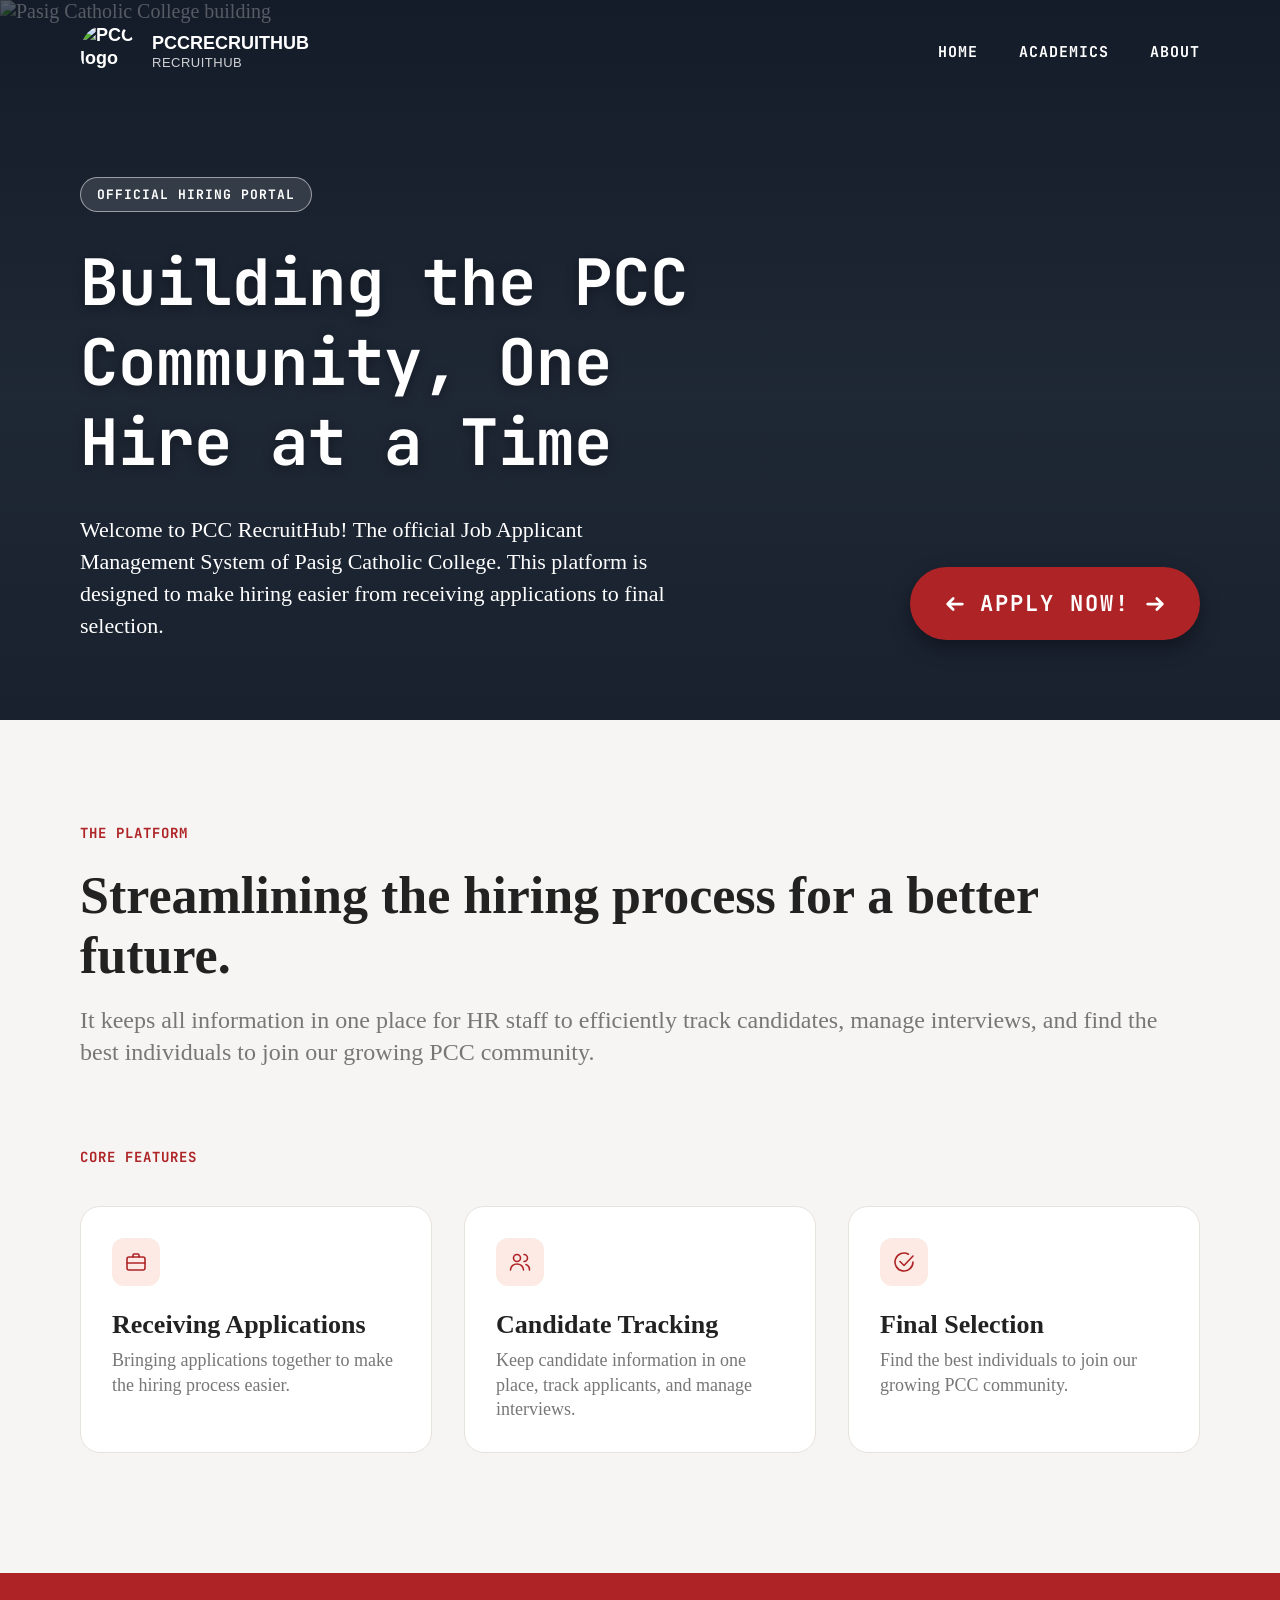
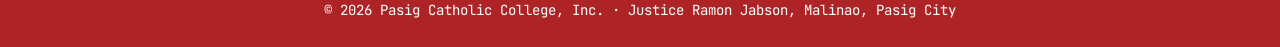
==== commit bc2534eb: "Update index.html" ====
--- a/index.html
+++ b/index.html
@@ -1,785 +1,95 @@
 <!DOCTYPE html>
 <html lang="en">
 <head>
-    <meta charset="UTF-8">
-    <meta name="viewport" content="width=device-width, initial-scale=1.0">
-    <title>Document</title>
-    <link rel="stylesheet" href="style.css">
+  <meta charset="UTF-8">
+  <meta name="viewport" content="width=device-width, initial-scale=1">
+  <title>Home | PCC RecruitHub</title>
+  <link rel="preconnect" href="https://fonts.googleapis.com">
+  <link rel="preconnect" href="https://fonts.gstatic.com" crossorigin>
+  <link href="https://fonts.googleapis.com/css2?family=Source+Serif+4:wght@400;600;700&family=Cormorant+Garamond:wght@400;500;600;700&family=JetBrains+Mono:wght@400;700&display=swap" rel="stylesheet">
+  <link rel="stylesheet" href="style.css">
 </head>
-<body>
-    <div class="login-wrapper" id="loginWrapper" style="display: none;">
-        <div class="left-bg"></div>
-        <div class="right-overlay">
-            
-            <div class="selection-screen" id="selectionScreen">
-                <img src="logo.jpg" alt="PCC RecruitHub Logo" class="logo-img">
-                <h1 class="system-title">PCC RecruitHub</h1>
-                <div class="button-box">
-                    <button class="main-btn" onclick="showApplicantForm()">LOG-IN AS APPLICANT</button>
-                    <button class="main-btn" onclick="showAdminForm()">LOG-IN AS ADMIN</button>
-                </div>
-            </div>
-            
-            <div class="admin-form-screen" id="adminFormScreen">
-                <img src="logo.jpg" alt="PCC RecruitHub Logo" class="logo-img">
-                <h1 class="system-title">PCC RecruitHub</h1>
-                <div class="form-card">
-                    <h3 class="form-title">Admin</h3>
-                    <label class="form-label">Full Name</label>
-                    <input type="text" id="admin-fullname" class="form-input">
-                    <label class="form-label">Email</label>
-                    <input type="email" id="admin-email" class="form-input">
-                    <label class="form-label">Password</label>
-                    <input type="password" id="admin-password" class="form-input">
-                    <div class="forgot-link" onclick="ForgotPassword()">
-                        <a href="#">Forgot Password</a>
-                    </div>
-                    <div class="button-row">
-                        <button class="form-btn cancel-btn" onclick="goBack()">Cancel</button>
-                        <button class="form-btn login-btn" onclick="LoginAdmin()">Log-In</button>
-                    </div>
-                    <div class="signup-text">
-                        <p>Don't have an account? <a href="#">Sign-Up</a></p>
-                    </div>
-                </div>
-            </div>
-            
-            <div class="applicant-form-screen" id="applicantFormScreen">
-                <img src="logo.jpg" alt="PCC RecruitHub Logo" class="logo-img">
-                <h1 class="system-title">PCC RecruitHub</h1>
-                <div class="form-card">
-                    <h3 class="form-title">Applicant</h3>
-                    <label class="form-label">Full Name</label>
-                    <input type="text" id="applicant-fullname" class="form-input">
-                    <label class="form-label">Email</label>
-                    <input type="email" id="applicant-email" class="form-input">
-                    <label class="form-label">Password</label>
-                    <input type="password" id="applicant-password" class="form-input">
-                    <div class="forgot-link" onclick="ForgotPassword()">
-                        <a href="#">Forgot Password</a>
-                    </div>
-                    <div class="button-row">
-                        <button class="form-btn cancel-btn" onclick="goBack()">Cancel</button>
-                        <button class="form-btn login-btn" onclick="LoginApplicant()">Log-In</button>
-                    </div>
-                    <div class="signup-text">
-                        <p>Don't have an account? <a href="#">Sign-Up</a></p>
-                    </div>
-                </div>
-            </div>
-      
-            <div class="forgot-pass-screen" id="forgotPasswordScreen">
-                <img src="logo.jpg" alt="PCC RecruitHub Logo" class="logo-img">
-                <h1 class="system-title">PCC RecruitHub</h1>
-                <div class="form-card">
-                    <label class="form-label">Email</label>
-                    <input type="email" id="forgot-email" class="form-input">
-                    <div class="button-row-2">
-                        <button class="form-btn back-btn" onclick="goBack()">Back</button>
-                        <button class="form-btn reset-btn" onclick="SendResetLink()">Send Reset Link</button>
-                    </div>
-                </div>
-            </div>
-            
-            <div class="change-pass-screen" id="changePasswordScreen">
-                <img src="logo.jpg" alt="PCC RecruitHub Logo" class="logo-img">
-                <h1 class="system-title">PCC RecruitHub</h1>
-                <div class="form-card">
-                    <label class="form-label">New Password</label>
-                    <input type="password" id="new-password" class="form-input">
-                    <label class="form-label">Confirm Password</label>
-                    <input type="password" id="confirm-password" class="form-input">
-                    <div class="button-row-2">
-                        <button class="form-btn back-btn" onclick="goBack()">Cancel</button>
-                        <button class="form-btn reset-btn" onclick="ChangePassword()">Save</button>
-                    </div>
-                </div>
-            </div>
-        </div>
-    </div>
-    
-    <div class="applicant-page-container" id="applicantDashboard">
-        <aside class="sidebar">
-            <div class="sidebar-header">
-                <img src="logo_again.png" alt="Logo" class="logo-icon">
-                <div>
-                    <span><b>PCC RecruitHub</b></span>
-                    <small>APPLICANT</small>
-                </div>
-            </div>
-      <nav class="sidebar-nav">
-        <a href="#" class="nav-item active" id="applicant-nav-home" onclick="showApplicantTab('home'); return false;">
-          <img src="icon-home.png" alt="" class="nav-icon">HOME</a>
-        <a href="#" class="nav-item" id="applicant-nav-vacancies" onclick="showApplicantTab('vacancies'); return false;">
-          <img src="icon-job.png" alt="" class="nav-icon">JOB VACANCIES</a>
-        <a href="#" class="nav-item" id="applicant-nav-applications" onclick="showApplicantTab('applications'); return false;">
-          <img src="icon-application.png" alt="" class="nav-icon">MY APPLICATIONS</a>
-        <a href="#" class="nav-item" id="applicant-nav-documents" onclick="showApplicantTab('documents'); return false;">
-          <img src="icon-documents.png" alt="" class="nav-icon">DOCUMENTS</a>
-        <a href="#" class="nav-item" id="applicant-nav-notifications" onclick="showApplicantTab('notifications'); return false;">
-          <img src="icon-notification.png" alt="" class="nav-icon">NOTIFICATIONS</a>
-        <a href="#" class="nav-item" id="applicant-nav-profile" onclick="showApplicantTab('profile'); return false;">
-          <img src="icon-profile.png" alt="" class="nav-icon">PROFILE</a>
-      </nav>
-    </aside>
-    <main class="main-area">
-      <header class="top-bar">
-        <div class="top-right">
-          <img src="pfp.png" alt="Profile" class="profile-pic">
-          <h1>Hello, ANGELICA!</h1>
-        </div>
-        <div class="top-right">
-          <button class="logout-btn" onclick="applicantLogout()">
-            <img src="icon-logout.png" alt="" class="top-left-icon">LOG OUT</button>
-        </div>
-      </header>
-      <div class="content-gradient">
-        <div class="tab-content" id="applicant-tab-home">
-          <div class="applicant-home-grid">
+<body class="home">
 
-            <div class="app-stat-card">
-              <div class="app-stat-icon">
-                <img src="home-job-openings.png" alt="Job Openings">
-              </div>
-              <div class="app-stat-content">
-                <div class="app-stat-number">15</div>
-                <div class="app-stat-label">15 Job Openings</div>
-              </div>
-            </div>
+  <header class="navbar">
+    <a class="brand" href="main.html">
+      <img class="logo" src="images/logo_again.png" alt="PCC logo">
+      <span class="brand-name">PCC<br>RECRUITHUB</span>
+    </a>
+    <nav>
+      <ul class="menu">
+        <li class="has-submenu">
+          <a class="current" href="main.html">Home <span class="arrow">▾</span></a>
+          <ul class="submenu">
+            <li><a href="main.html">Overview</a></li>
+            <li><a href="openings.html">Job Openings</a></li>
+          </ul>
+        </li>
+        <li class="has-submenu">
+          <a href="academics.html">Academics <span class="arrow">▾</span></a>
+          <ul class="submenu">
+            <li><a href="academics.html">Academic Excellence</a></li>
+          </ul>
+        </li>
+        <li class="has-submenu">
+          <a href="about.html">About <span class="arrow">▾</span></a>
+          <ul class="submenu">
+            <li><a href="about.html">Vision &amp; Mission</a></li>
+          </ul>
+        </li>
+      </ul>
+    </nav>
+  </header>
 
-            <div class="app-stat-card">
-              <div class="app-stat-icon">
-                <img src="home-positions.png" alt="Positions Applied">
-              </div>
-              <div class="app-stat-content">
-                <div class="app-stat-number">6</div>
-                <div class="app-stat-label">6 Positions Applied</div>
-              </div>
-            </div>
+  <main>
 
-            <div class="app-stat-card">
-              <div class="app-stat-icon">
-                <img src="home-applicants.png" alt="Total Applicants">
-              </div>
-              <div class="app-stat-content">
-                <div class="app-stat-number">230+</div>
-                <div class="app-stat-label">Total Applicants<br>this Month</div>
-              </div>
-            </div>
+    <section class="hero">
 
-            <div class="app-stat-card">
-              <div class="app-stat-icon">
-                <img src="home-status.png" alt="Application Status">
-              </div>
-              <div class="app-stat-content">
-                <div class="app-stat-number">15</div>
-                <div class="app-stat-label">Application Status<br>Update</div>
-              </div>
-            </div>
-          </div>
-        </div>
-        
-        <div class="tab-content" id="applicant-tab-vacancies" style="display: none;">
-          <h2 class="vacancies-page-title">Job Openings</h2>
-          
-          <div class="vacancies-grid">
-            <div class="job-card">
-              <h3 class="job-title">School Nurse</h3>
-              <p class="job-dept">Clinic Dept.</p>
-              <div class="job-status-row">
-                <span class="status-label">Status:</span>
-                <span class="status-badge-active">Active</span>
-              </div>
-              <div class="job-buttons">
-                <button class="btn-apply">Apply Now</button>
-                <button class="btn-save">Save</button>
-              </div>
-            </div>
-            
-            <div class="job-card">
-              <h3 class="job-title">Security Guard</h3>
-              <p class="job-dept">Security Dept.</p>
-              <div class="job-status-row">
-                <span class="status-label">Status:</span>
-                <span class="status-badge-active">Active</span>
-              </div>
-              <div class="job-buttons">
-                <button class="btn-apply">Apply Now</button>
-                <button class="btn-save">Save</button>
-              </div>
-            </div>
-            
-            <div class="job-card">
-              <h3 class="job-title">Sports Coach</h3>
-              <p class="job-dept">Athletics Dept.</p>
-              <div class="job-status-row">
-                <span class="status-label">Status:</span>
-                <span class="status-badge-active">Active</span>
-              </div>
-              <div class="job-buttons">
-                <button class="btn-apply">Apply Now</button>
-                <button class="btn-save">Save</button>
-              </div>
-            </div>
-          
-            <div class="job-card">
-              <h3 class="job-title">Registrar Staff</h3>
-              <p class="job-dept">Admin Dept.</p>
-              <div class="job-status-row">
-                <span class="status-label">Status:</span>
-                <span class="status-badge-active">Active</span>
-              </div>
-              <div class="job-buttons">
-                <button class="btn-apply">Apply Now</button>
-                <button class="btn-save">Save</button>
-              </div>
-            </div>
-            
-            <div class="job-card">
-              <h3 class="job-title">JHS Math Teacher</h3>
-              <p class="job-dept">JHS Dept.</p>
-              <div class="job-status-row">
-                <span class="status-label">Status:</span>
-                <span class="status-badge-active">Active</span>
-              </div>
-              <div class="job-buttons">
-                <button class="btn-apply">Apply Now</button>
-                <button class="btn-save">Save</button>
-              </div>
-            </div>
-            
-            <div class="job-card">
-              <h3 class="job-title">Accounting Staff</h3>
-              <p class="job-dept">Finance Dept.</p>
-              <div class="job-status-row">
-                <span class="status-label">Status:</span>
-                <span class="status-badge-closed">Closed</span>
-              </div>
-              <div class="job-buttons">
-                <button class="btn-apply applied" disabled>Apply Now</button>
-                <button class="btn-save">Save</button>
-              </div>
-            </div>
-            
-            <div class="job-card">
-              <h3 class="job-title">Utility Staff</h3>
-              <p class="job-dept">Facilities Dept.</p>
-              <div class="job-status-row">
-                <span class="status-label">Status:</span>
-                <span class="status-badge-active">Active</span>
-              </div>
-              <div class="job-buttons">
-                <button class="btn-apply">Apply Now</button>
-                <button class="btn-save">Save</button>
-              </div>
-            </div>
-            
-            <div class="job-card">
-              <h3 class="job-title">SHS STEM Teacher</h3>
-              <p class="job-dept">SHS Dept.</p>
-              <div class="job-status-row">
-                <span class="status-label">Status:</span>
-                <span class="status-badge-closed">Closed</span>
-              </div>
-              <div class="job-buttons">
-                <button class="btn-apply applied" disabled>Apply Now</button>
-                <button class="btn-save">Save</button>
-              </div>
-            </div>
-            
-            <div class="job-card">
-              <h3 class="job-title">Maintenance Worker</h3>
-              <p class="job-dept">Facilities Dept.</p>
-              <div class="job-status-row">
-                <span class="status-label">Status:</span>
-                <span class="status-badge-closed">Closed</span>
-              </div>
-              <div class="job-buttons">
-                <button class="btn-apply applied" disabled>Apply Now</button>
-                <button class="btn-save">Save</button>
-              </div>
-            </div>
-            
-            <div class="job-card">
-              <h3 class="job-title">College IT Instructor</h3>
-              <p class="job-dept">College Dept.</p>
-              <div class="job-status-row">
-                <span class="status-label">Status:</span>
-                <span class="status-badge-active">Active</span>
-              </div>
-              <div class="job-buttons">
-                <button class="btn-apply">Apply Now</button>
-                <button class="btn-save">Save</button>
-              </div>
-            </div>
-            
-            <div class="job-card">
-              <h3 class="job-title">College Education Instructor</h3>
-              <p class="job-dept">College Dept.</p>
-              <div class="job-status-row">
-                <span class="status-label">Status:</span>
-                <span class="status-badge-active">Active</span>
-              </div>
-              <div class="job-buttons">
-                <button class="btn-apply">Apply Now</button>
-                <button class="btn-save">Save</button>
-              </div>
-            </div>
-            
-            <div class="job-card">
-              <h3 class="job-title">HR Recruitment Asst.</h3>
-              <p class="job-dept">HRMO Dept.</p>
-              <div class="job-status-row">
-                <span class="status-label">Status:</span>
-                <span class="status-badge-closed">Closed</span>
-              </div>
-              <div class="job-buttons">
-                <button class="btn-apply applied" disabled>Apply Now</button>
-                <button class="btn-save">Save</button>
-              </div>
-            </div>
-            
-            <div class="job-card">
-              <h3 class="job-title">Grade School Teacher</h3>
-              <p class="job-dept">Grade School Dept.</p>
-              <div class="job-status-row">
-                <span class="status-label">Status:</span>
-                <span class="status-badge-closed">Closed</span>
-              </div>
-              <div class="job-buttons">
-                <button class="btn-apply applied" disabled>Apply Now</button>
-                <button class="btn-save">Save</button>
-              </div>
-            </div>
-            
-            <div class="job-card">
-              <h3 class="job-title">Guidance Counselor</h3>
-              <p class="job-dept">Student Affairs Dept.</p>
-              <div class="job-status-row">
-                <span class="status-label">Status:</span>
-                <span class="status-badge-active">Active</span>
-              </div>
-              <div class="job-buttons">
-                <button class="btn-apply">Apply Now</button>
-                <button class="btn-save">Save</button>
-              </div>
-            </div>
-            
-            <div class="job-card">
-              <h3 class="job-title">SHS TVL Teacher</h3>
-              <p class="job-dept">SHS Dept.</p>
-              <div class="job-status-row">
-                <span class="status-label">Status:</span>
-                <span class="status-badge-closed">Closed</span>
-              </div>
-              <div class="job-buttons">
-                <button class="btn-apply applied" disabled>Apply Now</button>
-                <button class="btn-save">Save</button>
-              </div>
-            </div>
-          </div>
-        </div>
+      <img class="hero-bg" src="images/crown_jewel.jpg" alt="Pasig Catholic College building">
+      <span class="badge">Official Hiring Portal</span>
+      <h1>Building the PCC Community, One Hire at a Time</h1>
+      <p class="hero-text">
+        Welcome to PCC RecruitHub! The official Job Applicant Management System
+        of Pasig Catholic College. This platform is designed to make hiring
+        easier from receiving applications to final selection.
+      </p>
+      <a class="apply-btn round" href="openings.html"><svg viewBox="0 0 24 24" fill="none" stroke="currentColor" stroke-width="3" stroke-linecap="round" stroke-linejoin="round"><path d="M20 12H4M10 6l-6 6 6 6"/></svg> Apply Now! <svg viewBox="0 0 24 24" fill="none" stroke="currentColor" stroke-width="3" stroke-linecap="round" stroke-linejoin="round"><path d="M4 12h16M14 6l6 6-6 6"/></svg></a>
+    </section>
 
-        <div class="tab-content" id="applicant-tab-applications" style="display: none;">
-          <h2>Applications</h2>
-          <p>Your submitted applications and status updates.</p>
-        </div>
-        <div class="tab-content" id="applicant-tab-documents" style="display: none;">
-          <h2>Documents</h2>
-          <p>Upload and manage your requirements here.</p>
-        </div>
-        <div class="tab-content" id="applicant-tab-notifications" style="display: none;">
-          <h2>Notifications</h2>
-          <p>Alerts and messages from the system.</p>
-        </div>
-        <div class="tab-content" id="applicant-tab-profile" style="display: none;">
-          <h2>My Profile</h2>
-          <p>Update your personal information here.</p>
-        </div>
-      </div>
-    </main>
-  </div>
+    <section class="platform">
+      <p class="label">The Platform</p>
+      <h2>Streamlining the hiring process for a better future.</h2>
+      <p class="lead">
+        It keeps all information in one place for HR staff to efficiently track
+        candidates, manage interviews, and find the best individuals to join
+        our growing PCC community.
+      </p>
 
-  <div class="admin-page-container" id="adminDashboard">
-    <aside class="sidebar">
-      <div class="sidebar-header">
-        <img src="logo_again.png" alt="Logo" class="logo-icon">
-        <div>
-          <span><b>PCC RecruitHub</b></span>
-          <small>ADMIN</small>
-        </div>
-      </div>
-      <nav class="sidebar-nav">
-        <a href="#" class="nav-item active" id="admin-nav-dashboard" onclick="showAdminTab('dashboard'); return false;">
-          <img src="icon-home.png" alt="" class="nav-icon">DASHBOARD</a>
-        <a href="#" class="nav-item" id="admin-nav-management" onclick="showAdminTab('management'); return false;">
-          <img src="icon-job.png" alt="" class="nav-icon">POSITION MANAGEMENT</a>
-        <a href="#" class="nav-item" id="admin-nav-applicants" onclick="showAdminTab('applicants'); return false;">
-          <img src="icon-application.png" alt="" class="nav-icon">APPLICANTS</a>
-        <a href="#" class="nav-item" id="admin-nav-interviews" onclick="showAdminTab('interviews'); return false;">
-          <img src="icon-documents.png" alt="" class="nav-icon">INTERVIEWS</a>
-        <a href="#" class="nav-item" id="admin-nav-notifications" onclick="showAdminTab('notifications'); return false;">
-          <img src="icon-notification.png" alt="" class="nav-icon">NOTIFICATIONS</a>
-        <a href="#" class="nav-item" id="admin-nav-profile" onclick="showAdminTab('profile'); return false;">
-          <img src="icon-profile.png" alt="" class="nav-icon">PROFILE</a>
-      </nav>
-    </aside>
-    <main class="main-area">
-      <header class="top-bar">
-        <div class="top-right">
-          <h1>Hello, ROXANNE!</h1>
-        </div>
-        <div class="top-right">
-          <button class="logout-btn" onclick="adminLogout()">
-            <img src="icon-logout.png" alt="" class="top-left-icon">LOG OUT</button>
-        </div>
-      </header>
-      <div class="content-gradient">
-        <div class="tab-content" id="admin-tab-dashboard">
-          <h2>ADMIN DASHBOARD</h2>
+      <p class="label features-label">Core Features</p>
+      <section class="cards">
+        <article class="card">
+          <span class="icon"><svg viewBox="0 0 24 24" fill="none" stroke="currentColor" stroke-width="1.6" stroke-linecap="round" stroke-linejoin="round"><rect x="3" y="7" width="18" height="13" rx="2"/><path d="M9 7V5a1 1 0 011-1h4a1 1 0 011 1v2M3 13h18"/></svg></span>
+          <h3>Receiving Applications</h3>
+          <p>Bringing applications together to make the hiring process easier.</p>
+        </article>
+        <article class="card">
+          <span class="icon"><svg viewBox="0 0 24 24" fill="none" stroke="currentColor" stroke-width="1.6" stroke-linecap="round" stroke-linejoin="round"><circle cx="9" cy="8" r="3.5"/><path d="M2.5 20c0-3.5 3-6 6.5-6s6.5 2.5 6.5 6M16 4.5a3.5 3.5 0 010 7M18 14.5c2.2.7 3.5 2.6 3.5 5.5"/></svg></span>
+          <h3>Candidate Tracking</h3>
+          <p>Keep candidate information in one place, track applicants, and manage interviews.</p>
+        </article>
+        <article class="card">
+          <span class="icon"><svg viewBox="0 0 24 24" fill="none" stroke="currentColor" stroke-width="1.6" stroke-linecap="round" stroke-linejoin="round"><path d="M21 12a9 9 0 11-4.5-7.8"/><path d="M8 11.5l4 4L21 6"/></svg></span>
+          <h3>Final Selection</h3>
+          <p>Find the best individuals to join our growing PCC community.</p>
+        </article>
+      </section>
+    </section>
+  </main>
 
-          <div class="stats-row">
-            <div class="stat-card">
-              <h3>TOTAL JOB POSITIONS</h3>
-              <p class="big-number" id="totalPositions">12</p>
-              <div class="card-footer">
-                <span class="trend">+2 this week</span>
-                <a class="trend">Manage</a>
-              </div>
-            </div>
-            
-            <div class="stat-card">
-              <h3>TOTAL APPLICANTS</h3>
-              <p class="big-number" id="totalApplicants">1,067</p>
-              <div class="card-footer">
-                <span class="trend">+13 New Today</span>
-                <a class="trend">Search</a>
-              </div>
-            </div>
-            
-            <div class="stat-card">
-              <h3>UPCOMING INTERVIEWS</h3>
-              <p class="big-number" id="totalInterviews">5</p>
-              <div class="card-footer">
-                <span class="trend">Next one in 30 mins</span>
-                <a class="trend">Schedule</a>
-              </div>
-            </div>
-          </div>
+  <footer class="footer">
+    <p>© 2026 Pasig Catholic College, Inc. · Justice Ramon Jabson, Malinao, Pasig City</p>
+  </footer>
 
-          <div class="dashboard-content-wrapper">
-            <div class="left-tables-column">
-              <div class="table-wrapper">
-                <div class="table-top-header"><b>JOB POSITIONS MANAGEMENT</b></div>
-                <table class="data-table">
-                  <thead>
-                    <tr>
-                      <th>Available Positions</th>
-                      <th>Required Docs</th>
-                      <th>Deadlines</th>
-                      <th>Action</th>
-                    </tr>
-                  </thead>
-                  <tbody>
-                    <tr>
-                      <td>Nurse</td>
-                      <td></td>
-                      <td>Oct 17, 2026</td>
-                      <td>
-                        <button class="btn-edit">Edit</button>
-                        <button class="btn-archive">Archive</button>
-                      </td>
-                    </tr>
-                    <tr>
-                      <td>Psychometrician</td>
-                      <td></td>
-                      <td>Oct 20, 2026</td>
-                      <td>
-                        <button class="btn-edit">Edit</button>
-                        <button class="btn-archive">Archive</button>
-                      </td>
-                    </tr>
-                    <tr>
-                      <td>SHS Teacher</td>
-                      <td></td>
-                      <td>Oct 23, 2026</td>
-                      <td>
-                        <button class="btn-edit">Edit</button>
-                        <button class="btn-archive">Archive</button>
-                      </td>
-                    </tr>
-                  </tbody>
-                  <tfoot>
-                    <tr>
-                      <td colspan="4">
-                        <button class="btn-view-more" onclick=viewPos()>VIEW MORE</button>
-                      </td>
-                    </tr>
-                  </tfoot>
-                </table>
-              </div>
-              
-              <div class="table-wrapper">
-                <div class="table-top-header"><b>RECENT APPLICANTS LIST</b></div>
-
-                <div class="filter-bar">
-                  <div class="filter-group">
-                    <label>SEARCH</label>
-                    <input type="text" placeholder="Name/Email" class="search-input">
-                  </div>
-                  <div class="filter-group">
-                    <label>STATUS</label>
-                    <div class="status-select">
-                    <select class="status-select">
-                      <option>All</option>
-                    </select>
-                    <select class="status-select">
-                      <option>Screening</option>
-                    </select>
-                    <select class="status-select">
-                      <option>Interviewed</option>
-                    </select>
-                    </div>
-                  </div>
-                </div>
-
-                <table class="data-table">
-                  <thead>
-                    <tr>
-                      <th>Applicant</th>
-                      <th>Application Date</th>
-                      <th>Desired Position</th>
-                      <th style="text-align: center;">Status</th>
-                    </tr>
-                  </thead>
-                  <tbody>
-                    <tr>
-                      <td>Maria Patricia Lovindino</td>
-                      <td>Aug 27, 2025</td>
-                      <td></td>
-                      <td><span class="status-badge">Screening</span></td>
-                      <td><button class="btn-details">Applicant Details</button></td>
-                    </tr>
-                    <tr>
-                      <td>Niekeaela Gumbilla</td>
-                      <td>Dec 14, 2024</td>
-                      <td></td>
-                      <td><span class="status-badge">Screening</span></td>
-                      <td><button class="btn-details">Applicant Details</button></td>
-                    </tr>
-                    <tr>
-                      <td>Camille Jore Camilo</td>
-                      <td>May 22, 2024</td>
-                      <td></td>
-                      <td><span class="status-badge">Screening</span></td>
-                      <td><button class="btn-details">Applicant Details</button></td>
-                    </tr>
-                    <tr>
-                      <td>Jovic Romero</td>
-                      <td>Oct 23, 2025</td>
-                      <td></td>
-                      <td><span class="status-badge">Screening</span></td>
-                      <td><button class="btn-details">Applicant Details</button></td>
-                    </tr>
-                    <tr>
-                      <td>Angelica Rose</td>
-                      <td>Sept 7, 2026</td>
-                      <td></td>
-                      <td><span class="status-badge">Screening</span></td>
-                      <td><button class="btn-details">Applicant Details</button></td>
-                    </tr>
-                  </tbody>
-                </table>
-              </div>
-            </div>
-            
-            <div class="right-sidebar-column">
-              <h3>INTERVIEWS & SCREENING OVERVIEWS</h3>
-              <div class="calendar-section">
-              <div class="calendar-header">November 2026</div>
-                
-              <div class="calendar-days-header">
-                <span>SUN</span><span>MON</span><span>TUE</span><span>WED</span><span>THU</span><span>FRI</span><span>SAT</span>
-              </div>
-                
-              <div class="calendar-dates">
-                <span>1</span><span>2</span><span>3</span><span>4</span><span>5</span><span>6</span><span>7</span>
-                <span>8</span><span>9</span><span>10</span><span>11</span><span>12</span><span>13</span><span>14</span>
-                <span>15</span><span>16</span><span>17</span><span>18</span><span>19</span><span>20</span><span>21</span>
-                <span>22</span><span>23</span><span>24</span><span>25</span><span>26</span><span>27</span><span>28</span>
-                <span>29</span><span>30</span><span>31</span>
-              </div>
-            </div>
-            
-            <div class="interviews">
-              <div class="interview-item">
-                <!-- Red date box -->
-                <div class="interview-date">NOV 3</div>
-                
-                <!-- Text section -->
-                <div class="interview-text">
-                  <h4>INTERVIEW</h4>
-                  <p>Ms. Maria Lovindino</p>
-                </div>
-              </div>
-            </div>
-
-            <div class="interviews">
-              <div class="interview-item">
-                <div class="interview-date">NOV 6</div>
-                <div class="interview-text">
-                  <h4>INTERVIEW</h4>
-                  <p>Ms. Niekeaela Gumbilla</p>
-                </div>
-              </div>
-            </div>
-
-            <div class="interviews">
-              <div class="interview-item">
-                <div class="interview-date">NOV 7</div>
-                <div class="interview-text">
-                  <h4>INTERVIEW</h4>
-                  <p>Ms. Camille Camilo</p>
-                </div>
-              </div>
-            </div>
-          </div>
-        </div>
-      </div>
-      
-      <div class="content-gradient">
-        <div class="tab-content" id="admin-tab-management">
-          <h2>JOB POSITIONS MANAGEMENT</h2>
-          
-          <div class="pos-grid-layout">
-            <div class="pos-left-col">
-              <div class="table-wrapper">
-                <div class="table-top-header">AVAILABLE JOB POSITIONS</div>
-                <table class="pos-table">
-                  <thead>
-                    <tr>
-                      <th>JOB TITLE</th>
-                      <th>STATUS</th>
-                      <th>EDIT</th>
-                      <th>DELETE</th>
-                      <th>ARCHIVE</th>
-                    </tr>
-                  </thead>
-                  <tbody id="posTableBody"></tbody>
-                </table>
-                <button class="btn-add-pos" onclick="openAddForm()">+ ADD NEW POSITION</button>
-              </div>
-              
-              <div class="table-wrapper">
-                <div class="table-top-header">POSITION OPERATIONS & HISTORY</div>
-                <div class="history-search-bar">
-                  <input type="text" class="history-search-input" placeholder="🔍 Search...">
-                </div>
-                <div class="history-tabs">
-                  <button class="hist-tab active" onclick="showHistoryTab('all')">All Positions</button>
-                  <button class="hist-tab" onclick="showHistoryTab('archived')">ARCHIVED</button>
-                </div>
-                <div class="history-content">
-                  <div id="history-all">
-                    <h4 class="history-log-title">Status change log</h4>
-                    <table class="log-table">
-                      <tr><th>Entry Time</th><th>Status</th><th>Changed by</th></tr>
-                      <tr><td>3-18-2025 09:35:30</td><td>Draft</td><td>HR Admin</td></tr>
-                      <tr><td>06-07-2025 08:06:17 PM</td><td>Posted</td><td>HR Admin</td></tr>
-                      <tr><td>09-19-2025 09:35:30 AM</td><td>Archived</td><td>HR Admin</td></tr>
-                      <tr><td>12-12-2025 09:35:30 AM</td><td>Closed</td><td>HR Manager</td></tr>
-                    </table>
-                  </div>
-                  <div id="history-archived" style="display:none;">
-                    <p style="color:#888;">No archived positions yet.</p>
-                  </div>
-                </div>
-              </div>
-            </div>
-            
-            <div class="pos-right-col">
-              <div class="form-card">
-                <h3 class="form-card-title">CREATE / EDIT POSITION</h3>
-                
-                <label>Job Title</label>
-                <input type="text" id="formJobTitle" placeholder="Job Title">
-                
-                <label>Department</label>
-                <input type="text" id="formDept" placeholder="Department">
-                
-                <label>Description</label>
-                <textarea id="formDesc" placeholder="Description"></textarea>
-                
-                <h4 class="sub-heading">SET REQUIREMENTS</h4>
-                <textarea id="formReq" placeholder="Add requirement"></textarea>
-                
-                <h4 class="sub-heading">SET DEADLINES</h4>
-                <input type="date" id="deadlineInput" style="width:100%; padding:0.7rem; border:none; border-radius:4px; margin-top:0.5rem;">
-                
-                <div class="form-buttons">
-                  <button class="btn-save-changes" onclick="savePosition()">SAVE CHANGES</button>
-                  <button class="btn-clear-form" onclick="clearForm()">CLEAR FORM</button>
-                </div>
-              </div>
-            </div>
-          </div>
-        </div>
-        
-        <div class="tab-content" id="admin-tab-applicants" style="display:none">
-          <div class="applicant-grid-layout">
-            <!-- LEFT: Full Table -->
-            <div class="applicant-table-wrapper" style="background: transparent; box-shadow: none;">
-              <input type="text" class="applicant-search-box" placeholder="🔍 Search...">
-              
-              <div class="applicant-full-table-wrapper">
-                <table class="applicant-full-table">
-                  <thead>
-                    <tr>
-                      <th>ID</th>
-                      <th>APPLICANT NAME</th>
-                      <th>POSITION APPLIED</th>
-                      <th>APPLY DATE</th>
-                      <th class="status-header">CURRENT STATUS</th>
-                    </tr>
-                  </thead>
-                  <tbody id="applicantTableBody"></tbody>
-                </table>
-              </div>
-            </div>
-            
-            <!-- RIGHT: Profile Card -->
-            <div class="applicant-profile-card">
-              <div class="profile-top-row">
-                <img src="pfp.png" class="profile-avatar" id="selectedAvatar" alt="Profile">
-                <div class="profile-info">
-                  <h3 id="selectedName">Angelica V. Rose</h3>
-                  <p class="profile-id" id="selectedId">Applicant ID: APP 199</p>
-                </div>
-              </div>
-              
-              <div class="status-section">
-                <h4>APPLICANT STATUS</h4>
-                <div class="status-bar-pending">Pending</div>
-              </div>
-            </div>
-          </div>
-        </div>
-
-        <div class="tab-content" id="admin-tab-interviews" style="display:none">
-          <h2>Interviews</h2>
-          <p>Upload and manage your requirements here.</p>
-        </div>
-        <div class="tab-content" id="admin-tab-notifications" style="display:none">
-          <h2>Notifications</h2>
-          <p>Alerts and messages from the system.</p>
-        </div>
-        <div class="tab-content" id="admin-tab-profile" style="display:none">
-          <h2>My Profile</h2>
-          <p>Update your personal information here.</p>
-        </div>
-      </div>
-    </main>
-  </div>
-     <script src="script.js"></script>
+  <script src="script.js"></script>
 </body>
 </html>
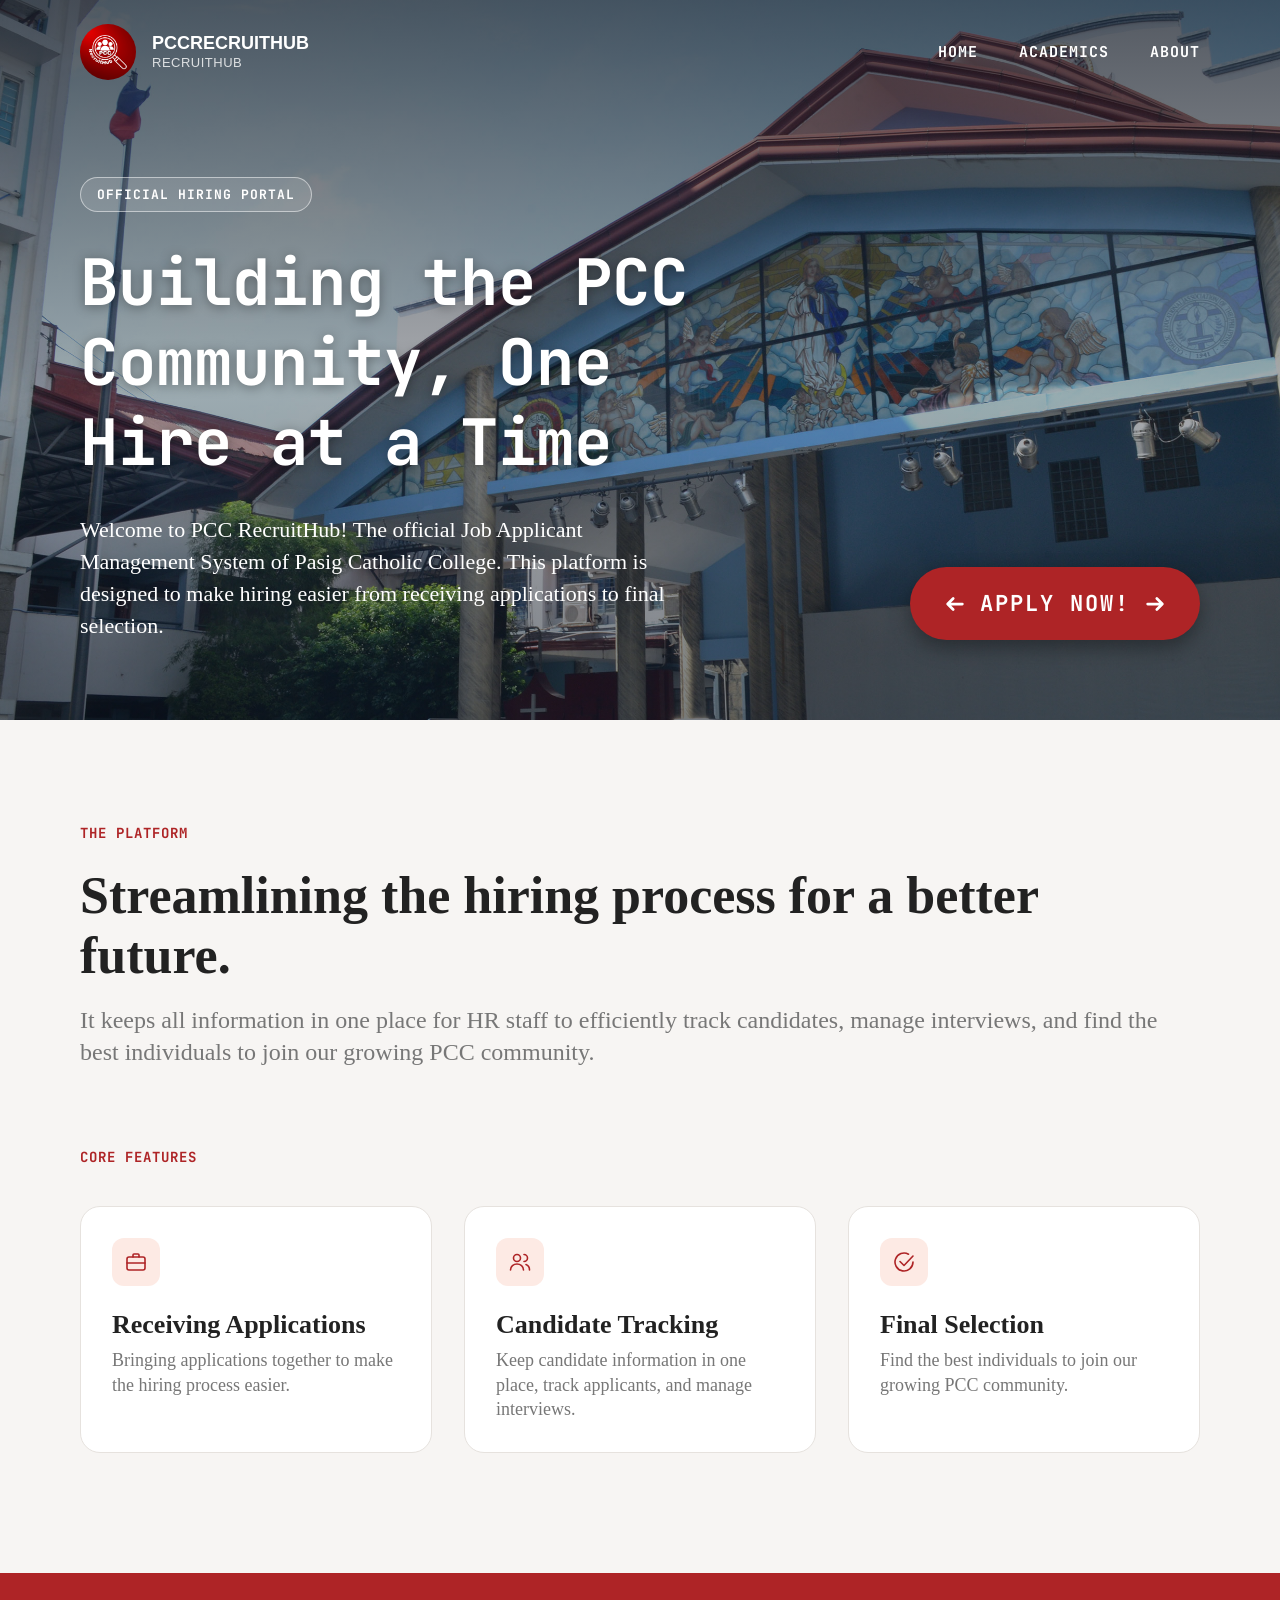
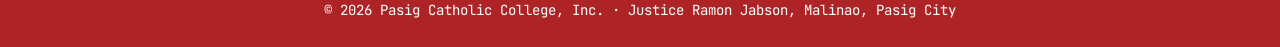
==== commit 3105b215: "Update index.html" ====
--- a/index.html
+++ b/index.html
@@ -13,7 +13,7 @@
 
   <header class="navbar">
     <a class="brand" href="main.html">
-      <img class="logo" src="images/logo_again.png" alt="PCC logo">
+      <img class="logo" src="logo_again.png" alt="PCC logo">
       <span class="brand-name">PCC<br>RECRUITHUB</span>
     </a>
     <nav>
@@ -45,7 +45,7 @@
 
     <section class="hero">
 
-      <img class="hero-bg" src="images/crown_jewel.jpg" alt="Pasig Catholic College building">
+      <img class="hero-bg" src="crown_jewel.jpg" alt="Pasig Catholic College building">
       <span class="badge">Official Hiring Portal</span>
       <h1>Building the PCC Community, One Hire at a Time</h1>
       <p class="hero-text">
